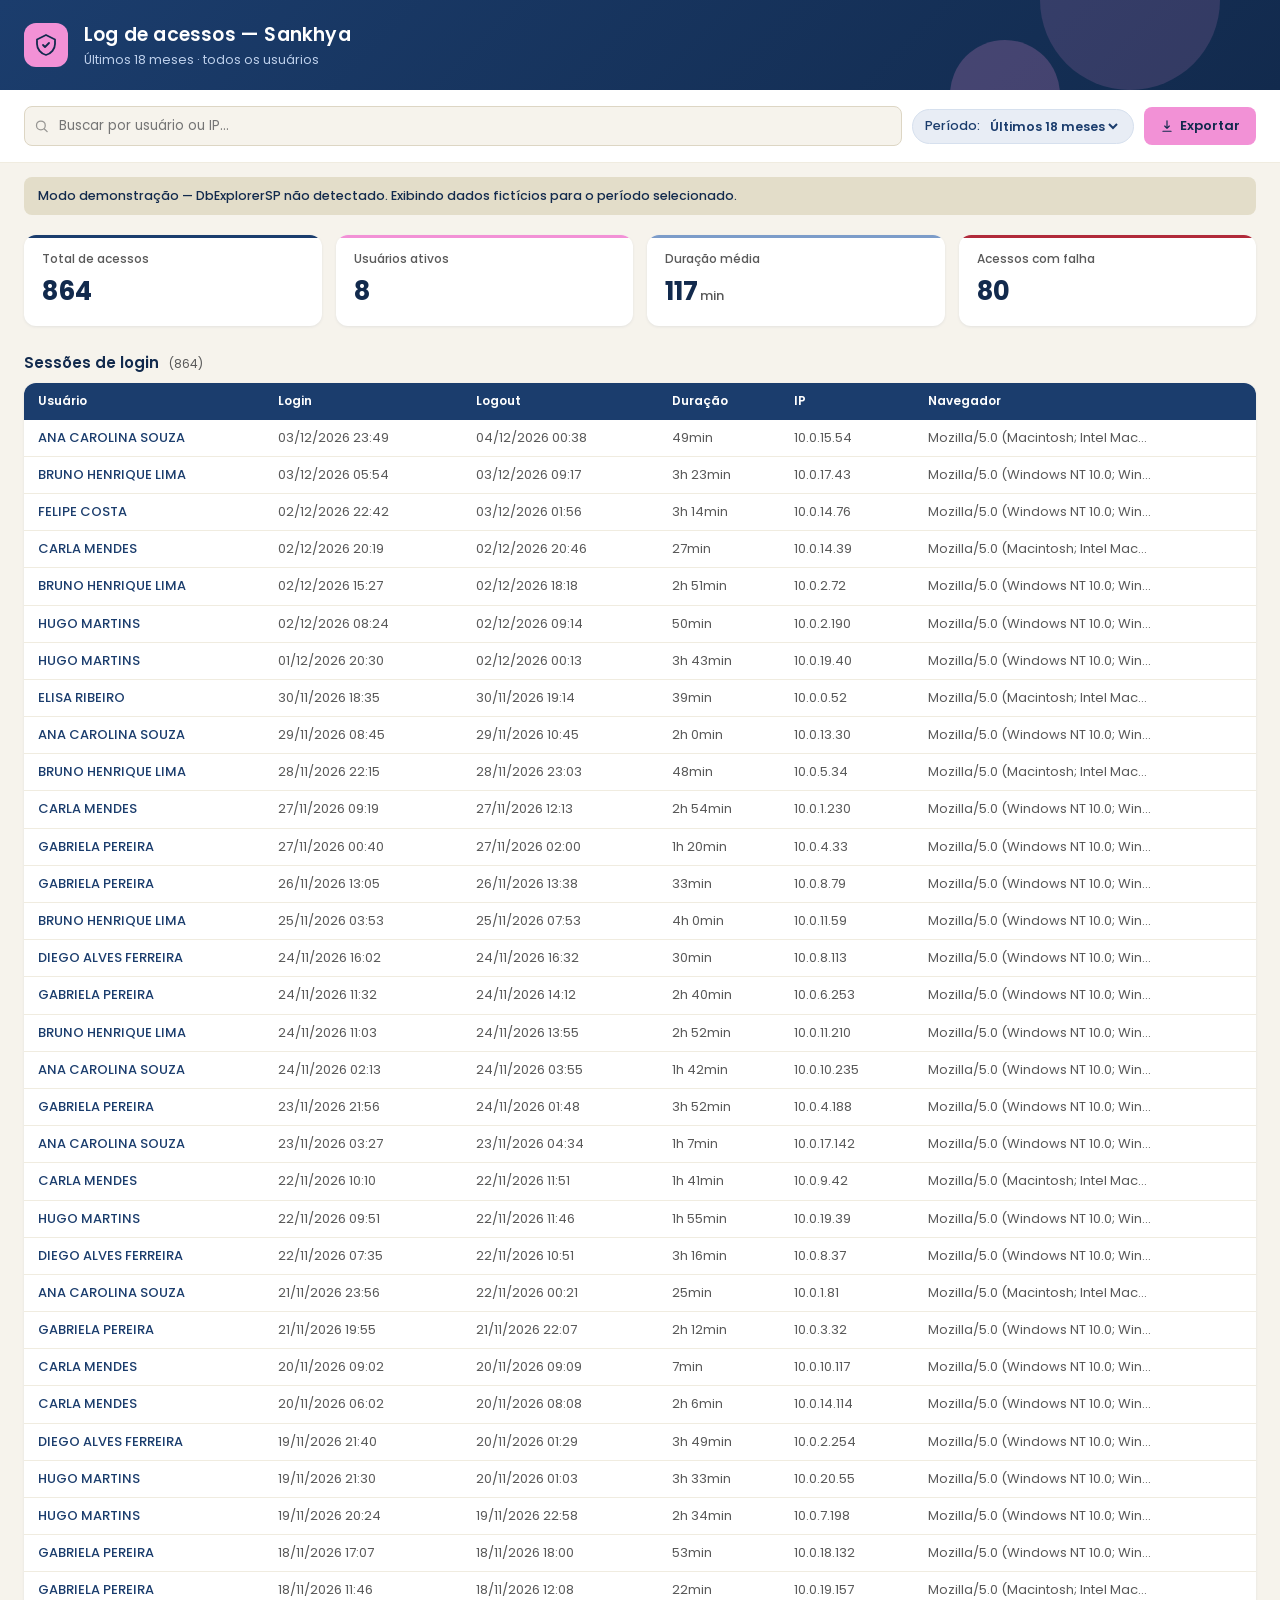
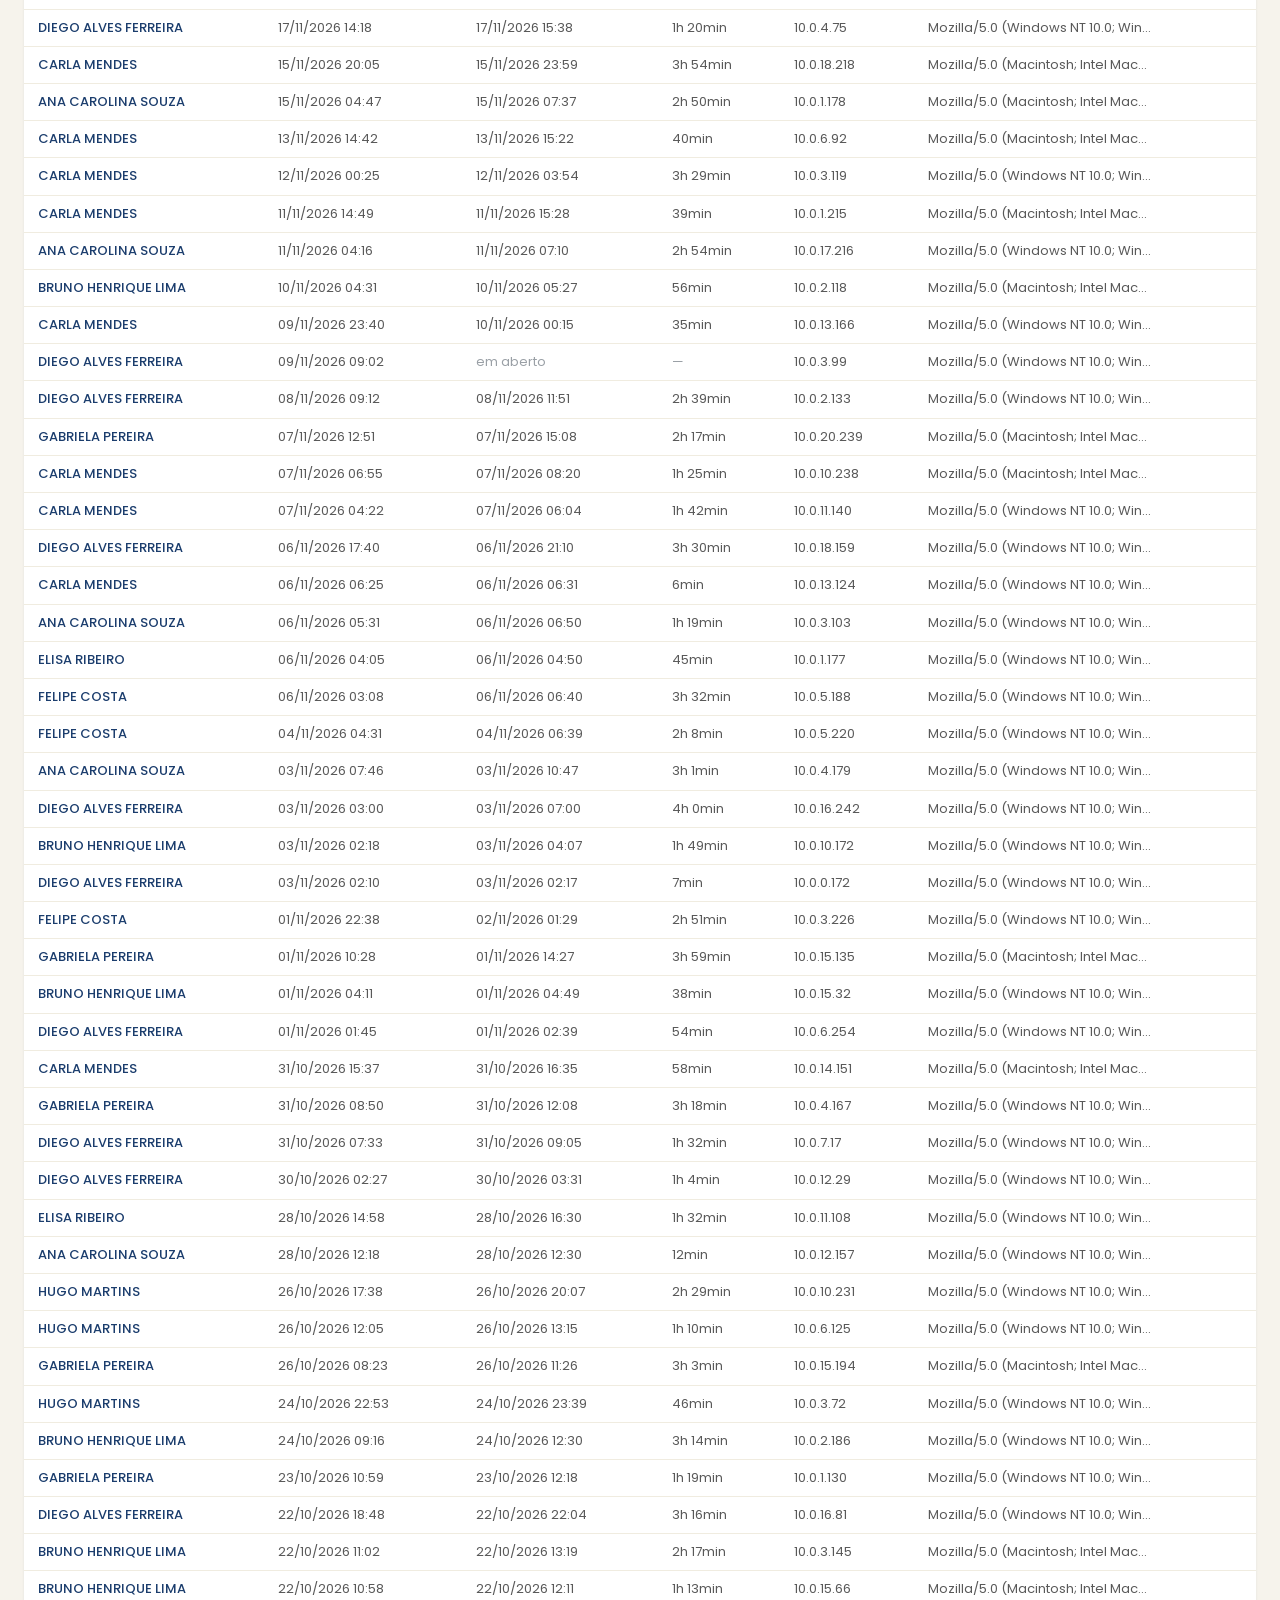
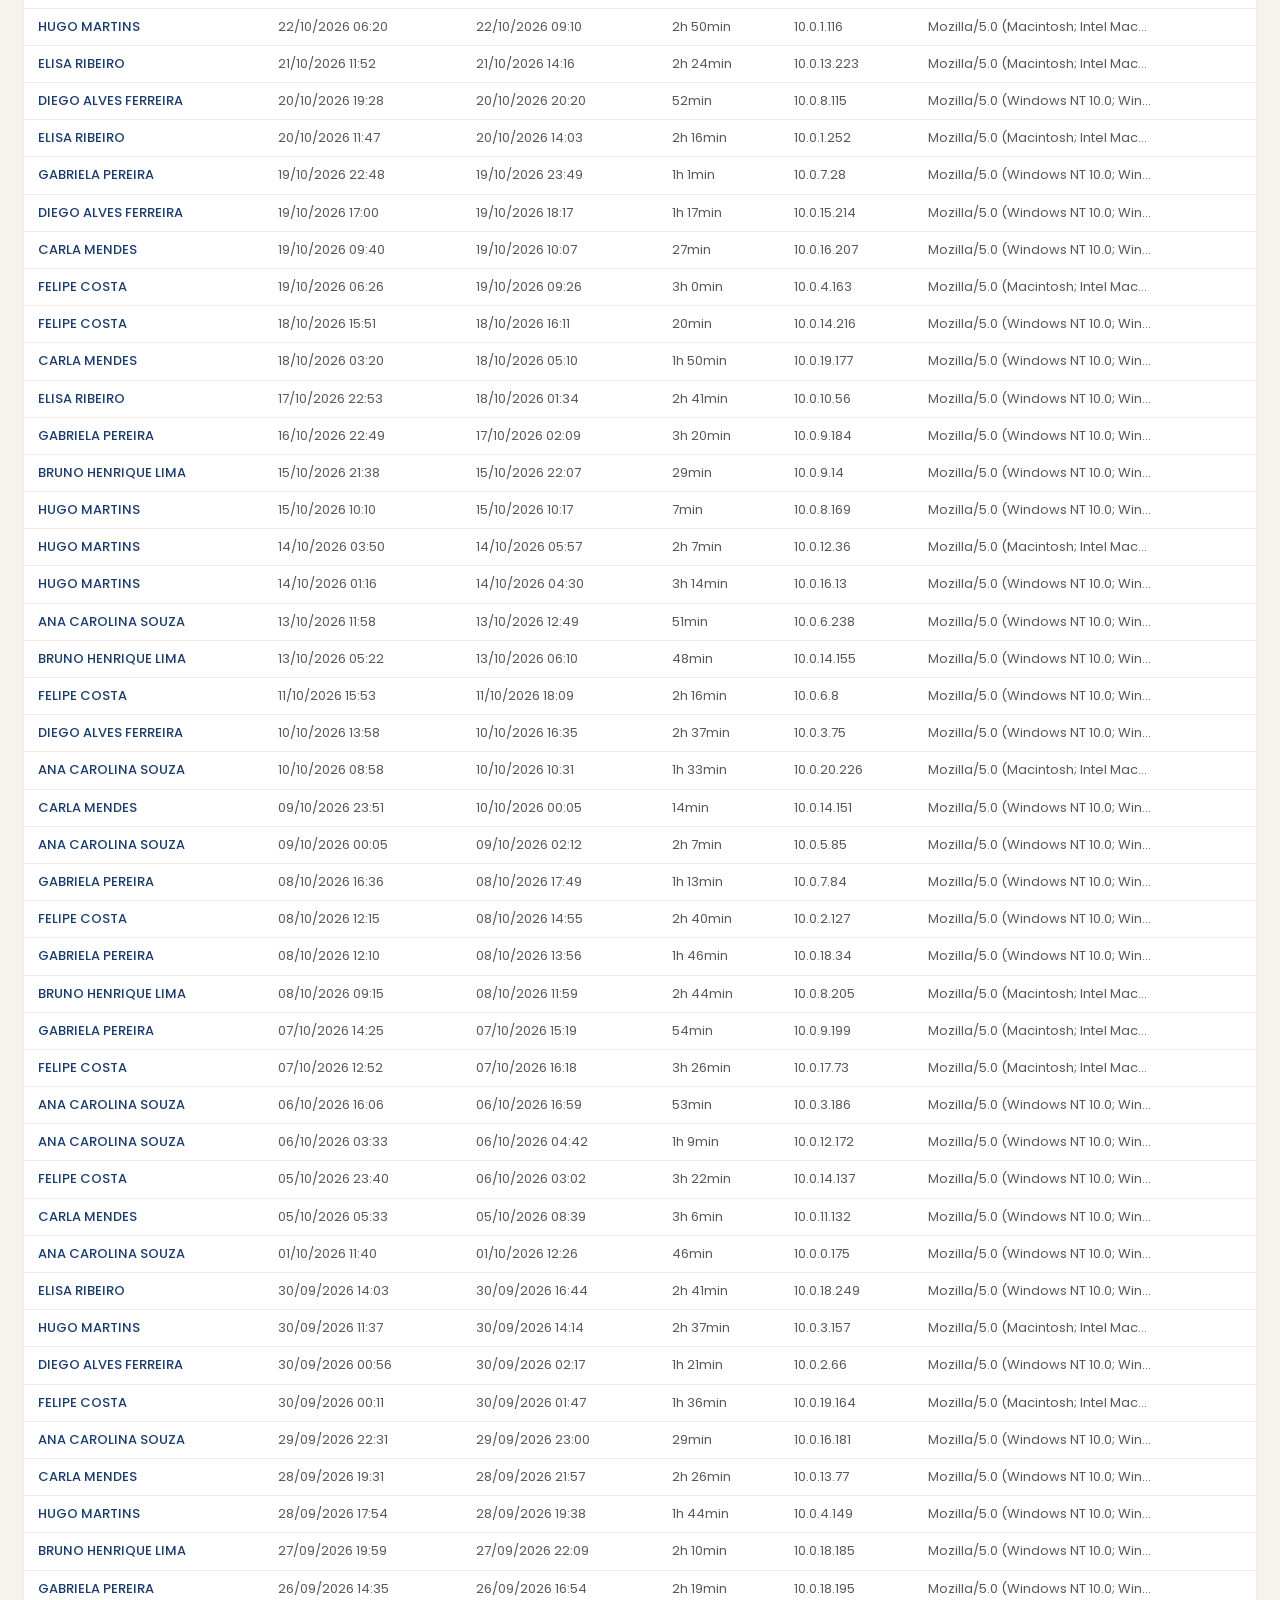
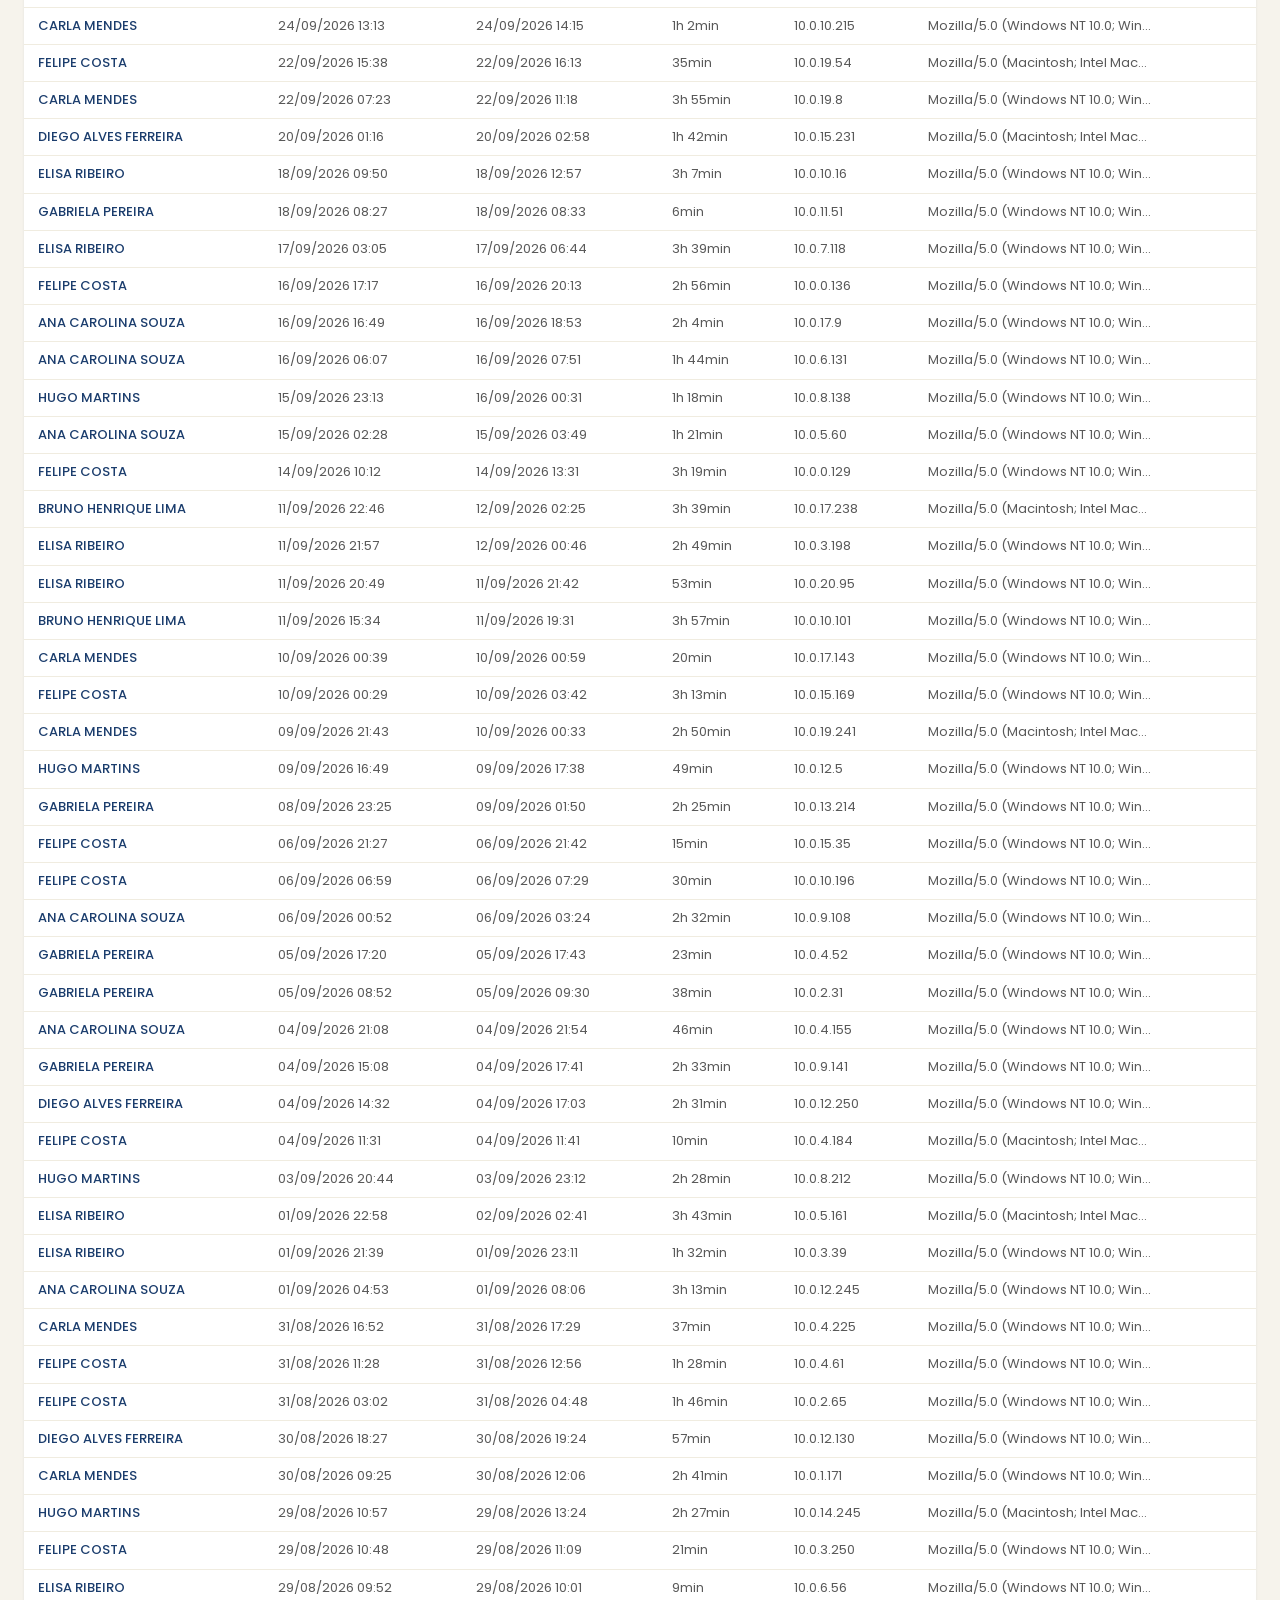
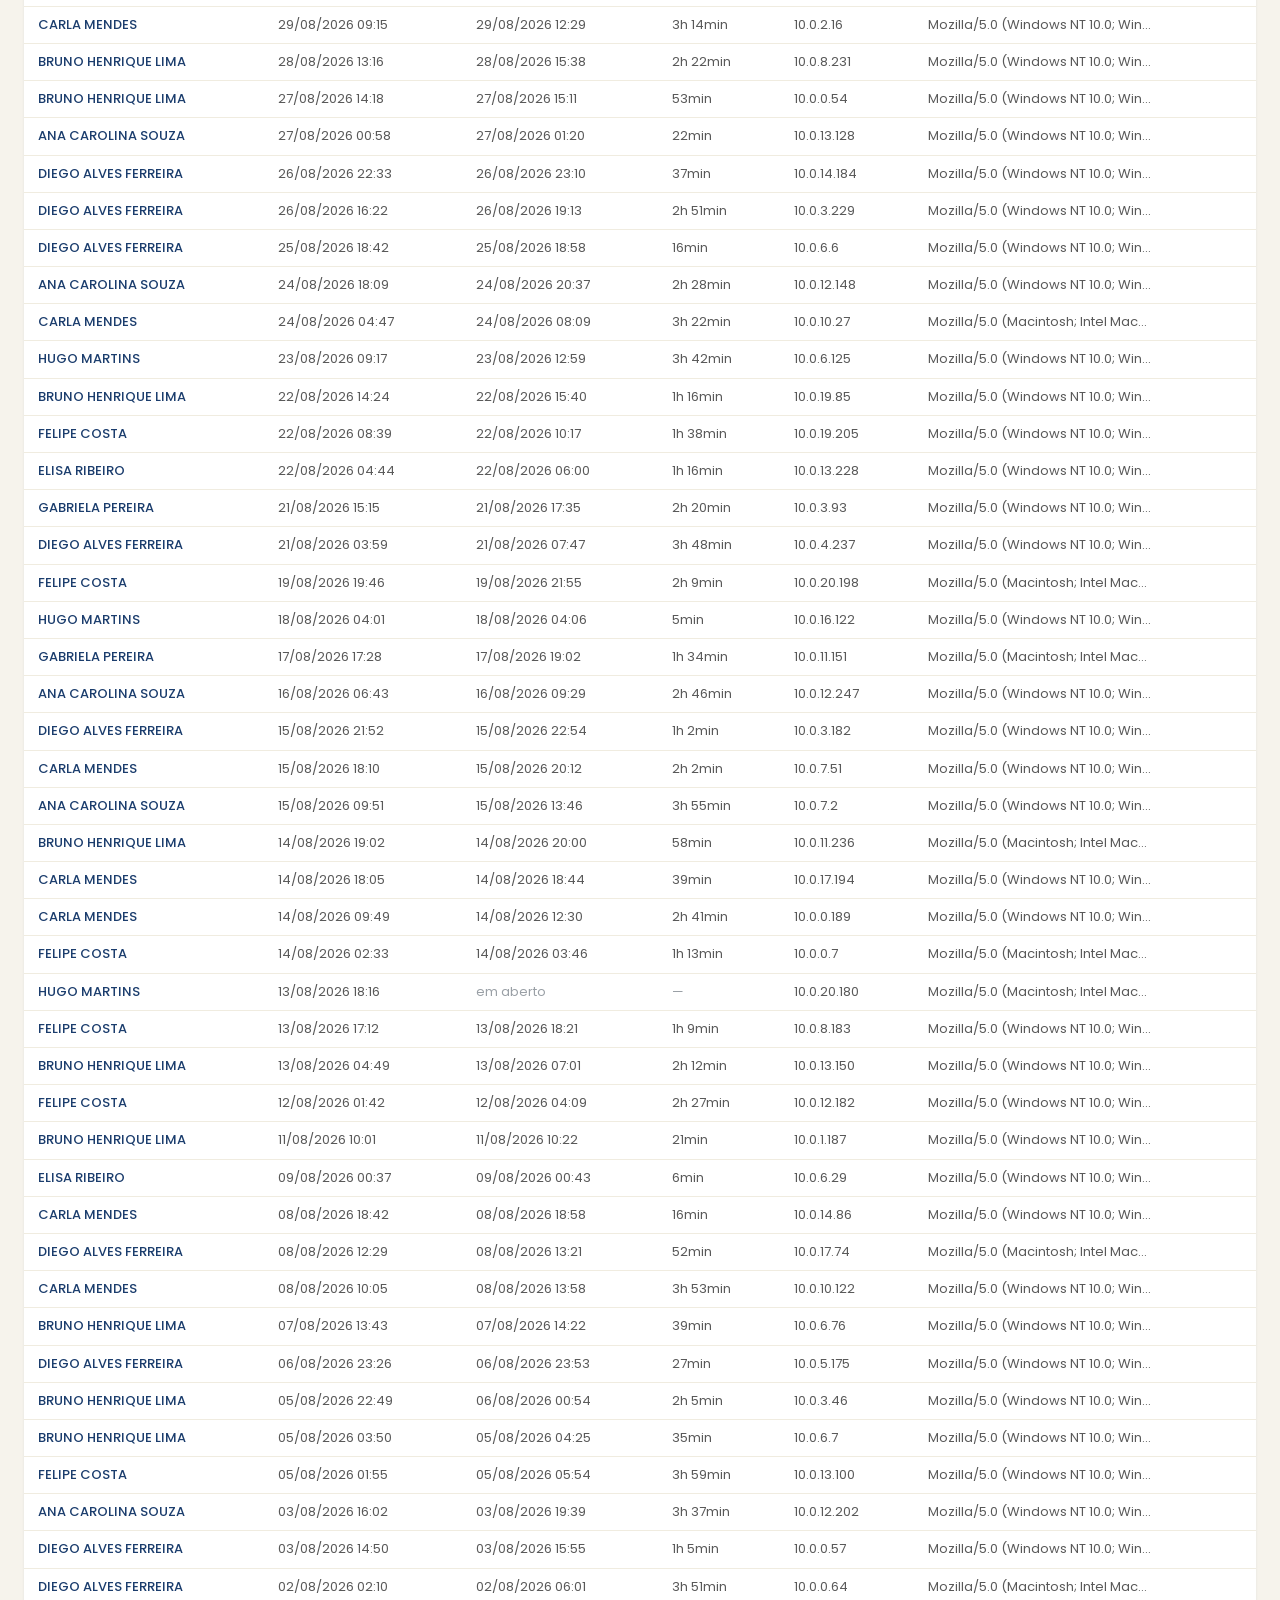
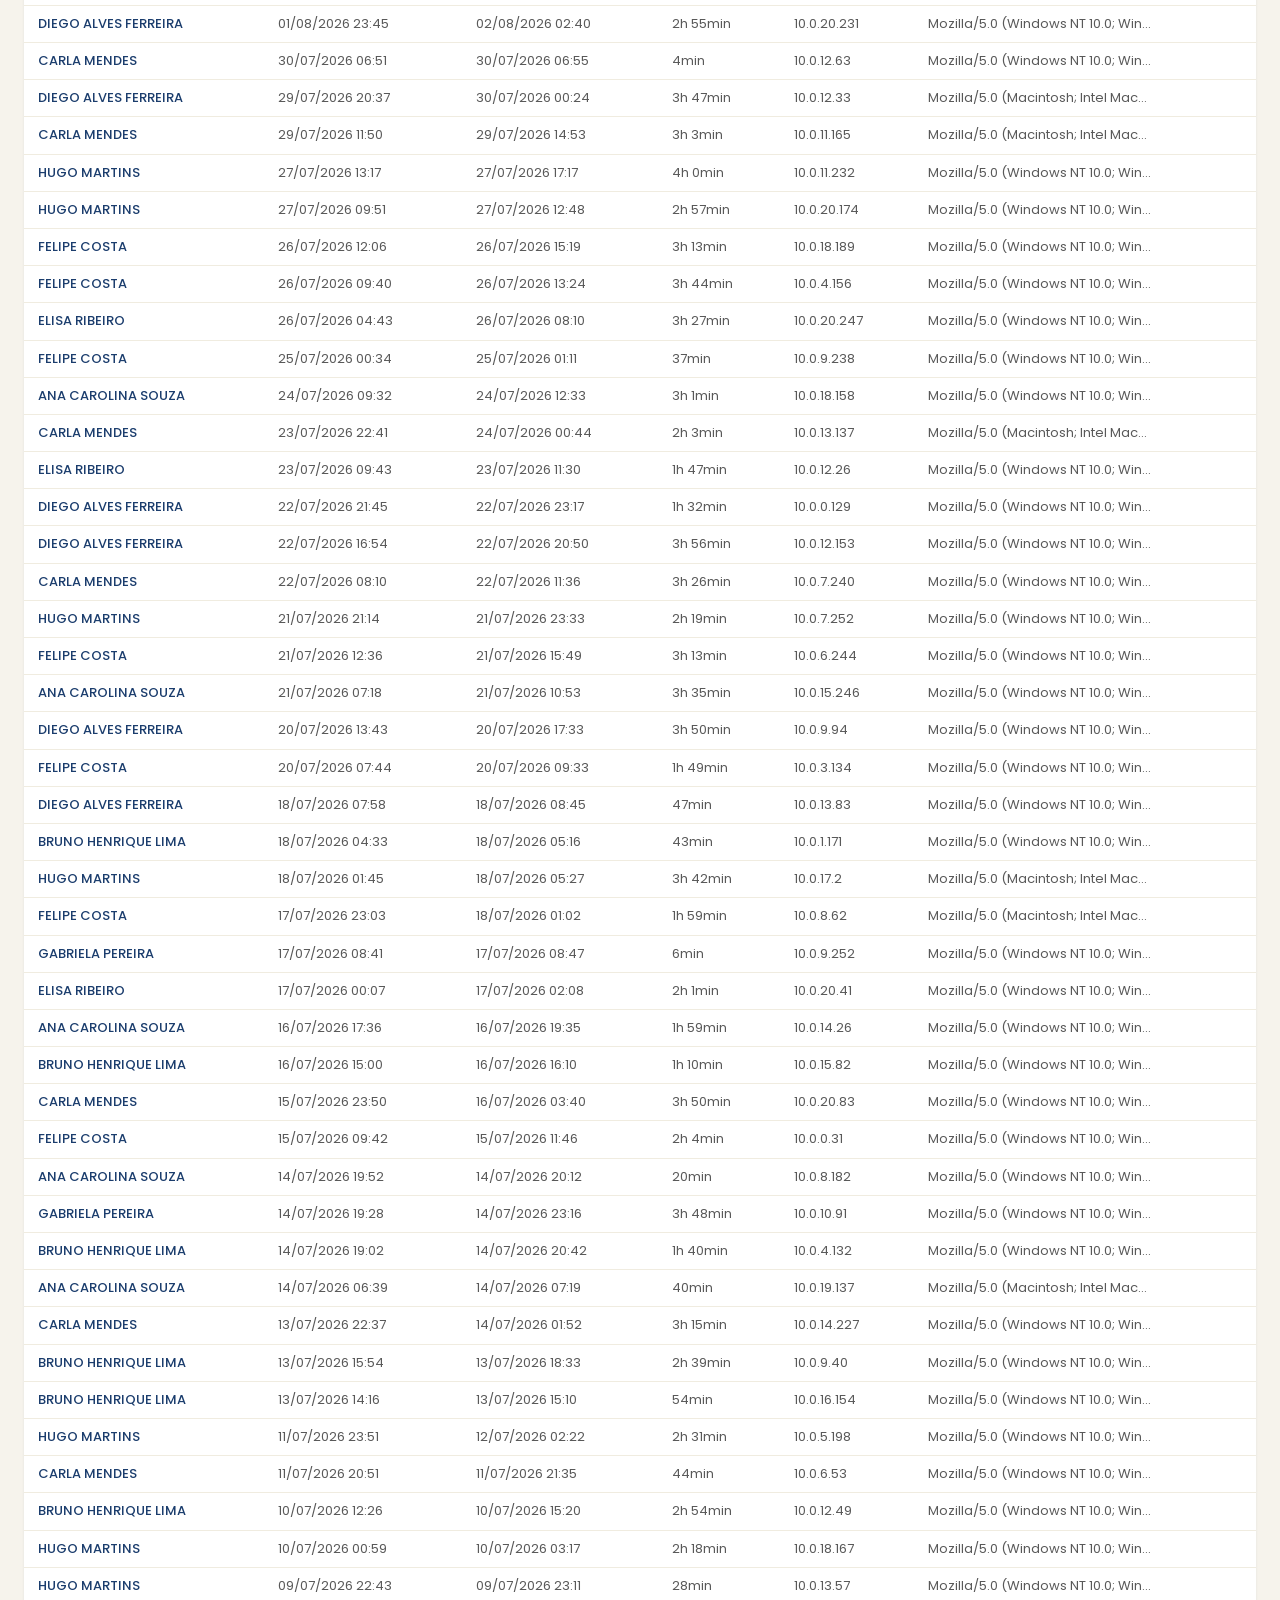
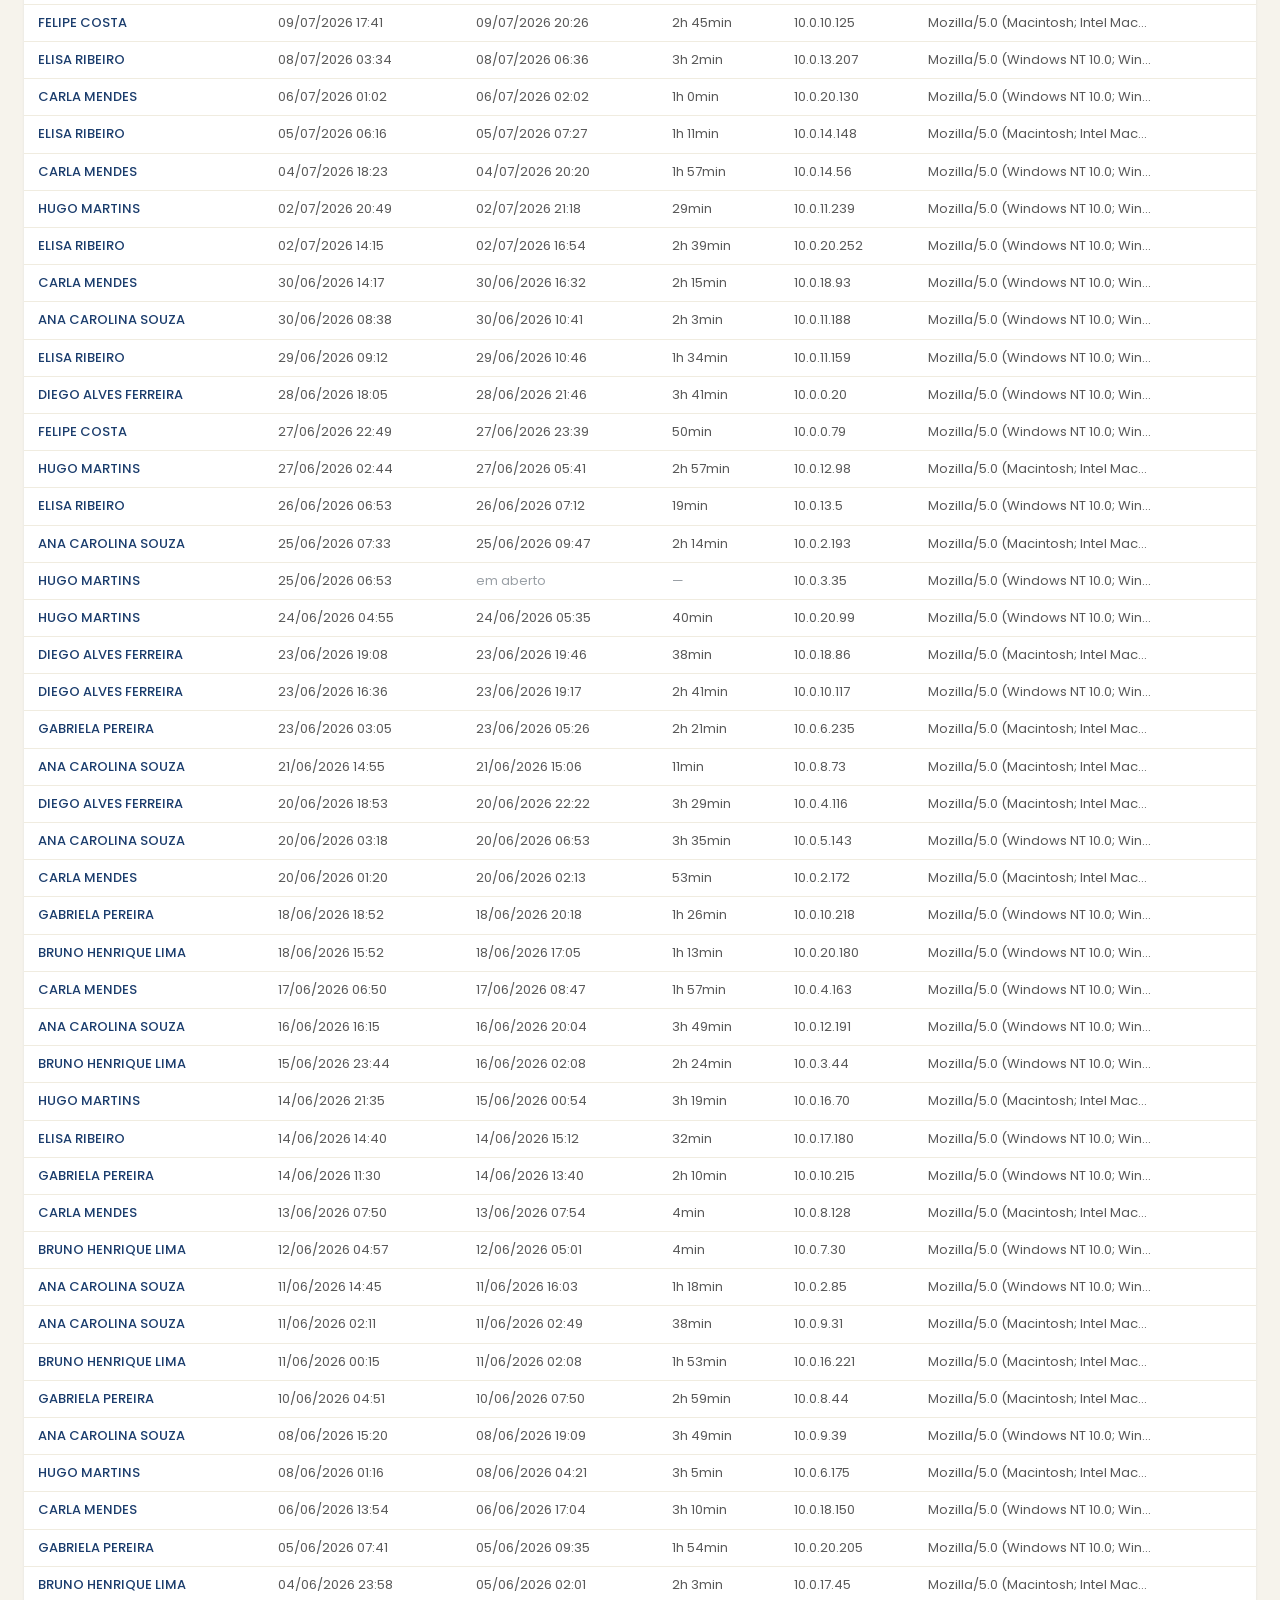
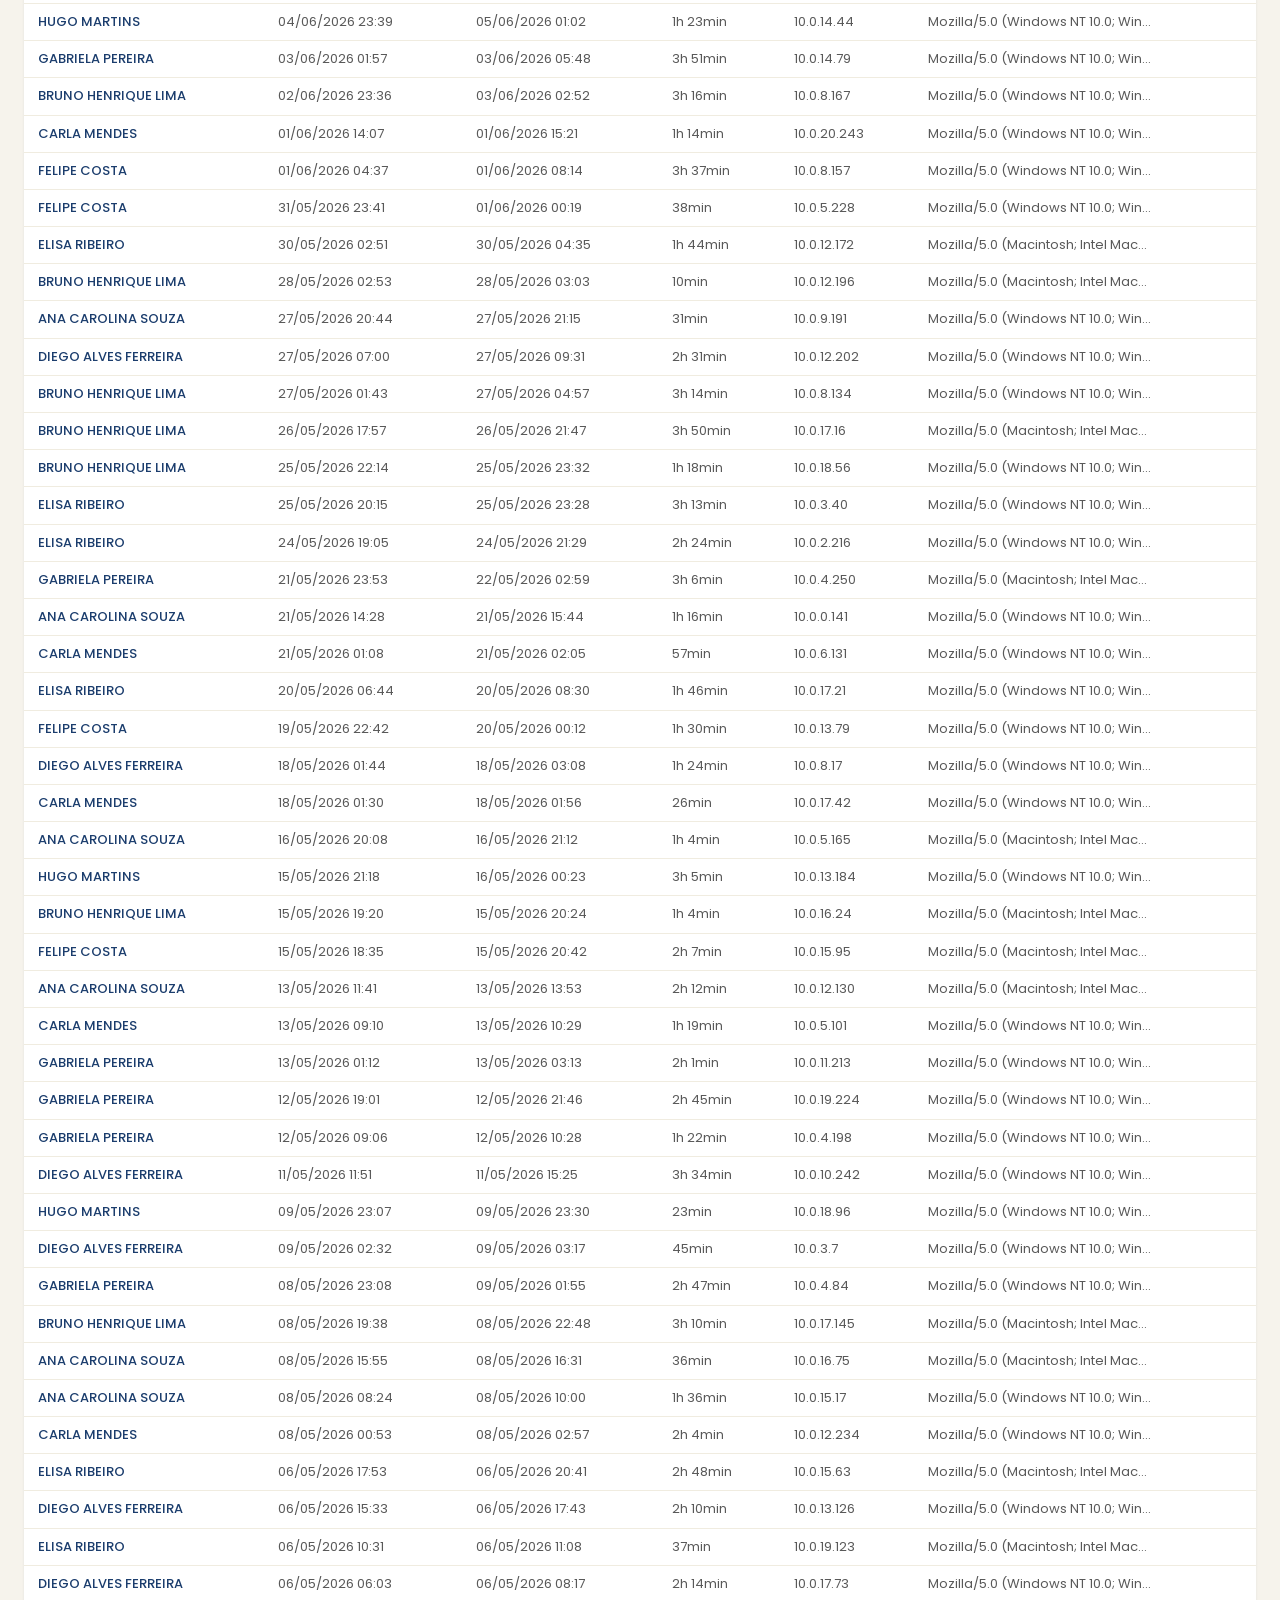
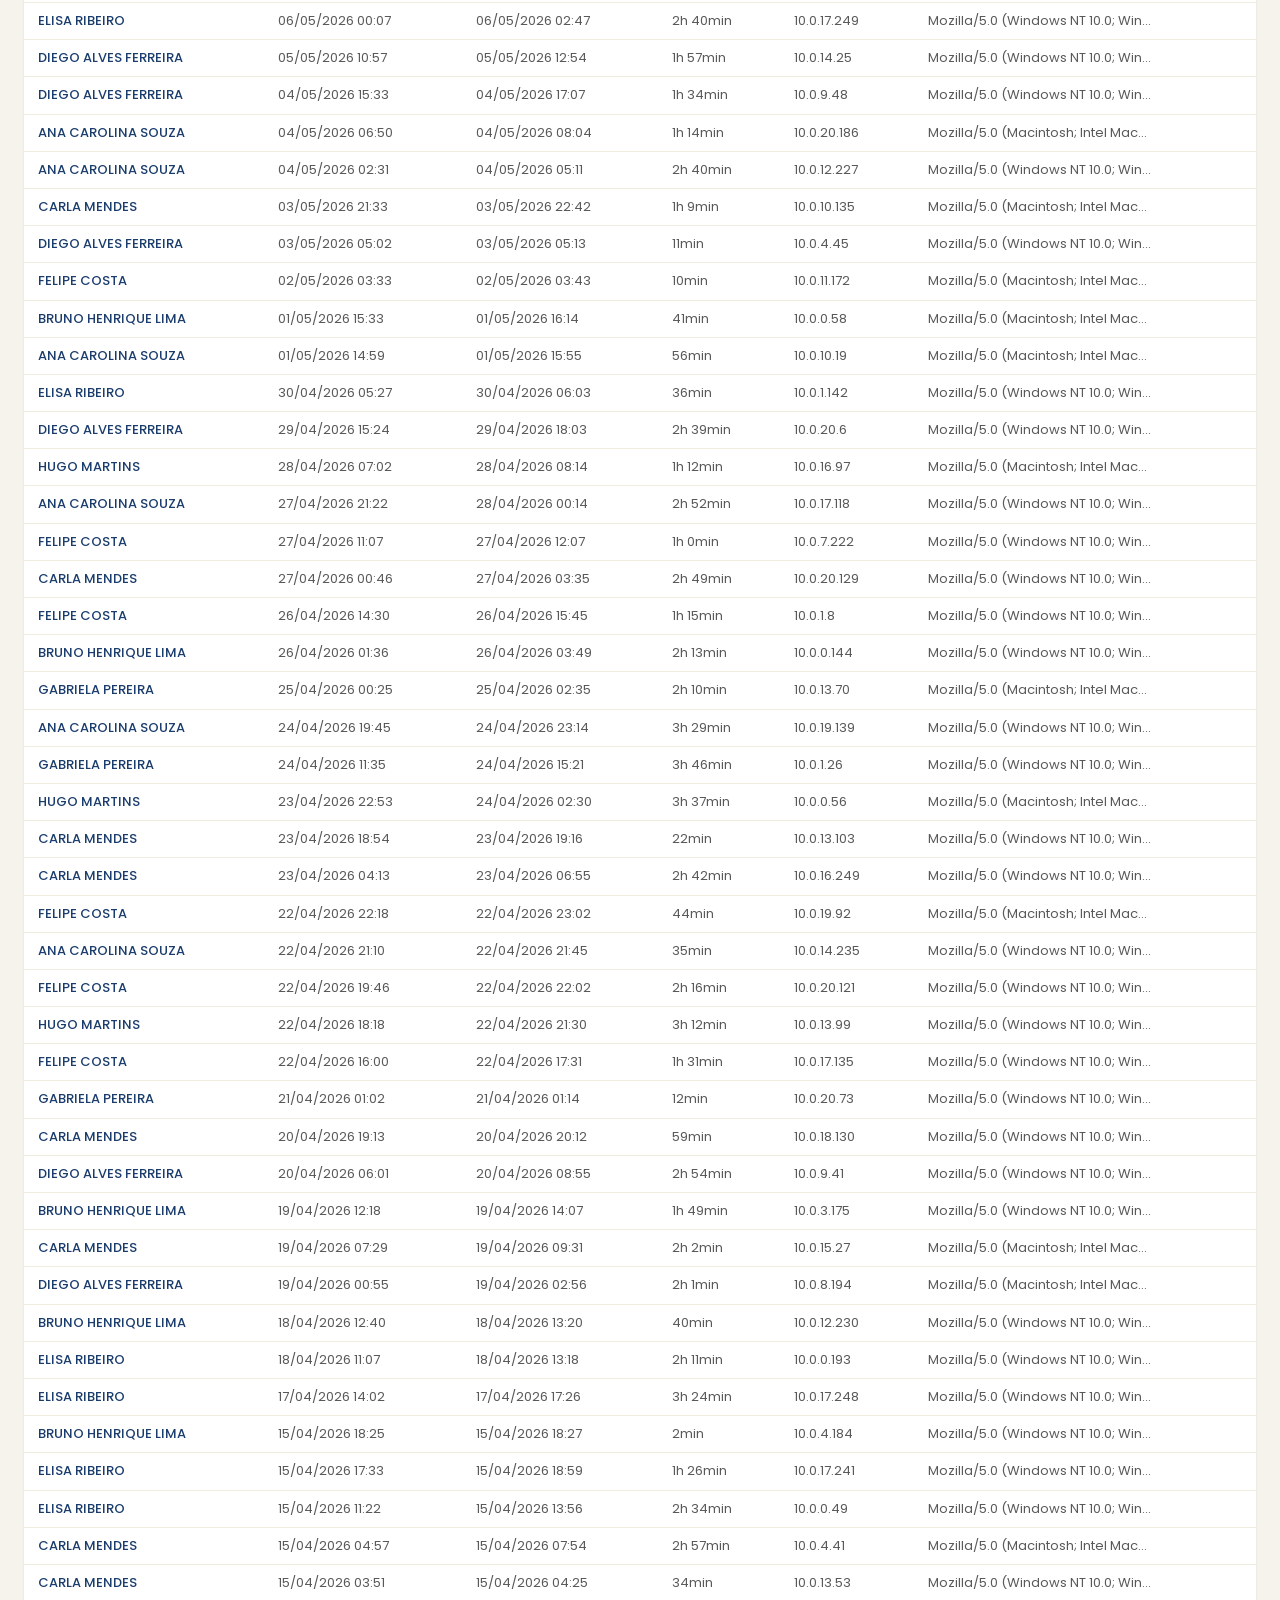
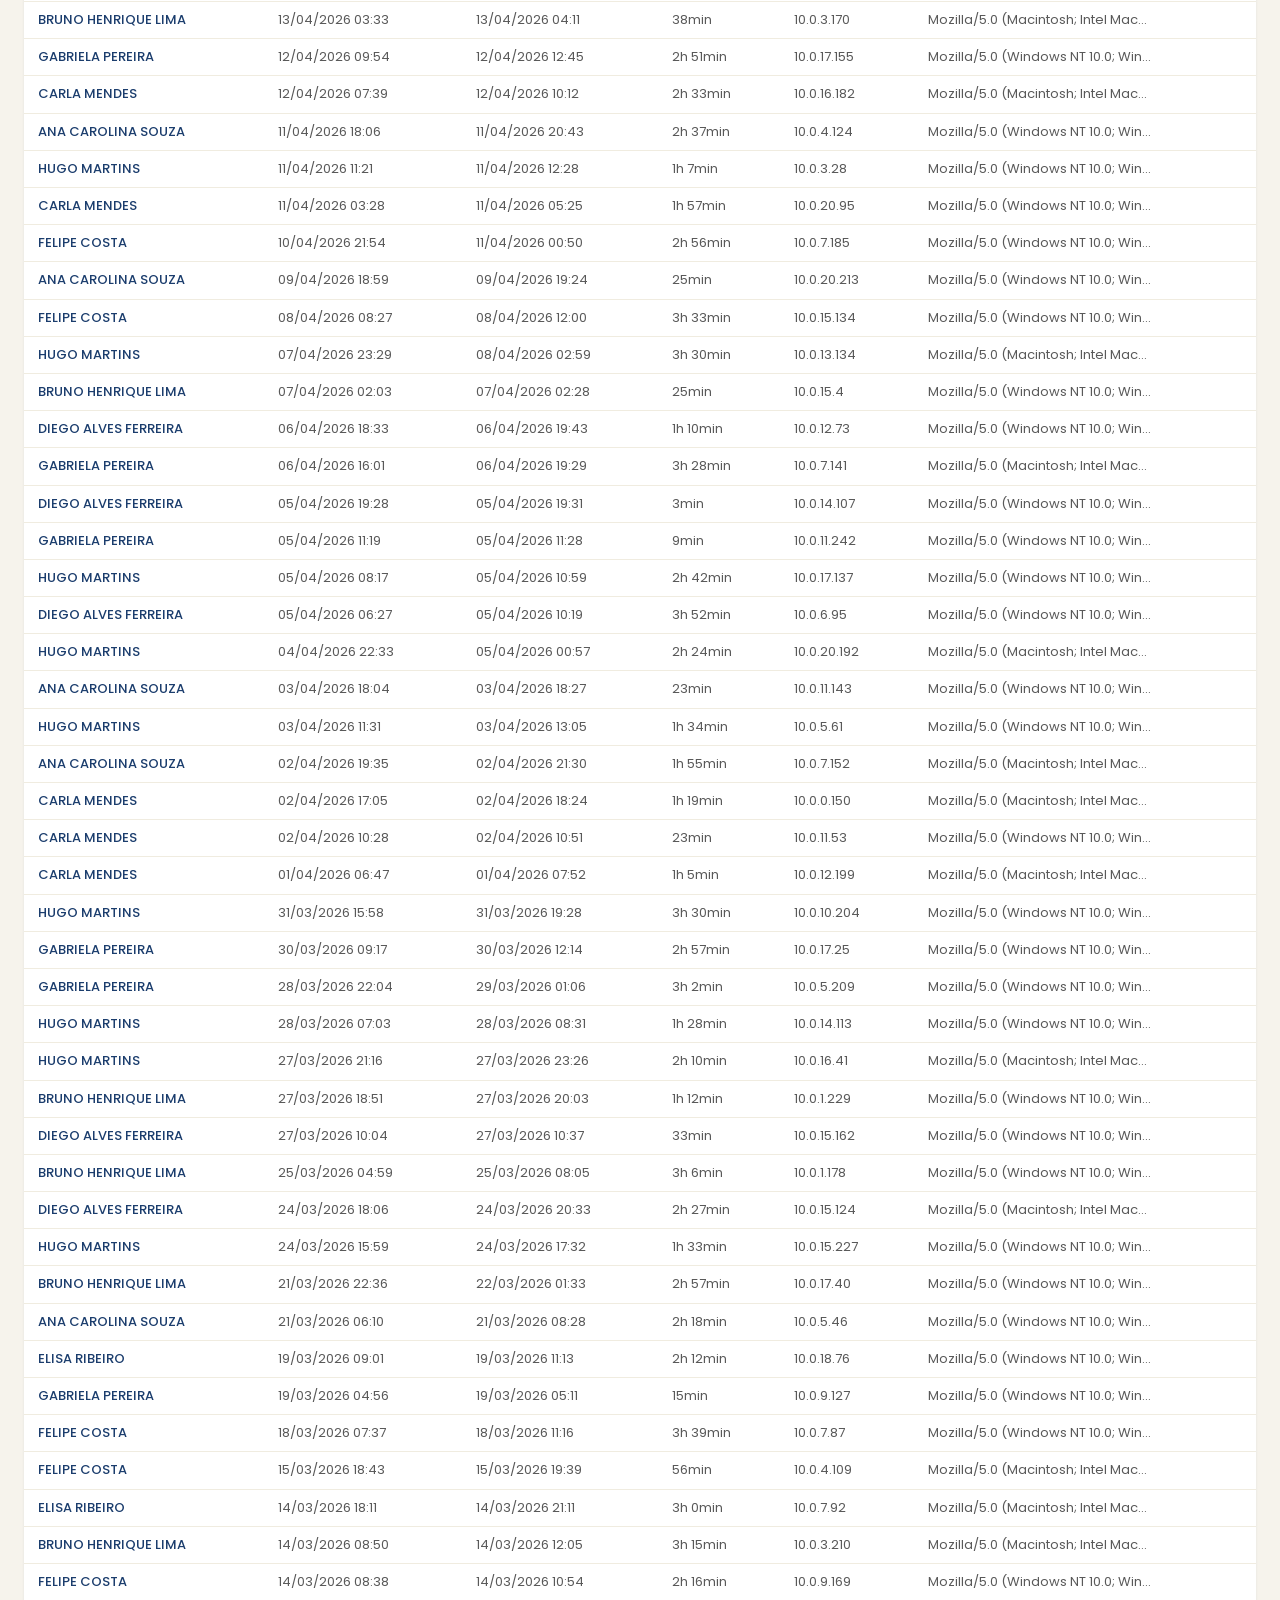
==== sankhya-log-acessos-gadget/index.html @ 1942e058 "Add Sankhya access log gadget (index.html) with Voke branding Single-file HTML5 gadget showing login" ====
<!DOCTYPE html>
<html lang="pt-BR">
<head>
<meta charset="UTF-8">
<meta name="viewport" content="width=device-width, initial-scale=1.0">
<title>Log de Acessos — Sankhya</title>
<link rel="preconnect" href="https://fonts.googleapis.com">
<link rel="preconnect" href="https://fonts.gstatic.com" crossorigin>
<link href="https://fonts.googleapis.com/css2?family=Poppins:wght@400;500;600;700&display=swap" rel="stylesheet">
<style>
  :root{
    --azul-marinho:#1B3D6D;
    --azul-marinho-escuro:#122A4D;
    --azul-tint:#E8EDF5;
    --rosa:#F291D6;
    --rosa-texto:#A03389;
    --rosa-escuro:#C452A8;
    --bege:#E3DDC9;
    --bege-claro:#F6F3EC;
    --cinza-texto:#595959;
    --sucesso-bg:#E4F4E9;
    --sucesso-texto:#1B7A45;
    --falha-bg:#FBE4E7;
    --falha-texto:#B12A3A;
    --borda:#f0ece0;
  }
  *{box-sizing:border-box;}
  html,body{margin:0;padding:0;}
  body{
    font-family:'Poppins', system-ui, Arial, sans-serif;
    background:var(--bege-claro);
    color:var(--cinza-texto);
    font-size:14px;
    line-height:1.4;
  }
  .voke-app{max-width:1280px;margin:0 auto;padding:0 0 32px;}

  /* Header */
  .voke-header{
    position:relative;
    background:linear-gradient(135deg, var(--azul-marinho) 0%, var(--azul-marinho-escuro) 100%);
    padding:22px 24px;
    overflow:hidden;
    display:flex;
    align-items:center;
    gap:16px;
  }
  .voke-header::before,
  .voke-header::after{
    content:"";
    position:absolute;
    border-radius:50%;
    background:var(--rosa);
  }
  .voke-header::before{
    width:180px;height:180px;
    top:-90px; right:60px;
    opacity:.15;
  }
  .voke-header::after{
    width:110px;height:110px;
    bottom:-60px; right:220px;
    opacity:.22;
  }
  .voke-header-icon{
    position:relative; z-index:1;
    width:44px;height:44px;
    min-width:44px;
    border-radius:12px;
    background:var(--rosa);
    display:flex;align-items:center;justify-content:center;
  }
  .voke-header-icon svg{width:24px;height:24px;}
  .voke-header-text{position:relative; z-index:1;}
  .voke-header-text h1{
    margin:0; color:#fff; font-size:19px; font-weight:600; letter-spacing:.2px;
  }
  .voke-header-text p{
    margin:2px 0 0; color:#BFD1EC; font-size:12.5px; font-weight:400;
  }

  /* Filter bar */
  .filter-bar{
    display:flex; flex-wrap:wrap; align-items:center; gap:10px;
    padding:16px 24px; background:#fff; border-bottom:1px solid var(--borda);
  }
  .search-box{
    position:relative; flex:1 1 260px; min-width:200px;
  }
  .search-box input{
    width:100%; padding:9px 12px 9px 34px; border:1px solid #ddd6c4; border-radius:8px;
    font-family:inherit; font-size:13.5px; color:var(--azul-marinho-escuro);
    background:var(--bege-claro);
    outline:none; transition:border-color .15s;
  }
  .search-box input:focus{border-color:var(--azul-marinho);}
  .search-box svg{
    position:absolute; left:10px; top:50%; transform:translateY(-50%);
    width:15px;height:15px; color:var(--cinza-texto); opacity:.6;
  }
  .period-chip{
    display:flex; align-items:center; gap:6px;
    background:var(--azul-tint); color:var(--azul-marinho);
    border:1px solid #d6e0ee; border-radius:20px; padding:7px 12px;
    font-size:12.5px; font-weight:500;
  }
  .period-chip select{
    border:none; background:transparent; color:var(--azul-marinho);
    font-family:inherit; font-weight:600; font-size:12.5px; outline:none; cursor:pointer;
  }
  .btn{
    border:none; border-radius:8px; padding:9px 16px; font-family:inherit;
    font-size:13px; font-weight:600; cursor:pointer; display:inline-flex; align-items:center; gap:6px;
    transition:filter .15s, opacity .15s;
  }
  .btn:hover{filter:brightness(0.95);}
  .btn:disabled{opacity:.5; cursor:not-allowed;}
  .btn-primary{background:var(--rosa); color:var(--azul-marinho-escuro);}
  .btn-outline{background:#fff; color:var(--azul-marinho); border:1px solid var(--azul-marinho);}
  .btn-outline:hover{background:var(--azul-tint);}
  .btn-sm{padding:6px 12px; font-size:12px;}

  /* Banner */
  .banner{
    margin:14px 24px 0; padding:10px 14px; border-radius:8px;
    font-size:12.5px; font-weight:500; display:flex; align-items:center; gap:8px;
  }
  .banner-demo{background:var(--bege); color:var(--azul-marinho-escuro);}
  .banner-error{background:var(--falha-bg); color:var(--falha-texto);}

  /* KPI cards */
  .kpi-grid{
    display:grid; grid-template-columns:repeat(4, 1fr); gap:14px;
    padding:20px 24px 4px;
  }
  @media (max-width: 900px){ .kpi-grid{grid-template-columns:repeat(2,1fr);} }
  @media (max-width: 520px){ .kpi-grid{grid-template-columns:1fr;} }
  .kpi-card{
    position:relative; background:#fff; border-radius:12px; padding:16px 18px;
    box-shadow:0 1px 3px rgba(18,42,77,.08); overflow:hidden;
  }
  .kpi-card::before{
    content:""; position:absolute; top:0; left:0; right:0; height:3px;
  }
  .kpi-card.c-total::before{background:var(--azul-marinho);}
  .kpi-card.c-users::before{background:var(--rosa);}
  .kpi-card.c-dur::before{background:#7C9CC9;}
  .kpi-card.c-fail::before{background:var(--falha-texto);}
  .kpi-label{font-size:12px; color:var(--cinza-texto); font-weight:500; margin:0 0 6px;}
  .kpi-value{font-size:26px; font-weight:700; color:var(--azul-marinho-escuro); margin:0;}
  .kpi-value .unit{font-size:13px; font-weight:500; color:var(--cinza-texto); margin-left:2px;}
  .kpi-value.skeleton{color:transparent; background:var(--borda); border-radius:6px; display:inline-block; width:70px;}

  /* Sections */
  .section{margin:22px 24px 0;}
  .section-head{
    display:flex; align-items:center; justify-content:space-between; gap:12px;
    margin-bottom:10px; flex-wrap:wrap;
  }
  .section-head h2{
    font-size:15px; color:var(--azul-marinho-escuro); margin:0; font-weight:600;
  }
  .section-head .count{
    font-size:12px; color:var(--cinza-texto); font-weight:400; margin-left:6px;
  }
  .table-wrap{
    background:#fff; border-radius:12px; overflow:hidden;
    box-shadow:0 1px 3px rgba(18,42,77,.08);
  }
  .table-scroll{overflow-x:auto;}
  table{width:100%; border-collapse:collapse; min-width:640px;}
  thead th{
    background:var(--azul-marinho); color:#fff; text-align:left;
    font-size:12px; font-weight:600; padding:10px 14px; white-space:nowrap;
  }
  tbody td{
    padding:9px 14px; border-bottom:1px solid var(--borda); font-size:13px;
    white-space:nowrap; color:var(--cinza-texto);
  }
  tbody tr:last-child td{border-bottom:none;}
  tbody tr:hover{background:var(--bege-claro);}
  .user-name{color:var(--azul-marinho); font-weight:500;}
  .muted{color:#9aa0a6;}
  .pill{
    display:inline-block; padding:3px 10px; border-radius:999px;
    font-size:11.5px; font-weight:600;
  }
  .pill-ok{background:var(--sucesso-bg); color:var(--sucesso-texto);}
  .pill-fail{background:var(--falha-bg); color:var(--falha-texto);}
  .empty-row td{text-align:center; color:#9aa0a6; padding:24px; font-size:13px;}

  .lazy-panel{
    padding:36px 20px; text-align:center;
  }
  .lazy-panel p{margin:0 0 14px; font-size:13px; color:var(--cinza-texto); max-width:480px; margin-left:auto; margin-right:auto;}
  .lazy-panel .warn{color:var(--rosa-texto); font-weight:500;}

  .footer-note{
    margin:24px 24px 0; font-size:11.5px; color:#9aa0a6; text-align:center;
  }

  @media (max-width: 640px){
    .filter-bar{padding:14px 16px;}
    .section{margin-left:16px; margin-right:16px;}
    .kpi-grid{padding-left:16px; padding-right:16px;}
    .voke-header{padding:18px 16px;}
  }
</style>
</head>
<body>
<div class="voke-app">

  <header class="voke-header">
    <div class="voke-header-icon">
      <svg viewBox="0 0 24 24" fill="none" xmlns="http://www.w3.org/2000/svg">
        <path d="M12 2L3 6.5V11c0 5 3.8 9.5 9 11 5.2-1.5 9-6 9-11V6.5L12 2z" stroke="#122A4D" stroke-width="1.8" stroke-linejoin="round"/>
        <path d="M9 12l2 2 4-4" stroke="#122A4D" stroke-width="1.8" stroke-linecap="round" stroke-linejoin="round"/>
      </svg>
    </div>
    <div class="voke-header-text">
      <h1>Log de acessos — Sankhya</h1>
      <p id="headerSubtitle">Últimos 18 meses · todos os usuários</p>
    </div>
  </header>

  <div class="filter-bar">
    <div class="search-box">
      <svg viewBox="0 0 24 24" fill="none" xmlns="http://www.w3.org/2000/svg">
        <circle cx="11" cy="11" r="7" stroke="currentColor" stroke-width="2"/>
        <path d="M21 21l-4.3-4.3" stroke="currentColor" stroke-width="2" stroke-linecap="round"/>
      </svg>
      <input type="text" id="searchInput" placeholder="Buscar por usuário ou IP...">
    </div>
    <div class="period-chip">
      <span>Período:</span>
      <select id="periodSelect">
        <option value="18">Últimos 18 meses</option>
        <option value="6">Últimos 6 meses</option>
        <option value="3">Últimos 3 meses</option>
        <option value="1">Último mês</option>
      </select>
    </div>
    <button class="btn btn-primary" id="exportSessionsBtn" title="Exportar tabela de sessões de login em CSV">
      <svg width="14" height="14" viewBox="0 0 24 24" fill="none"><path d="M12 3v13m0 0l-4-4m4 4l4-4M5 21h14" stroke="currentColor" stroke-width="2" stroke-linecap="round" stroke-linejoin="round"/></svg>
      Exportar
    </button>
  </div>

  <div id="bannerArea"></div>

  <div class="kpi-grid" id="kpiGrid">
    <div class="kpi-card c-total">
      <p class="kpi-label">Total de acessos</p>
      <p class="kpi-value skeleton" id="kpiTotal">—</p>
    </div>
    <div class="kpi-card c-users">
      <p class="kpi-label">Usuários ativos</p>
      <p class="kpi-value skeleton" id="kpiUsers">—</p>
    </div>
    <div class="kpi-card c-dur">
      <p class="kpi-label">Duração média</p>
      <p class="kpi-value skeleton" id="kpiDur">—</p>
    </div>
    <div class="kpi-card c-fail">
      <p class="kpi-label">Acessos com falha</p>
      <p class="kpi-value skeleton" id="kpiFail">—</p>
    </div>
  </div>

  <section class="section">
    <div class="section-head">
      <h2>Sessões de login <span class="count" id="sessionsCount"></span></h2>
    </div>
    <div class="table-wrap">
      <div class="table-scroll">
        <table>
          <thead>
            <tr>
              <th>Usuário</th><th>Login</th><th>Logout</th><th>Duração</th><th>IP</th><th>Navegador</th>
            </tr>
          </thead>
          <tbody id="sessionsBody">
            <tr class="empty-row"><td colspan="6">Carregando...</td></tr>
          </tbody>
        </table>
      </div>
    </div>
  </section>

  <section class="section">
    <div class="section-head">
      <h2>Eventos de acesso detalhados <span class="count" id="eventsCount"></span></h2>
      <button class="btn btn-outline btn-sm" id="exportEventsBtn" style="display:none;">
        <svg width="12" height="12" viewBox="0 0 24 24" fill="none"><path d="M12 3v13m0 0l-4-4m4 4l4-4M5 21h14" stroke="currentColor" stroke-width="2" stroke-linecap="round" stroke-linejoin="round"/></svg>
        Exportar CSV
      </button>
    </div>
    <div class="table-wrap">
      <div id="eventsLazyPanel" class="lazy-panel">
        <p>Este relatório pode conter um <span class="warn">grande volume de linhas</span> para o período selecionado. Carregue sob demanda para evitar sobrecarga.</p>
        <button class="btn btn-primary btn-sm" id="loadEventsBtn">Carregar eventos detalhados</button>
      </div>
      <div class="table-scroll" id="eventsTableScroll" style="display:none;">
        <table>
          <thead>
            <tr>
              <th>Usuário</th><th>Dh. acesso</th><th>Módulo</th><th>Programa</th><th>IP</th><th>Status</th>
            </tr>
          </thead>
          <tbody id="eventsBody"></tbody>
        </table>
      </div>
    </div>
  </section>

  <p class="footer-note">Voke · Gadget de log de acessos Sankhya · dados sujeitos à janela de 18 meses configurada</p>
</div>

<script>
(function(){
  "use strict";

  /* ======================================================================
   * 1. INTEGRAÇÃO COM O BANCO — DbExplorerSP.executeQuery (padrão gadget Sankhya)
   *    Fora do Sankhya Om (ex: teste local no navegador), cai automaticamente
   *    para os dados mock definidos mais abaixo.
   * ==================================================================== */

  var Q1_COLUMNS = ["CODUSU","NOME_USUARIO","DH_LOGIN","DH_LOGOUT","DURACAO_MIN","IP","NAVEGADOR","SESSIONID","EVENTO","SEQACESSO"];
  var Q2_COLUMNS = ["USUARIO","DHACESSO","MODULO","PROGRAMA","CODPROD","SUCESSO","IP","HOSTNAME","TERMINAL","VERSAOEXE","SID"];
  var Q3_COLUMNS = ["TOTAL_ACESSOS","USUARIOS_ATIVOS","DURACAO_MEDIA_MIN","ACESSOS_FALHA"];

  function sqlSessions(months){
    return "SELECT rlg.CODUSU, usu.NOMEUSU AS NOME_USUARIO, " +
      "rlg.LOGIN AS DH_LOGIN, rlg.LOGOUT AS DH_LOGOUT, " +
      "ROUND((rlg.LOGOUT - rlg.LOGIN) * 24 * 60, 1) AS DURACAO_MIN, " +
      "rlg.IP, rlg.AGENTE AS NAVEGADOR, rlg.SESSIONID, rlg.EVENTO, rlg.SEQACESSO " +
      "FROM TSIRLG rlg " +
      "LEFT JOIN TSIUSU usu ON usu.CODUSU = rlg.CODUSU " +
      "WHERE rlg.LOGIN >= ADD_MONTHS(SYSDATE, -" + months + ") " +
      "ORDER BY rlg.LOGIN DESC";
  }

  function sqlEvents(months){
    return "SELECT lac.USUARIO, lac.DHACESSO, lac.MODULO, lac.PROGRAMA, lac.CODPROD, " +
      "lac.SUCESSO, lac.IP, lac.HOSTNAME, lac.TERMINAL, lac.VERSAOEXE, lac.SID " +
      "FROM TSILAC lac " +
      "WHERE lac.DHACESSO >= ADD_MONTHS(SYSDATE, -" + months + ") " +
      "ORDER BY lac.DHACESSO DESC";
  }

  function sqlKpis(months){
    return "SELECT " +
      "(SELECT COUNT(*) FROM TSIRLG WHERE LOGIN >= ADD_MONTHS(SYSDATE,-" + months + ")) AS TOTAL_ACESSOS, " +
      "(SELECT COUNT(DISTINCT CODUSU) FROM TSIRLG WHERE LOGIN >= ADD_MONTHS(SYSDATE,-" + months + ")) AS USUARIOS_ATIVOS, " +
      "(SELECT ROUND(AVG((LOGOUT-LOGIN)*24*60),0) FROM TSIRLG WHERE LOGIN >= ADD_MONTHS(SYSDATE,-" + months + ") AND LOGOUT IS NOT NULL) AS DURACAO_MEDIA_MIN, " +
      "(SELECT COUNT(*) FROM TSILAC WHERE DHACESSO >= ADD_MONTHS(SYSDATE,-" + months + ") AND SUCESSO='N') AS ACESSOS_FALHA " +
      "FROM DUAL";
  }

  function isSankhyaAvailable(){
    return typeof DbExplorerSP !== "undefined" && DbExplorerSP && typeof DbExplorerSP.executeQuery === "function";
  }

  // Normaliza os formatos de retorno mais comuns do DbExplorerSP para
  // um array de objetos { COLUNA: valor }, usando a ordem do SELECT como
  // fallback quando não há metadados de coluna explícitos no retorno.
  function normalizeRows(raw, columnOrder){
    if (!raw) return [];
    if (typeof raw === "string") {
      try { raw = JSON.parse(raw); } catch(e) { return []; }
    }
    var rawRows = raw.rows || raw.rowsData || raw.data || raw;
    if (!Array.isArray(rawRows)) return [];
    if (rawRows.length === 0) return [];

    // Já vem como array de objetos
    if (!Array.isArray(rawRows[0])) {
      return rawRows;
    }

    // Array de arrays -> usa metadados de coluna se existirem, senão columnOrder
    var cols = columnOrder;
    if (raw.fields && Array.isArray(raw.fields)) {
      cols = raw.fields.map(function(f){ return (f.name || f.NOME || f).toString().toUpperCase(); });
    } else if (raw.columns && Array.isArray(raw.columns)) {
      cols = raw.columns.map(function(c){ return (c.name || c.NOME || c).toString().toUpperCase(); });
    }
    return rawRows.map(function(row){
      var obj = {};
      cols.forEach(function(colName, idx){ obj[colName] = row[idx]; });
      return obj;
    });
  }

  function runQuery(sql, columnOrder){
    return new Promise(function(resolve, reject){
      if (!isSankhyaAvailable()) {
        reject(new Error("DbExplorerSP indisponível — executando fora do Sankhya Om."));
        return;
      }
      try {
        DbExplorerSP.executeQuery(sql, function(result){
          try { resolve(normalizeRows(result, columnOrder)); }
          catch(e){ reject(e); }
        }, function(err){ reject(err); });
      } catch(e){
        reject(e);
      }
    });
  }

  /* ======================================================================
   * 2. DADOS MOCK — fallback para uso/teste fora do Sankhya Om
   * ==================================================================== */

  var MOCK_USERS = [
    {cod:1, nome:"ANA CAROLINA SOUZA", login:"ana.souza"},
    {cod:2, nome:"BRUNO HENRIQUE LIMA", login:"bruno.lima"},
    {cod:3, nome:"CARLA MENDES", login:"carla.mendes"},
    {cod:4, nome:"DIEGO ALVES FERREIRA", login:"diego.ferreira"},
    {cod:5, nome:"ELISA RIBEIRO", login:"elisa.ribeiro"},
    {cod:6, nome:"FELIPE COSTA", login:"felipe.costa"},
    {cod:7, nome:"GABRIELA PEREIRA", login:"gabriela.pereira"},
    {cod:8, nome:"HUGO MARTINS", login:"hugo.martins"}
  ];
  var MOCK_BROWSERS = [
    "Mozilla/5.0 (Windows NT 10.0; Win64; x64) Chrome/124.0",
    "Mozilla/5.0 (Windows NT 10.0; Win64; x64) Firefox/126.0",
    "Mozilla/5.0 (Macintosh; Intel Mac OS X 14_5) Safari/605.1",
    "Mozilla/5.0 (Windows NT 10.0; Win64; x64) Edg/124.0"
  ];
  var MOCK_MODULOS = ["Vendas","Financeiro","Estoque","Compras","Fiscal","RH","CRM"];
  var MOCK_PROGRAMAS = ["Pedido de Venda","Nota Fiscal","Contas a Pagar","Contas a Receber","Consulta de Estoque","Cadastro de Parceiro","Ordem de Compra","Painel Financeiro"];

  function randInt(min,max){ return Math.floor(Math.random()*(max-min+1))+min; }
  function pick(arr){ return arr[randInt(0, arr.length-1)]; }

  function buildMockSessions(months){
    var rows = [];
    var now = new Date();
    var totalDays = months * 30;
    var count = Math.max(40, Math.round(totalDays * 1.6));
    for (var i=0;i<count;i++){
      var u = pick(MOCK_USERS);
      var loginDate = new Date(now.getTime() - randInt(0, totalDays)*86400000 - randInt(0,86399)*1000);
      var isOpen = i < 3; // algumas sessões recentes em aberto
      var durMin = isOpen ? null : randInt(2, 240);
      var logoutDate = isOpen ? null : new Date(loginDate.getTime() + durMin*60000);
      rows.push({
        CODUSU: u.cod,
        NOME_USUARIO: u.nome,
        DH_LOGIN: loginDate,
        DH_LOGOUT: logoutDate,
        DURACAO_MIN: durMin,
        IP: "10.0." + randInt(0,20) + "." + randInt(2,254),
        NAVEGADOR: pick(MOCK_BROWSERS),
        SESSIONID: "SID" + randInt(100000,999999),
        EVENTO: pick(["1","2","3"]),
        SEQACESSO: i+1
      });
    }
    rows.sort(function(a,b){ return b.DH_LOGIN - a.DH_LOGIN; });
    return rows;
  }

  function buildMockEvents(months){
    var rows = [];
    var now = new Date();
    var totalDays = months * 30;
    var count = Math.max(60, Math.round(totalDays * 2.2));
    for (var i=0;i<count;i++){
      var u = pick(MOCK_USERS);
      var dh = new Date(now.getTime() - randInt(0, totalDays)*86400000 - randInt(0,86399)*1000);
      var falhou = Math.random() < 0.06;
      rows.push({
        USUARIO: u.login,
        DHACESSO: dh,
        MODULO: pick(MOCK_MODULOS),
        PROGRAMA: pick(MOCK_PROGRAMAS),
        CODPROD: randInt(1000,9999),
        SUCESSO: falhou ? "N" : "S",
        IP: "10.0." + randInt(0,20) + "." + randInt(2,254),
        HOSTNAME: "WS-" + randInt(1,80),
        TERMINAL: "TERM" + randInt(1,80),
        VERSAOEXE: "4.1." + randInt(0,40),
        SID: randInt(100,9999)
      });
    }
    rows.sort(function(a,b){ return b.DHACESSO - a.DHACESSO; });
    return rows;
  }

  function buildMockKpis(sessions, events){
    var users = {};
    sessions.forEach(function(s){ users[s.CODUSU] = true; });
    var durs = sessions.filter(function(s){ return s.DURACAO_MIN != null; }).map(function(s){ return s.DURACAO_MIN; });
    var avgDur = durs.length ? Math.round(durs.reduce(function(a,b){return a+b;},0) / durs.length) : 0;
    var falhas = events.filter(function(e){ return e.SUCESSO === "N"; }).length;
    return {
      TOTAL_ACESSOS: sessions.length,
      USUARIOS_ATIVOS: Object.keys(users).length,
      DURACAO_MEDIA_MIN: avgDur,
      ACESSOS_FALHA: falhas
    };
  }

  /* ======================================================================
   * 3. UTILITÁRIOS
   * ==================================================================== */

  function parseDate(value){
    if (value == null) return null;
    if (value instanceof Date) return isNaN(value.getTime()) ? null : value;
    if (typeof value === "number") { var d = new Date(value); return isNaN(d.getTime()) ? null : d; }
    if (typeof value === "string") {
      var s = value.trim();
      if (!s) return null;
      // dd/mm/yyyy hh:mm:ss ou dd/mm/yyyy
      var br = s.match(/^(\d{2})\/(\d{2})\/(\d{4})(?:[ T](\d{2}):(\d{2})(?::(\d{2}))?)?$/);
      if (br) {
        return new Date(+br[3], +br[2]-1, +br[1], +(br[4]||0), +(br[5]||0), +(br[6]||0));
      }
      var d2 = new Date(s);
      return isNaN(d2.getTime()) ? null : d2;
    }
    return null;
  }

  function pad2(n){ return n < 10 ? "0"+n : ""+n; }

  function fmtDateTime(value){
    var d = parseDate(value);
    if (!d) return "";
    return pad2(d.getDate())+"/"+pad2(d.getMonth()+1)+"/"+d.getFullYear()+" "+pad2(d.getHours())+":"+pad2(d.getMinutes());
  }

  function fmtDuration(min){
    if (min == null || min === "" || isNaN(min)) return "";
    min = Number(min);
    var h = Math.floor(min/60), m = Math.round(min%60);
    if (h > 0) return h+"h "+m+"min";
    return m+"min";
  }

  function escapeHtml(str){
    return String(str == null ? "" : str)
      .replace(/&/g,"&amp;").replace(/</g,"&lt;").replace(/>/g,"&gt;")
      .replace(/"/g,"&quot;").replace(/'/g,"&#39;");
  }

  // Sanitiza contra injeção de fórmula em CSV (=, +, -, @ no início da célula)
  function csvSafeCell(value){
    var s = value == null ? "" : String(value);
    if (/^[=+\-@]/.test(s)) s = "'" + s;
    s = s.replace(/"/g, '""');
    return '"' + s + '"';
  }

  function downloadCsv(filename, headers, rows){
    var lines = [headers.map(csvSafeCell).join(";")];
    rows.forEach(function(r){ lines.push(r.map(csvSafeCell).join(";")); });
    var content = "﻿" + lines.join("\r\n");
    var blob = new Blob([content], {type:"text/csv;charset=utf-8;"});
    var url = URL.createObjectURL(blob);
    var a = document.createElement("a");
    a.href = url; a.download = filename;
    document.body.appendChild(a); a.click();
    document.body.removeChild(a);
    URL.revokeObjectURL(url);
  }

  function showBanner(type, message){
    var area = document.getElementById("bannerArea");
    var div = document.createElement("div");
    div.className = "banner " + (type === "error" ? "banner-error" : "banner-demo");
    div.textContent = message;
    area.innerHTML = "";
    area.appendChild(div);
  }

  function clearBanner(){
    document.getElementById("bannerArea").innerHTML = "";
  }

  /* ======================================================================
   * 4. ESTADO E RENDERIZAÇÃO
   * ==================================================================== */

  var state = {
    months: 18,
    sessions: [],
    events: [],
    eventsLoaded: false,
    search: ""
  };

  function matchesSearch(text){
    if (!state.search) return true;
    return String(text || "").toLowerCase().indexOf(state.search) !== -1;
  }

  function renderKpis(kpis){
    document.getElementById("kpiTotal").textContent = (kpis.TOTAL_ACESSOS || 0).toLocaleString("pt-BR");
    document.getElementById("kpiTotal").classList.remove("skeleton");
    document.getElementById("kpiUsers").textContent = (kpis.USUARIOS_ATIVOS || 0).toLocaleString("pt-BR");
    document.getElementById("kpiUsers").classList.remove("skeleton");
    var dur = document.getElementById("kpiDur");
    dur.innerHTML = (kpis.DURACAO_MEDIA_MIN || 0) + '<span class="unit">min</span>';
    dur.classList.remove("skeleton");
    document.getElementById("kpiFail").textContent = (kpis.ACESSOS_FALHA || 0).toLocaleString("pt-BR");
    document.getElementById("kpiFail").classList.remove("skeleton");
  }

  function renderSessions(){
    var tbody = document.getElementById("sessionsBody");
    var filtered = state.sessions.filter(function(s){
      return matchesSearch(s.NOME_USUARIO) || matchesSearch(s.IP) || matchesSearch(s.CODUSU);
    });
    document.getElementById("sessionsCount").textContent = "(" + filtered.length + ")";
    if (!filtered.length) {
      tbody.innerHTML = '<tr class="empty-row"><td colspan="6">Nenhum registro encontrado</td></tr>';
      return;
    }
    var html = filtered.map(function(s){
      var logoutTxt = s.DH_LOGOUT ? fmtDateTime(s.DH_LOGOUT) : '<span class="muted">em aberto</span>';
      var durTxt = s.DH_LOGOUT ? fmtDuration(s.DURACAO_MIN) : '<span class="muted">—</span>';
      return "<tr>" +
        "<td class=\"user-name\">"+escapeHtml(s.NOME_USUARIO || ("Usuário "+s.CODUSU))+"</td>" +
        "<td>"+fmtDateTime(s.DH_LOGIN)+"</td>" +
        "<td>"+logoutTxt+"</td>" +
        "<td>"+durTxt+"</td>" +
        "<td>"+escapeHtml(s.IP)+"</td>" +
        "<td title=\""+escapeHtml(s.NAVEGADOR)+"\">"+escapeHtml(truncate(s.NAVEGADOR, 34))+"</td>" +
        "</tr>";
    }).join("");
    tbody.innerHTML = html;
  }

  function renderEvents(){
    var tbody = document.getElementById("eventsBody");
    var filtered = state.events.filter(function(e){
      return matchesSearch(e.USUARIO) || matchesSearch(e.IP);
    });
    document.getElementById("eventsCount").textContent = state.eventsLoaded ? "(" + filtered.length + ")" : "";
    if (!filtered.length) {
      tbody.innerHTML = '<tr class="empty-row"><td colspan="6">Nenhum registro encontrado</td></tr>';
      return;
    }
    var html = filtered.map(function(e){
      var ok = String(e.SUCESSO).toUpperCase() === "S";
      var pill = ok ? '<span class="pill pill-ok">Sucesso</span>' : '<span class="pill pill-fail">Falha</span>';
      return "<tr>" +
        "<td class=\"user-name\">"+escapeHtml(e.USUARIO)+"</td>" +
        "<td>"+fmtDateTime(e.DHACESSO)+"</td>" +
        "<td>"+escapeHtml(e.MODULO)+"</td>" +
        "<td>"+escapeHtml(e.PROGRAMA)+"</td>" +
        "<td>"+escapeHtml(e.IP)+"</td>" +
        "<td>"+pill+"</td>" +
        "</tr>";
    }).join("");
    tbody.innerHTML = html;
  }

  function truncate(str, len){
    str = String(str || "");
    return str.length > len ? str.slice(0, len-1) + "…" : str;
  }

  /* ======================================================================
   * 5. CARREGAMENTO DE DADOS
   * ==================================================================== */

  function loadSessionsAndKpis(){
    var months = state.months;
    document.getElementById("sessionsBody").innerHTML = '<tr class="empty-row"><td colspan="6">Carregando...</td></tr>';
    ["kpiTotal","kpiUsers","kpiDur","kpiFail"].forEach(function(id){
      var el = document.getElementById(id);
      el.textContent = "—"; el.classList.add("skeleton");
    });

    var sessionsPromise = isSankhyaAvailable()
      ? runQuery(sqlSessions(months), Q1_COLUMNS)
      : Promise.reject(new Error("standalone"));

    var kpisPromise = isSankhyaAvailable()
      ? runQuery(sqlKpis(months), Q3_COLUMNS)
      : Promise.reject(new Error("standalone"));

    Promise.all([sessionsPromise, kpisPromise]).then(function(results){
      clearBanner();
      state.sessions = results[0];
      renderSessions();
      renderKpis(results[1][0] || {});
    }).catch(function(){
      // Fallback mock — cobre tanto ambiente standalone quanto falha real de integração
      showBanner("demo", "Modo demonstração — DbExplorerSP não detectado. Exibindo dados fictícios para o período selecionado.");
      var mockSessions = buildMockSessions(months);
      var mockEventsForKpi = state.eventsLoaded ? state.events : buildMockEvents(months);
      state.sessions = mockSessions;
      renderSessions();
      renderKpis(buildMockKpis(mockSessions, mockEventsForKpi));
    });
  }

  function loadEvents(){
    var months = state.months;
    var btn = document.getElementById("loadEventsBtn");
    btn.disabled = true;
    btn.textContent = "Carregando...";

    var promise = isSankhyaAvailable()
      ? runQuery(sqlEvents(months), Q2_COLUMNS)
      : Promise.reject(new Error("standalone"));

    promise.then(function(rows){
      state.events = rows;
      state.eventsLoaded = true;
      finishEventsLoad();
    }).catch(function(){
      state.events = buildMockEvents(months);
      state.eventsLoaded = true;
      finishEventsLoad();
    });
  }

  function finishEventsLoad(){
    document.getElementById("eventsLazyPanel").style.display = "none";
    document.getElementById("eventsTableScroll").style.display = "block";
    document.getElementById("exportEventsBtn").style.display = "inline-flex";
    renderEvents();
  }

  /* ======================================================================
   * 6. EVENTOS DE UI
   * ==================================================================== */

  document.getElementById("periodSelect").addEventListener("change", function(e){
    state.months = parseInt(e.target.value, 10);
    var labels = {"18":"Últimos 18 meses","6":"Últimos 6 meses","3":"Últimos 3 meses","1":"Último mês"};
    document.getElementById("headerSubtitle").textContent = labels[e.target.value] + " · todos os usuários";
    state.eventsLoaded = false;
    state.events = [];
    document.getElementById("eventsTableScroll").style.display = "none";
    document.getElementById("exportEventsBtn").style.display = "none";
    document.getElementById("eventsLazyPanel").style.display = "block";
    document.getElementById("loadEventsBtn").disabled = false;
    document.getElementById("loadEventsBtn").textContent = "Carregar eventos detalhados";
    document.getElementById("eventsCount").textContent = "";
    loadSessionsAndKpis();
  });

  document.getElementById("searchInput").addEventListener("input", function(e){
    state.search = e.target.value.trim().toLowerCase();
    renderSessions();
    if (state.eventsLoaded) renderEvents();
  });

  document.getElementById("loadEventsBtn").addEventListener("click", loadEvents);

  document.getElementById("exportSessionsBtn").addEventListener("click", function(){
    var filtered = state.sessions.filter(function(s){
      return matchesSearch(s.NOME_USUARIO) || matchesSearch(s.IP) || matchesSearch(s.CODUSU);
    });
    var headers = ["Usuario","Login","Logout","Duracao(min)","IP","Navegador"];
    var rows = filtered.map(function(s){
      return [
        s.NOME_USUARIO || "",
        fmtDateTime(s.DH_LOGIN),
        s.DH_LOGOUT ? fmtDateTime(s.DH_LOGOUT) : "em aberto",
        s.DH_LOGOUT ? (s.DURACAO_MIN != null ? s.DURACAO_MIN : "") : "",
        s.IP || "",
        s.NAVEGADOR || ""
      ];
    });
    downloadCsv("sessoes_login.csv", headers, rows);
  });

  document.getElementById("exportEventsBtn").addEventListener("click", function(){
    var filtered = state.events.filter(function(e){
      return matchesSearch(e.USUARIO) || matchesSearch(e.IP);
    });
    var headers = ["Usuario","DhAcesso","Modulo","Programa","IP","Status"];
    var rows = filtered.map(function(e){
      return [
        e.USUARIO || "",
        fmtDateTime(e.DHACESSO),
        e.MODULO || "",
        e.PROGRAMA || "",
        e.IP || "",
        String(e.SUCESSO).toUpperCase() === "S" ? "Sucesso" : "Falha"
      ];
    });
    downloadCsv("eventos_acesso_detalhados.csv", headers, rows);
  });

  /* ======================================================================
   * 7. INICIALIZAÇÃO
   * ==================================================================== */

  loadSessionsAndKpis();

})();
</script>
</body>
</html>
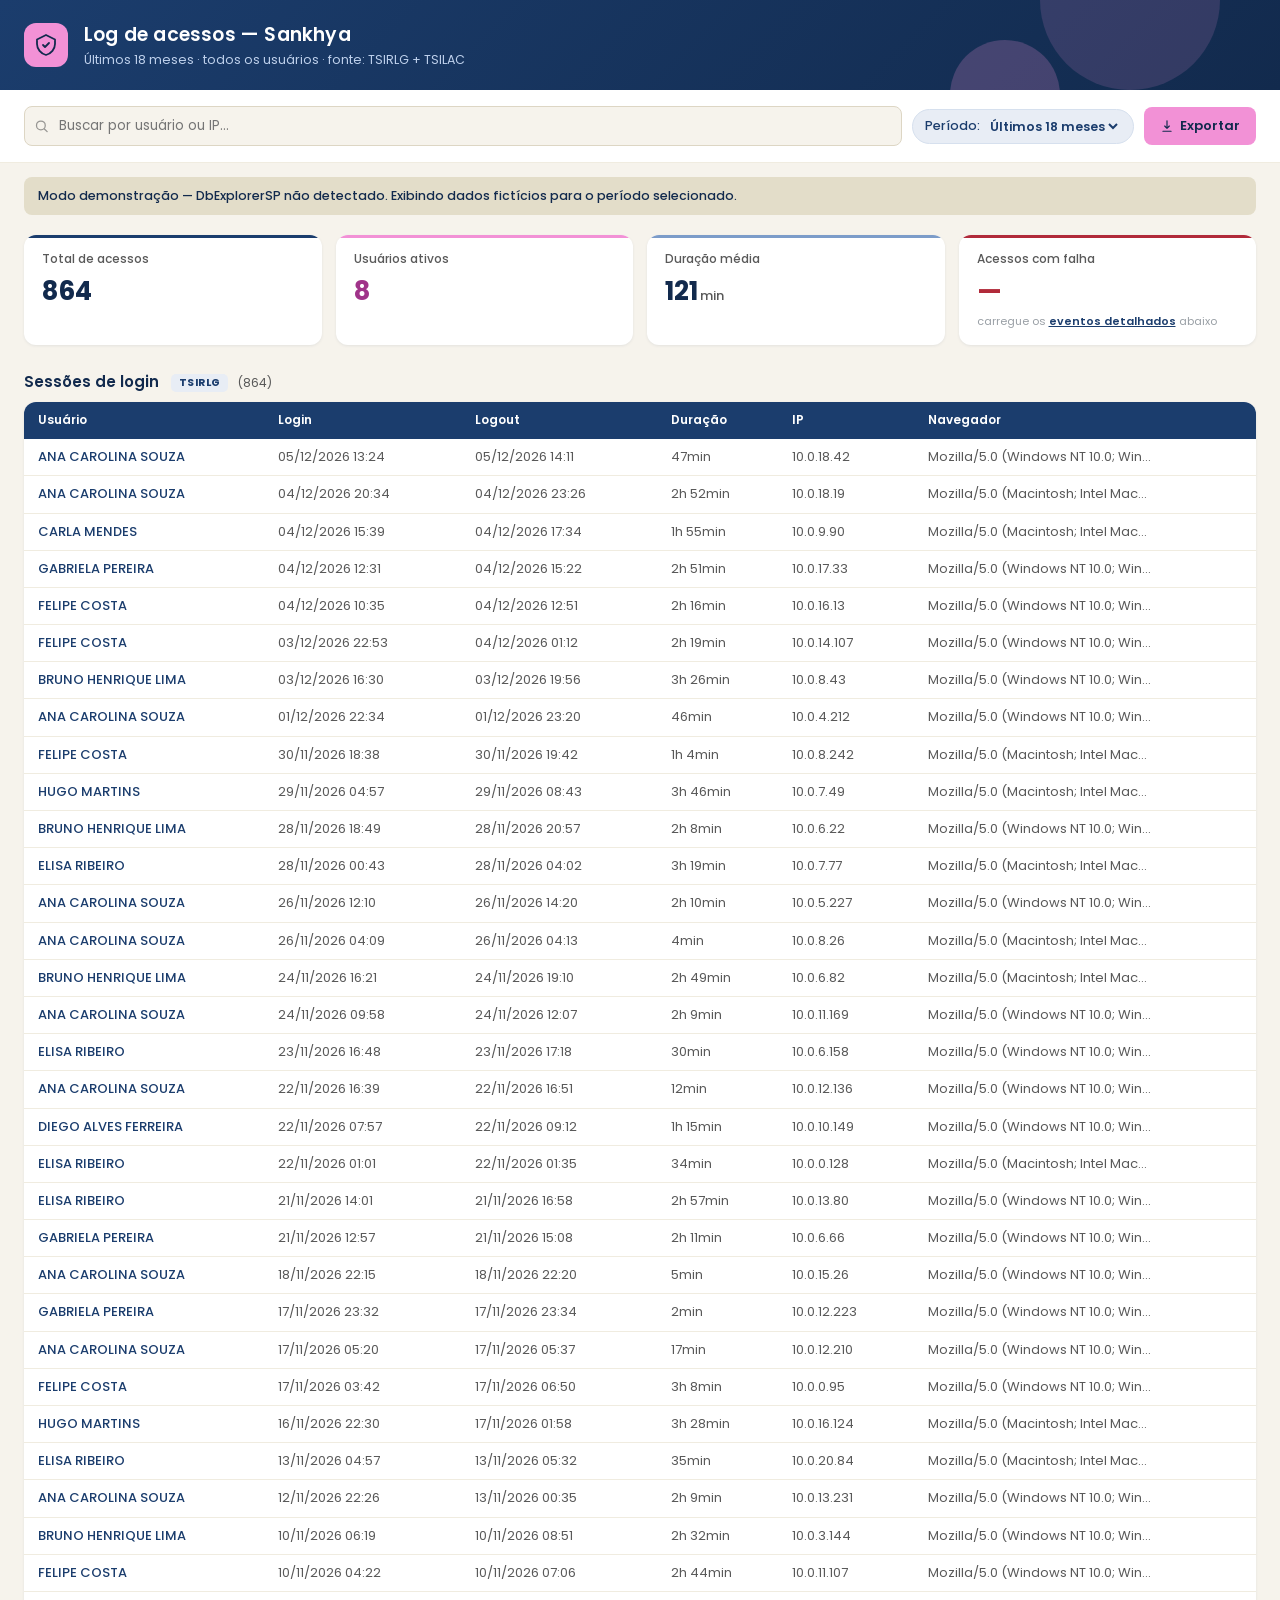
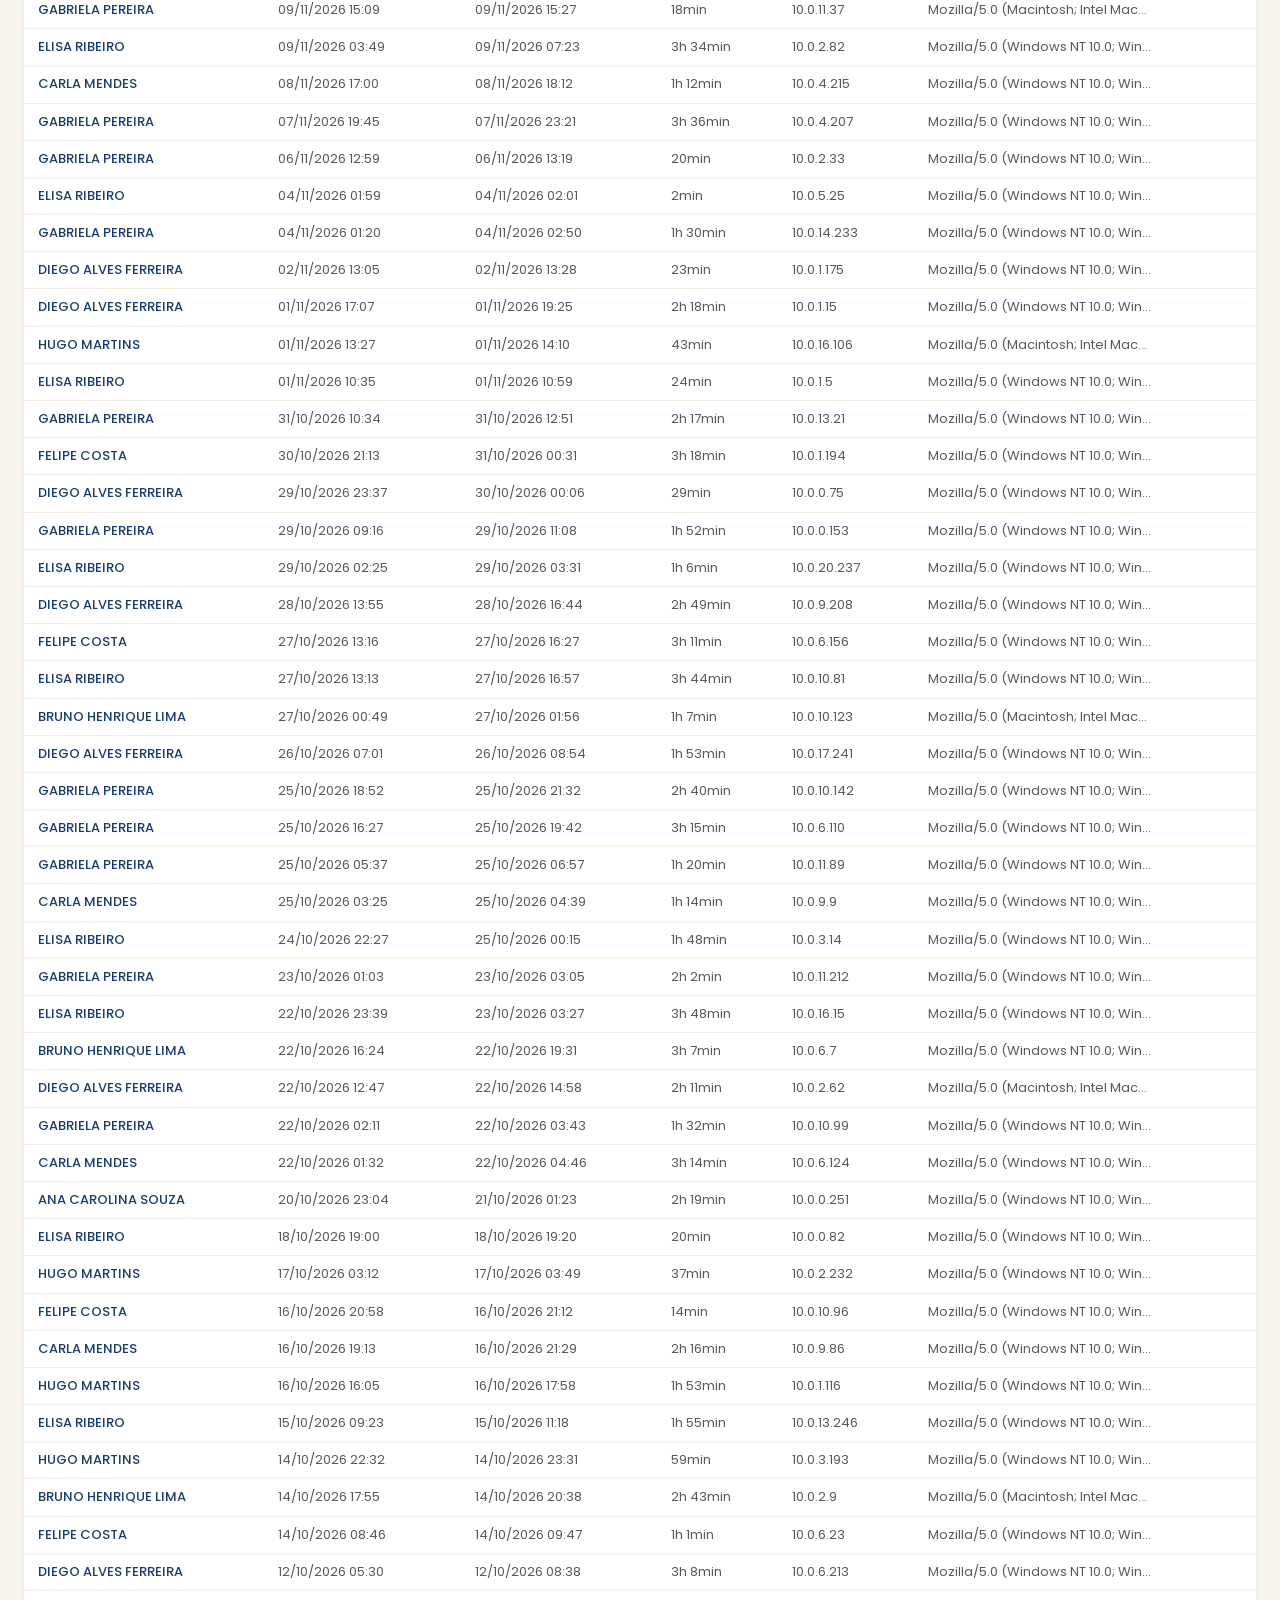
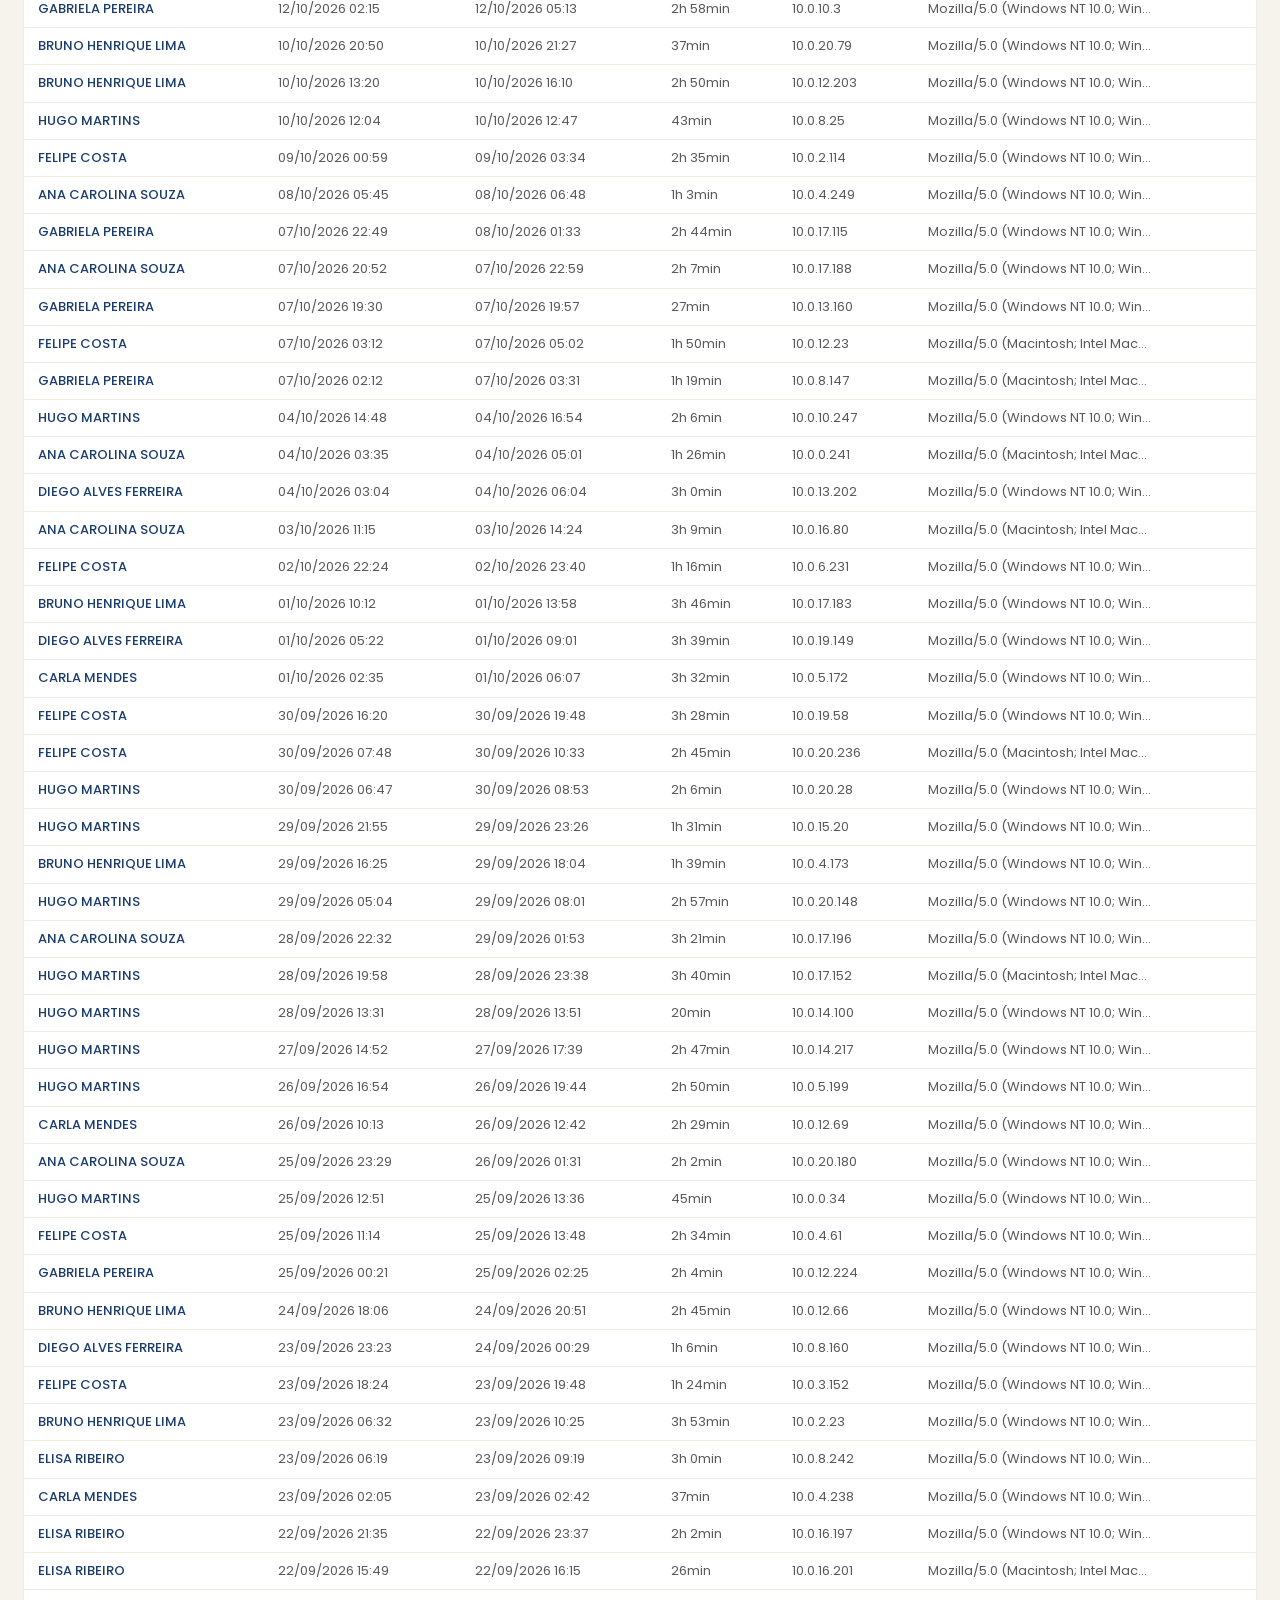
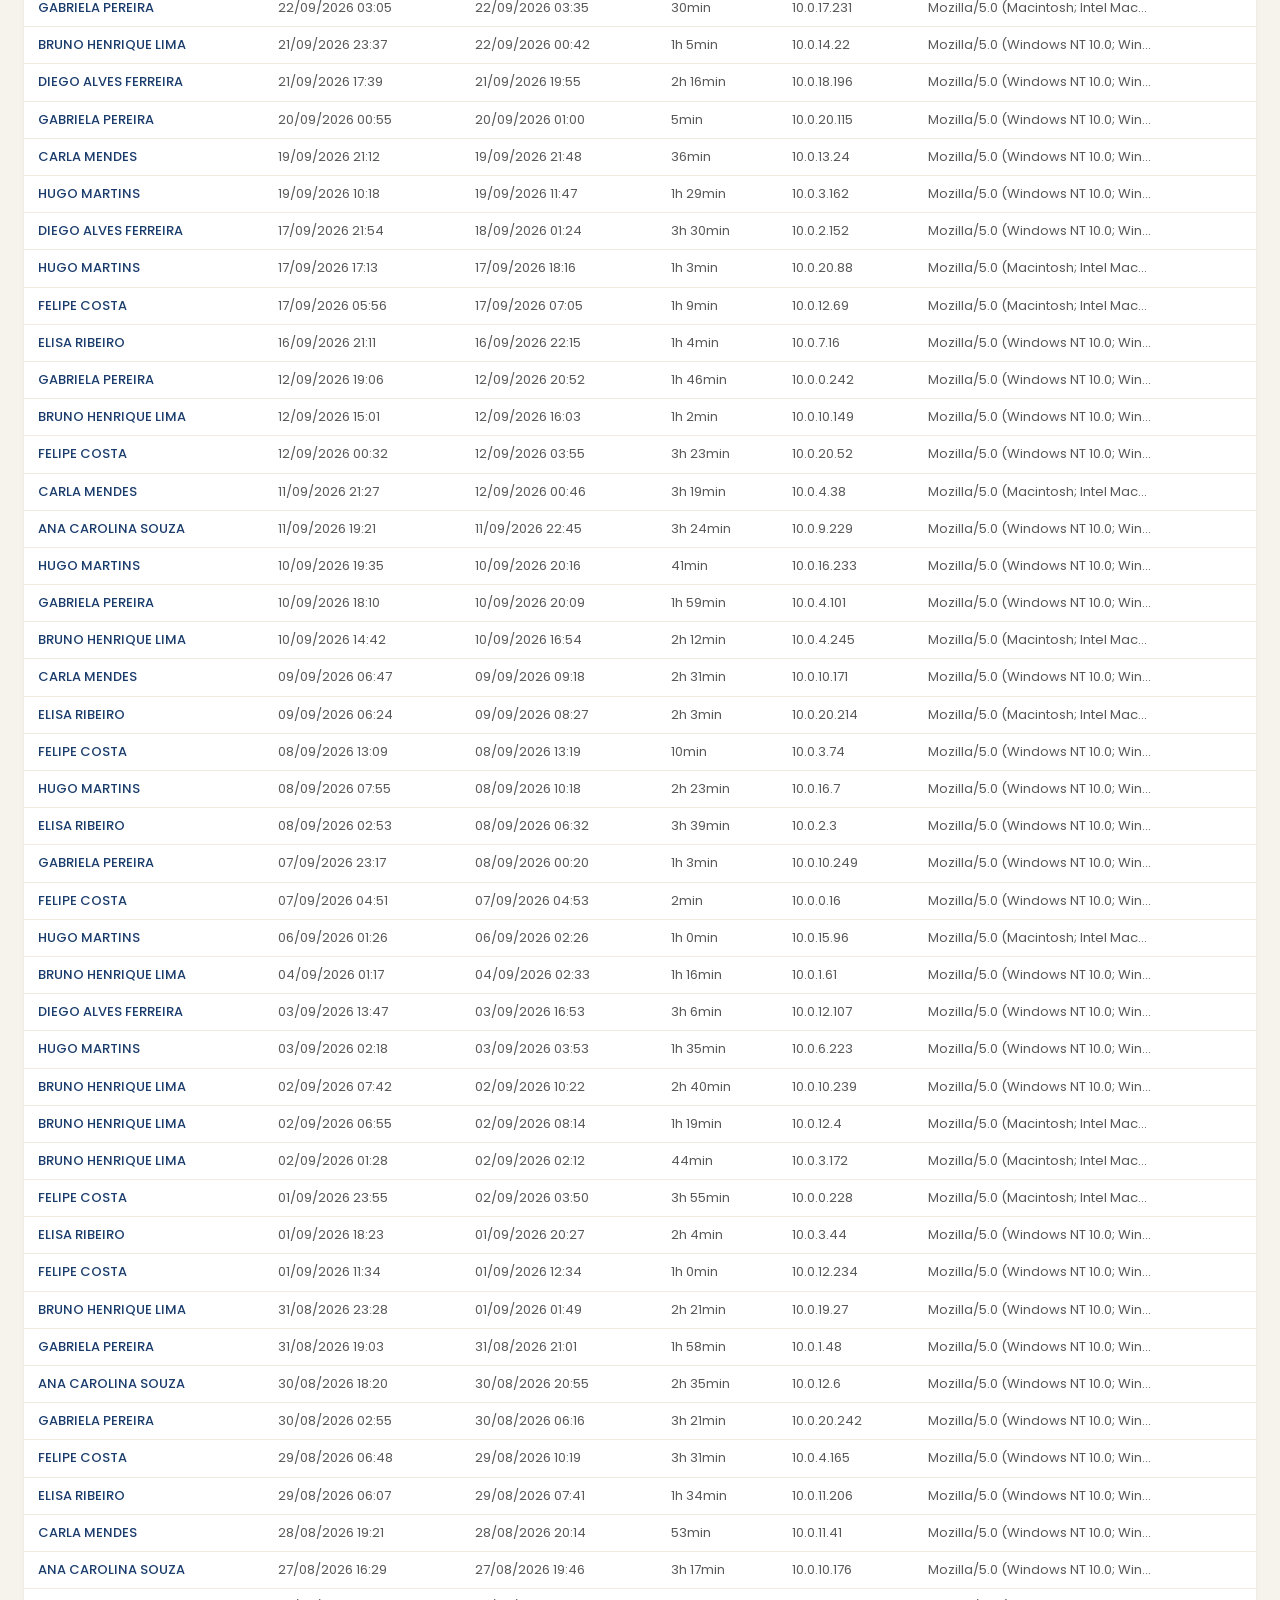
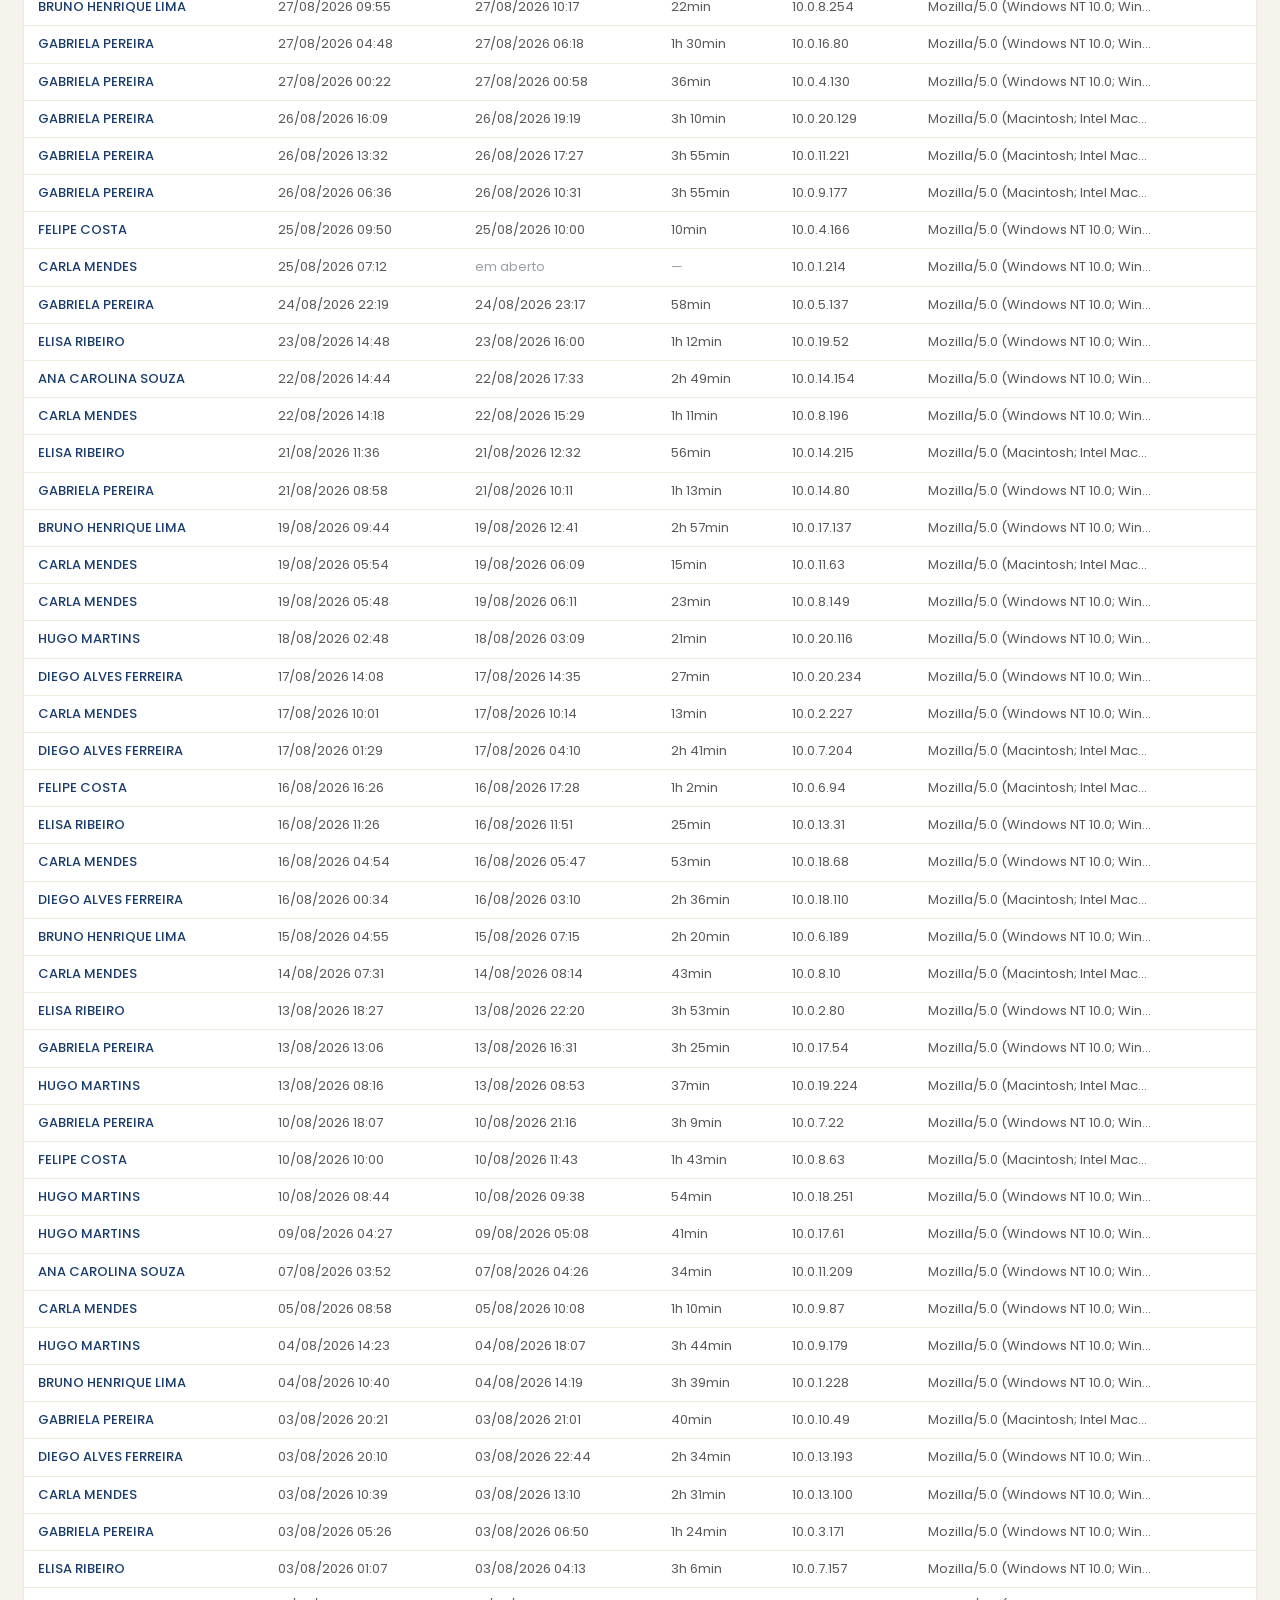
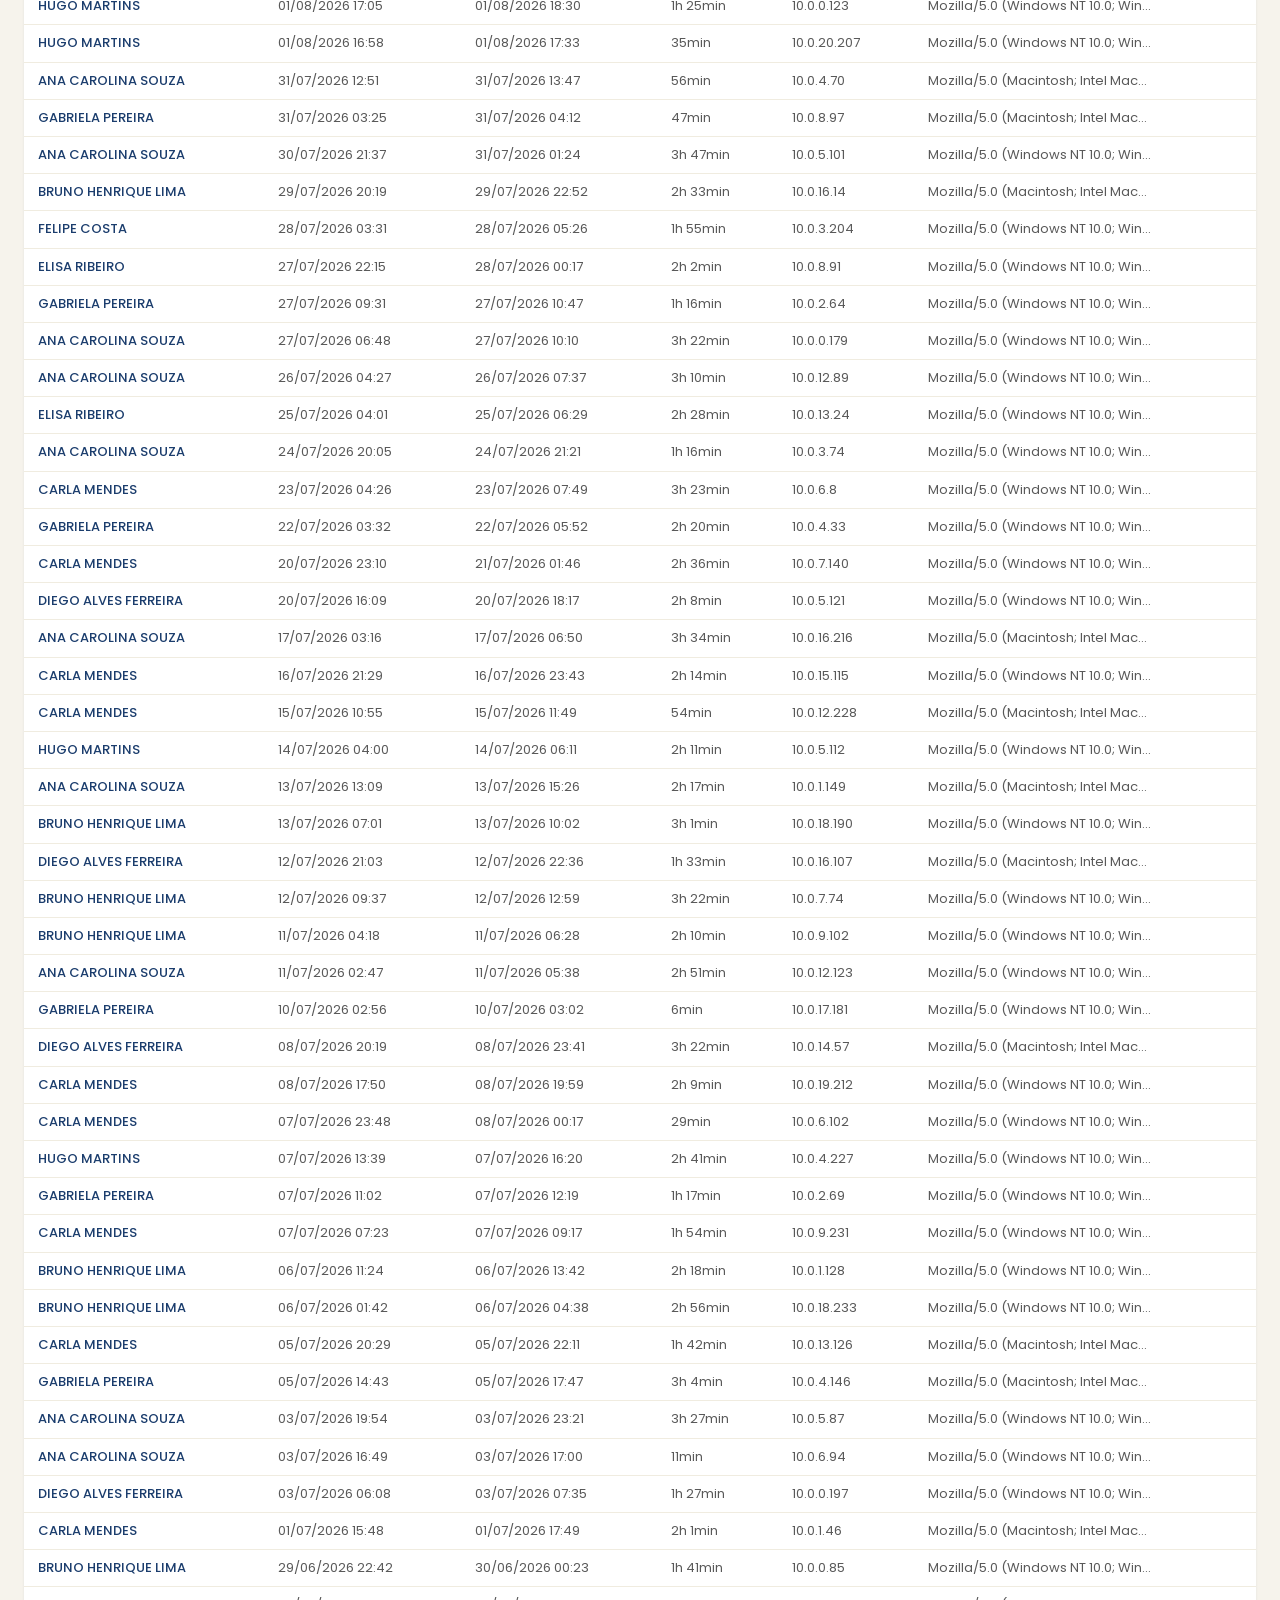
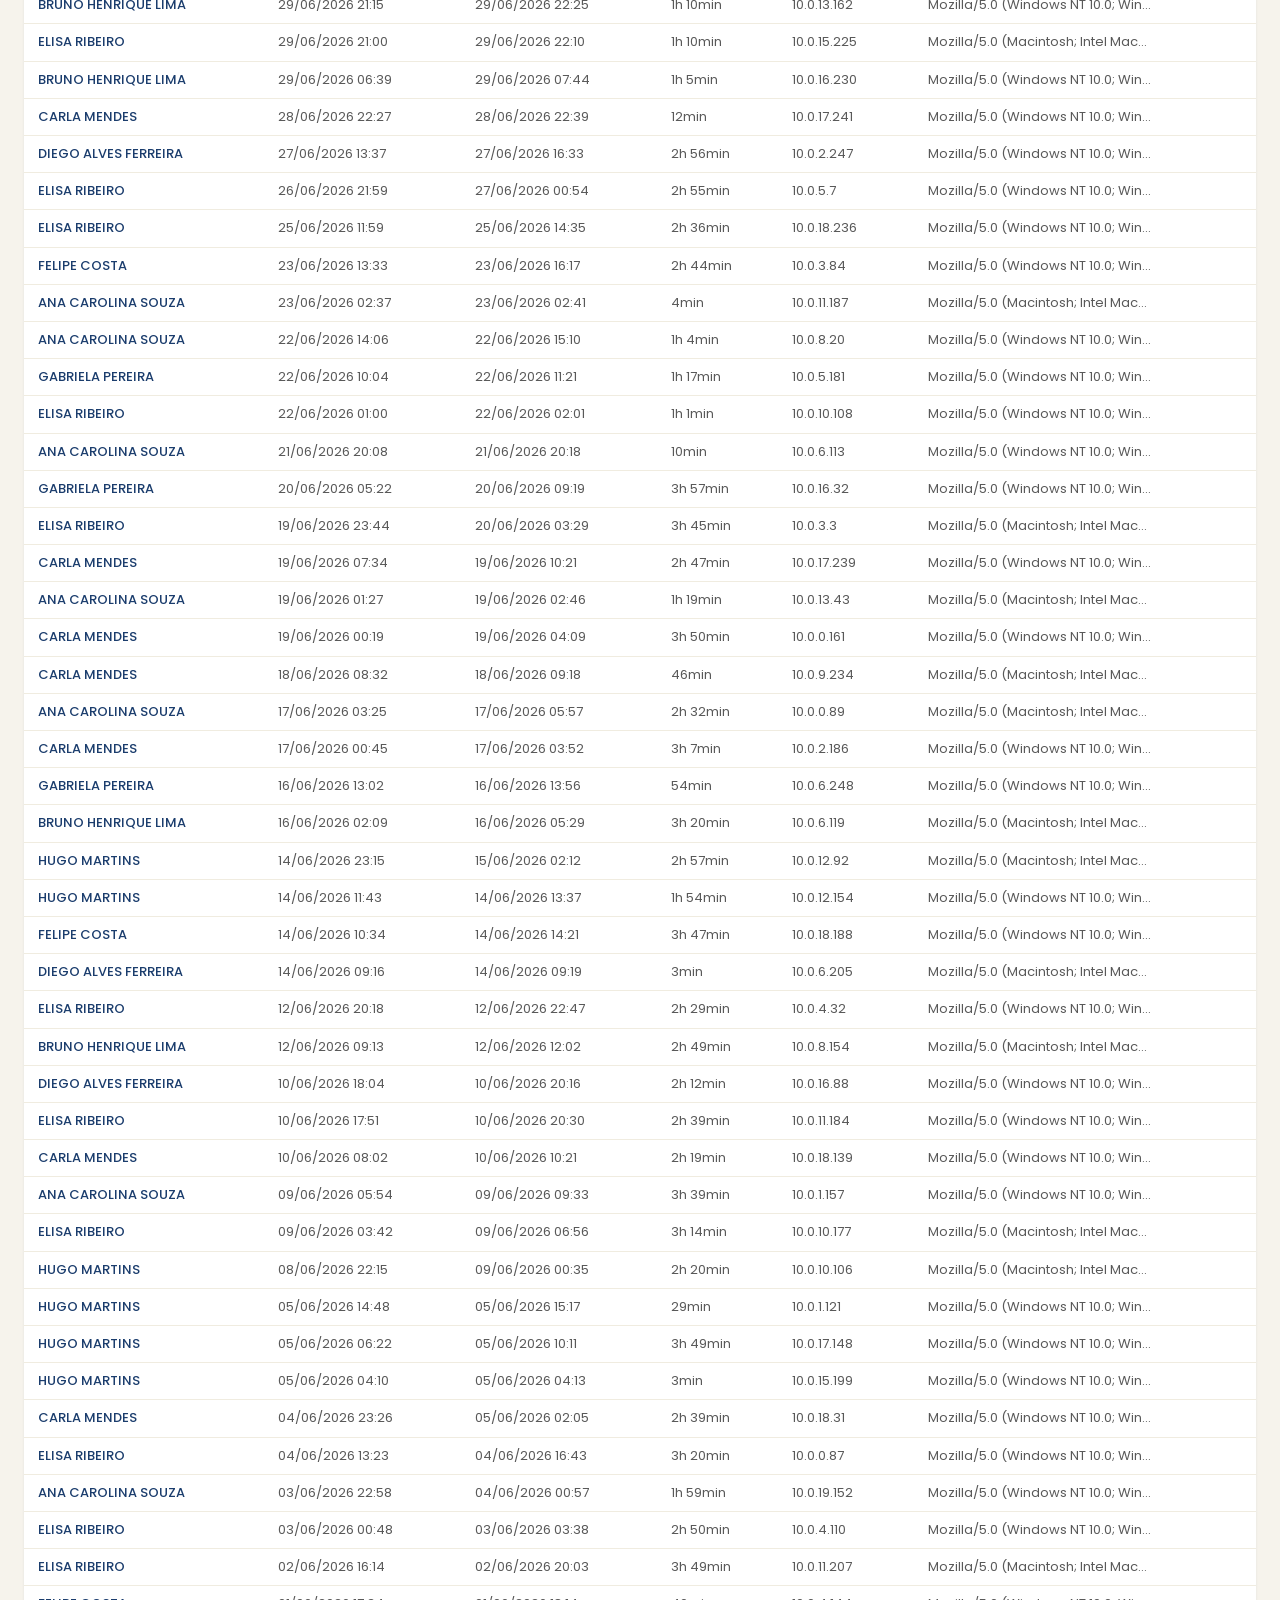
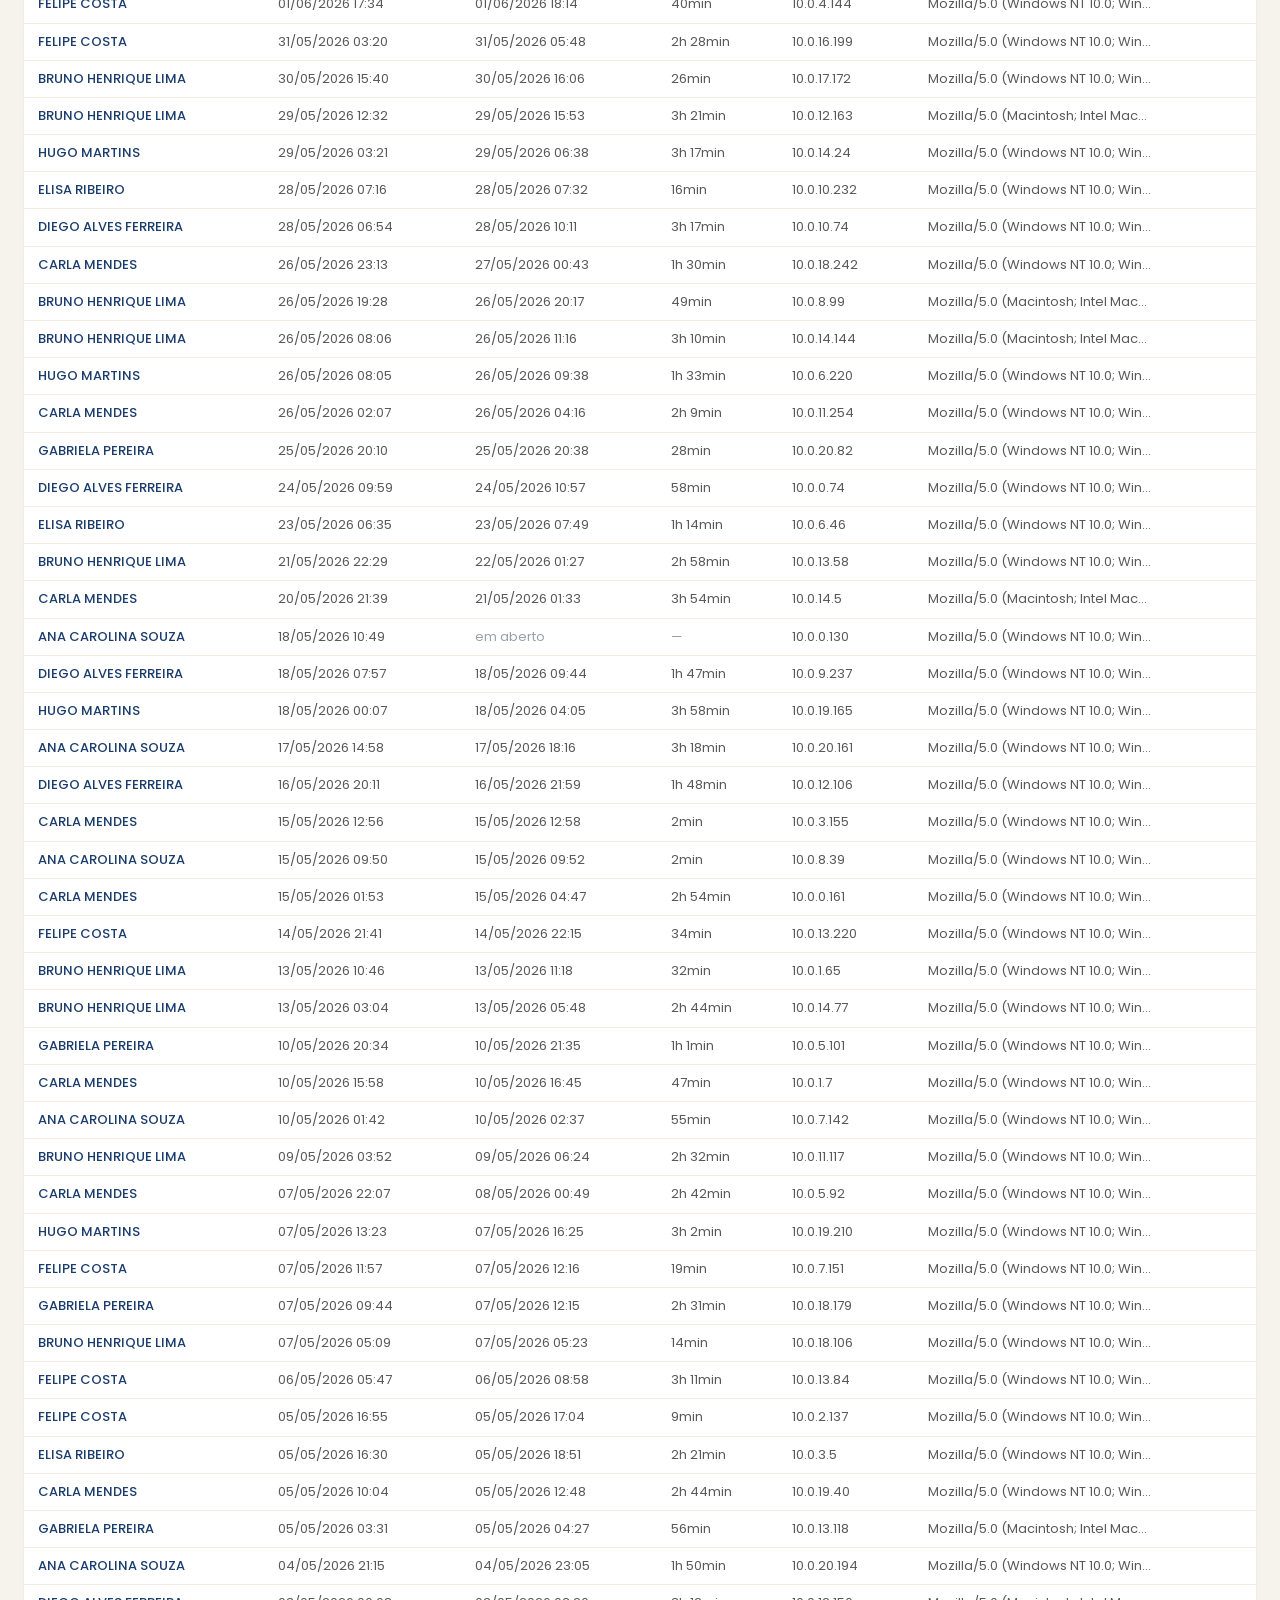
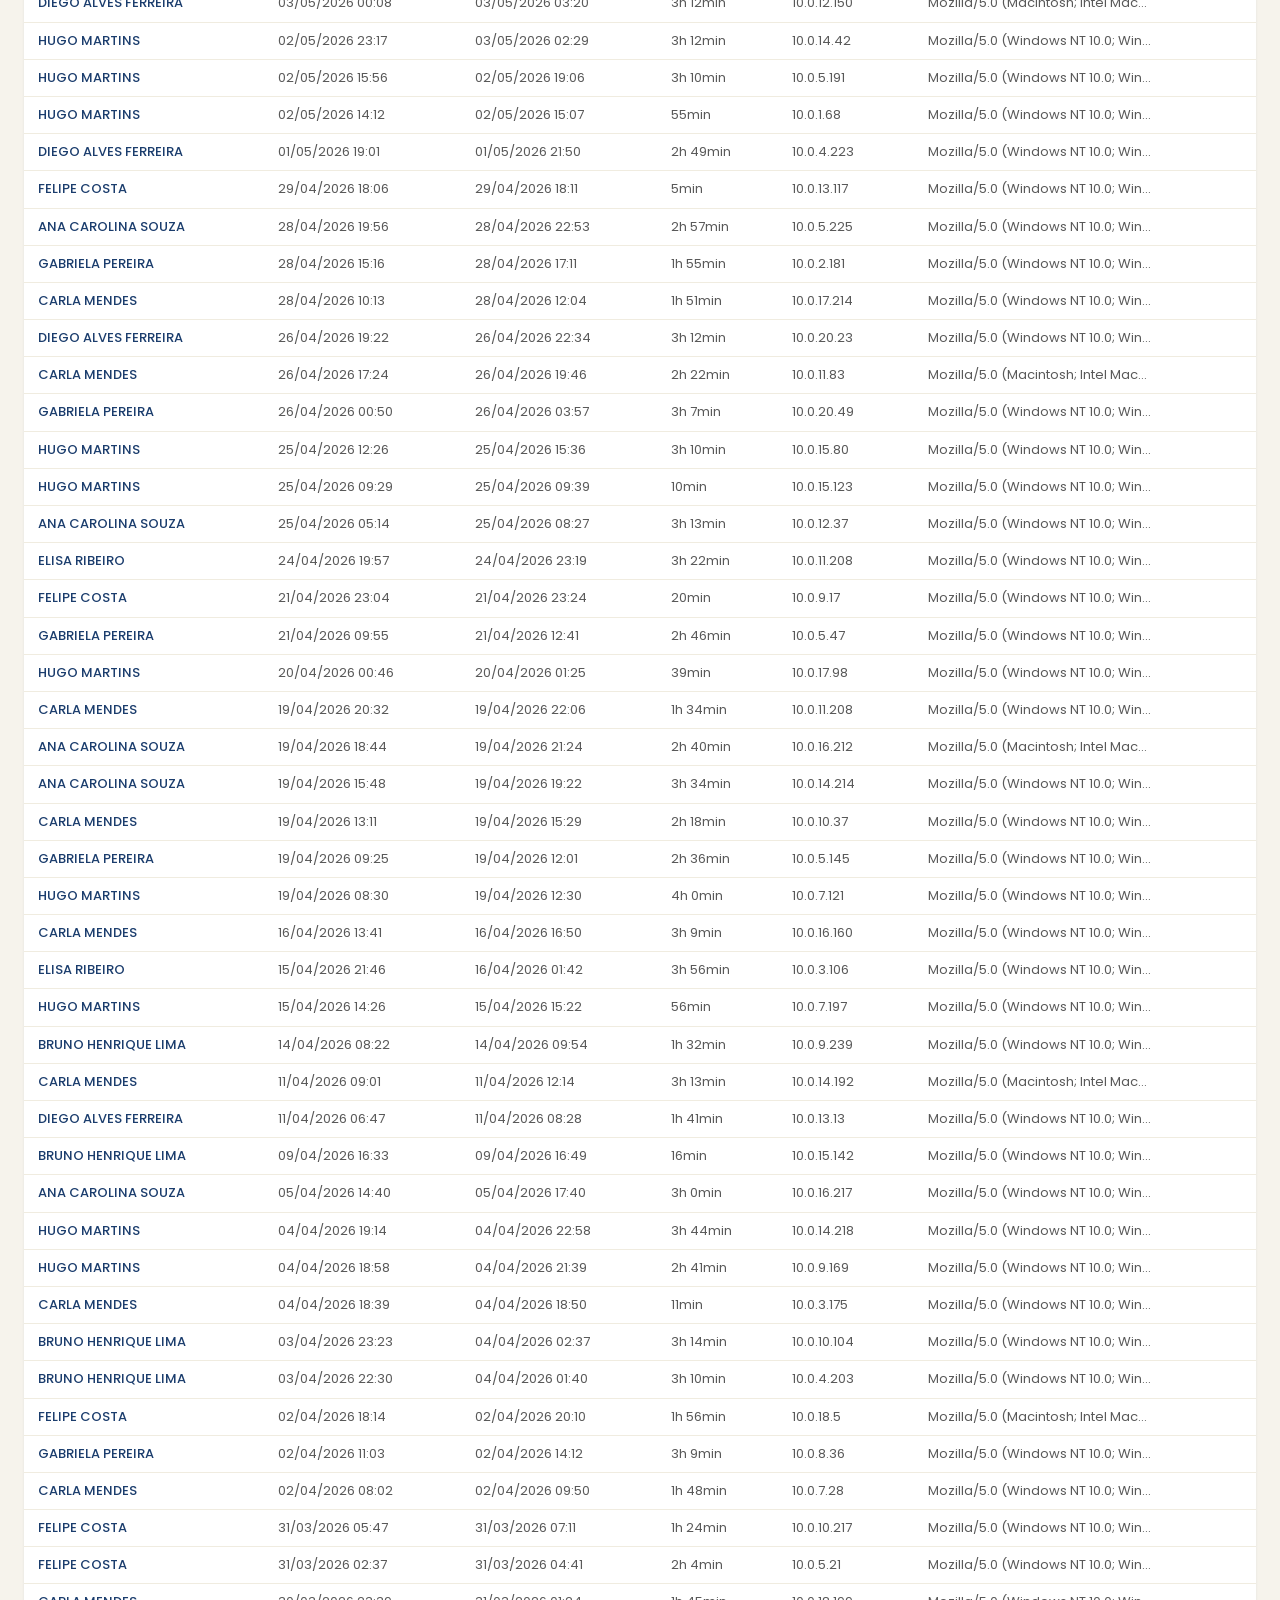
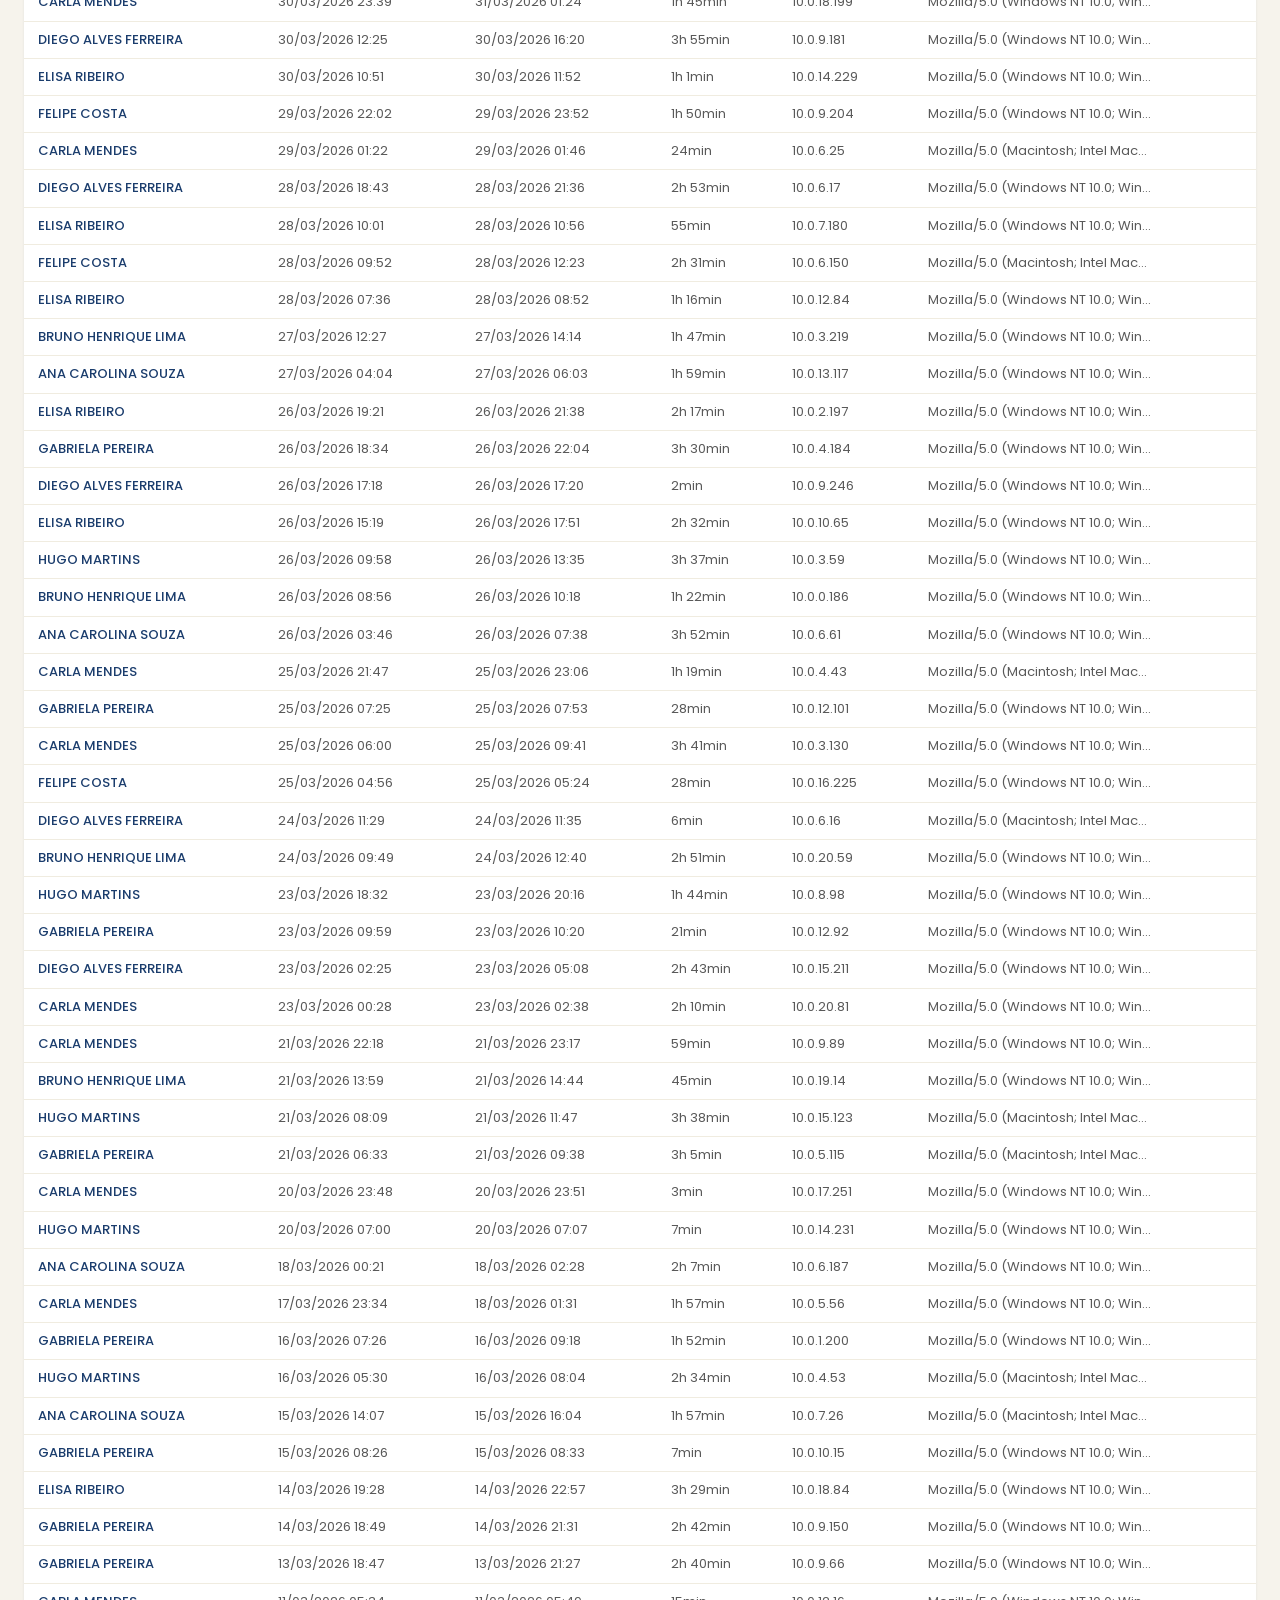
==== commit 482c6714: "Split gadget queries into 3 independent SELECTs (sessions, events, aggregated) Replaces the single K" ====
--- a/sankhya-log-acessos-gadget/index.html
+++ b/sankhya-log-acessos-gadget/index.html
@@ -150,6 +150,10 @@
   .kpi-value{font-size:26px; font-weight:700; color:var(--azul-marinho-escuro); margin:0;}
   .kpi-value .unit{font-size:13px; font-weight:500; color:var(--cinza-texto); margin-left:2px;}
   .kpi-value.skeleton{color:transparent; background:var(--borda); border-radius:6px; display:inline-block; width:70px;}
+  .kpi-card.c-users .kpi-value{color:var(--rosa-texto);}
+  .kpi-card.c-fail .kpi-value{color:var(--falha-texto);}
+  .kpi-hint{margin:4px 0 0; font-size:11px; color:#9aa0a6; font-weight:400;}
+  .kpi-hint a, .kpi-hint .link{color:var(--azul-marinho); font-weight:600; cursor:pointer; text-decoration:underline;}
 
   /* Sections */
   .section{margin:22px 24px 0;}
@@ -199,6 +203,12 @@
     margin:24px 24px 0; font-size:11.5px; color:#9aa0a6; text-align:center;
   }
 
+  .source-badge{
+    display:inline-block; margin-left:8px; padding:2px 8px; border-radius:5px;
+    background:var(--azul-tint); color:var(--azul-marinho); font-size:10.5px;
+    font-weight:700; letter-spacing:.4px; vertical-align:middle;
+  }
+
   @media (max-width: 640px){
     .filter-bar{padding:14px 16px;}
     .section{margin-left:16px; margin-right:16px;}
@@ -219,7 +229,7 @@
     </div>
     <div class="voke-header-text">
       <h1>Log de acessos — Sankhya</h1>
-      <p id="headerSubtitle">Últimos 18 meses · todos os usuários</p>
+      <p id="headerSubtitle">Últimos 18 meses · todos os usuários · fonte: TSIRLG + TSILAC</p>
     </div>
   </header>
 
@@ -264,12 +274,13 @@
     <div class="kpi-card c-fail">
       <p class="kpi-label">Acessos com falha</p>
       <p class="kpi-value skeleton" id="kpiFail">—</p>
+      <p class="kpi-hint" id="kpiFailHint">carregue os <span class="link" id="kpiFailLink">eventos detalhados</span> abaixo</p>
     </div>
   </div>
 
   <section class="section">
     <div class="section-head">
-      <h2>Sessões de login <span class="count" id="sessionsCount"></span></h2>
+      <h2>Sessões de login <span class="source-badge">TSIRLG</span> <span class="count" id="sessionsCount"></span></h2>
     </div>
     <div class="table-wrap">
       <div class="table-scroll">
@@ -289,7 +300,7 @@
 
   <section class="section">
     <div class="section-head">
-      <h2>Eventos de acesso detalhados <span class="count" id="eventsCount"></span></h2>
+      <h2>Eventos de acesso detalhados <span class="source-badge">TSILAC</span> <span class="count" id="eventsCount"></span></h2>
       <button class="btn btn-outline btn-sm" id="exportEventsBtn" style="display:none;">
         <svg width="12" height="12" viewBox="0 0 24 24" fill="none"><path d="M12 3v13m0 0l-4-4m4 4l4-4M5 21h14" stroke="currentColor" stroke-width="2" stroke-linecap="round" stroke-linejoin="round"/></svg>
         Exportar CSV
@@ -313,7 +324,7 @@
     </div>
   </section>
 
-  <p class="footer-note">Voke · Gadget de log de acessos Sankhya · dados sujeitos à janela de 18 meses configurada</p>
+  <p class="footer-note">Voke · Gadget de log de acessos Sankhya · os dados de demonstração são fictícios — em produção, as consultas são substituídas por <code>DbExplorerSP.executeQuery</code></p>
 </div>
 
 <script>
@@ -326,10 +337,19 @@
    *    para os dados mock definidos mais abaixo.
    * ==================================================================== */
 
+  // As 3 consultas rodam como SELECTs independentes (nada de subqueries
+  // aninhadas numa única chamada) — cada uma alimenta uma parte distinta
+  // da tela e pode ser chamada/testada isoladamente no Sankhya:
+  //   Query A  -> sqlSessions()  -> TSIRLG  -> tabela "Sessões de login"
+  //   Query B  -> sqlEvents()    -> TSILAC  -> tabela "Eventos de acesso detalhados" (sob demanda)
+  //   Bônus    -> sqlBonus()     -> TSIRLG  -> resumo agregado por usuário/mês, usado nos 3 KPIs "leves"
+  //               (Total de acessos, Usuários ativos, Duração média) sem precisar de subquery/COUNT(*) repetido
+
   var Q1_COLUMNS = ["CODUSU","NOME_USUARIO","DH_LOGIN","DH_LOGOUT","DURACAO_MIN","IP","NAVEGADOR","SESSIONID","EVENTO","SEQACESSO"];
-  var Q2_COLUMNS = ["USUARIO","DHACESSO","MODULO","PROGRAMA","CODPROD","SUCESSO","IP","HOSTNAME","TERMINAL","VERSAOEXE","SID"];
-  var Q3_COLUMNS = ["TOTAL_ACESSOS","USUARIOS_ATIVOS","DURACAO_MEDIA_MIN","ACESSOS_FALHA"];
-
+  var Q2_COLUMNS = ["USUARIO","NOME_USUARIO","DHACESSO","MODULO","PROGRAMA","CODPROD","SUCESSO","IP","HOSTNAME","TERMINAL","VERSAOEXE","SID"];
+  var BONUS_COLUMNS = ["NOME_USUARIO","MES","QTD_ACESSOS","DURACAO_MEDIA_MIN"];
+
+  // Query A — Sessões de login (recomendada, todos os usuários)
   function sqlSessions(months){
     return "SELECT rlg.CODUSU, usu.NOMEUSU AS NOME_USUARIO, " +
       "rlg.LOGIN AS DH_LOGIN, rlg.LOGOUT AS DH_LOGOUT, " +
@@ -339,23 +359,36 @@
       "LEFT JOIN TSIUSU usu ON usu.CODUSU = rlg.CODUSU " +
       "WHERE rlg.LOGIN >= ADD_MONTHS(SYSDATE, -" + months + ") " +
       "ORDER BY rlg.LOGIN DESC";
-  }
-
+    // Obs.: LOGOUT pode vir nulo (sessão que não encerrou direito) -> DURACAO_MIN
+    // fica nula, tratado na tela como "em aberto". EVENTO tem domínio ainda não
+    // mapeado; vai no SELECT só para inspeção, não é usado para filtrar.
+  }
+
+  // Query B — Eventos de acesso detalhados por tela/programa
   function sqlEvents(months){
-    return "SELECT lac.USUARIO, lac.DHACESSO, lac.MODULO, lac.PROGRAMA, lac.CODPROD, " +
+    return "SELECT lac.USUARIO, usu.NOMEUSU AS NOME_USUARIO, lac.DHACESSO, lac.MODULO, lac.PROGRAMA, lac.CODPROD, " +
       "lac.SUCESSO, lac.IP, lac.HOSTNAME, lac.TERMINAL, lac.VERSAOEXE, lac.SID " +
       "FROM TSILAC lac " +
+      "LEFT JOIN TSIUSU usu ON usu.NOMEUSU = lac.USUARIO " +
       "WHERE lac.DHACESSO >= ADD_MONTHS(SYSDATE, -" + months + ") " +
       "ORDER BY lac.DHACESSO DESC";
-  }
-
-  function sqlKpis(months){
-    return "SELECT " +
-      "(SELECT COUNT(*) FROM TSIRLG WHERE LOGIN >= ADD_MONTHS(SYSDATE,-" + months + ")) AS TOTAL_ACESSOS, " +
-      "(SELECT COUNT(DISTINCT CODUSU) FROM TSIRLG WHERE LOGIN >= ADD_MONTHS(SYSDATE,-" + months + ")) AS USUARIOS_ATIVOS, " +
-      "(SELECT ROUND(AVG((LOGOUT-LOGIN)*24*60),0) FROM TSIRLG WHERE LOGIN >= ADD_MONTHS(SYSDATE,-" + months + ") AND LOGOUT IS NOT NULL) AS DURACAO_MEDIA_MIN, " +
-      "(SELECT COUNT(*) FROM TSILAC WHERE DHACESSO >= ADD_MONTHS(SYSDATE,-" + months + ") AND SUCESSO='N') AS ACESSOS_FALHA " +
-      "FROM DUAL";
+    // Obs.: SUCESSO 'S' = sucesso / 'N' = falha — confirmar o domínio real no
+    // ambiente antes de confiar no badge. O join com TSIUSU assume que
+    // TSILAC.USUARIO (texto) casa com TSIUSU.NOMEUSU — validar no seu banco;
+    // se não bater, a tela cai para exibir o próprio USUARIO (login).
+  }
+
+  // Bônus — Resumo agregado (acessos por usuário/mês), mais leve que somar
+  // linha a linha: alimenta os KPIs de Total de acessos, Usuários ativos e
+  // Duração média sem varrer TSIRLG mais de uma vez por SELECT.
+  function sqlBonus(months){
+    return "SELECT usu.NOMEUSU AS NOME_USUARIO, TO_CHAR(rlg.LOGIN, 'YYYY-MM') AS MES, " +
+      "COUNT(*) AS QTD_ACESSOS, ROUND(AVG((rlg.LOGOUT - rlg.LOGIN) * 24 * 60), 1) AS DURACAO_MEDIA_MIN " +
+      "FROM TSIRLG rlg " +
+      "LEFT JOIN TSIUSU usu ON usu.CODUSU = rlg.CODUSU " +
+      "WHERE rlg.LOGIN >= ADD_MONTHS(SYSDATE, -" + months + ") " +
+      "GROUP BY usu.NOMEUSU, TO_CHAR(rlg.LOGIN, 'YYYY-MM') " +
+      "ORDER BY MES DESC, QTD_ACESSOS DESC";
   }
 
   function isSankhyaAvailable(){
@@ -475,6 +508,7 @@
       var falhou = Math.random() < 0.06;
       rows.push({
         USUARIO: u.login,
+        NOME_USUARIO: u.nome,
         DHACESSO: dh,
         MODULO: pick(MOCK_MODULOS),
         PROGRAMA: pick(MOCK_PROGRAMAS),
@@ -491,18 +525,31 @@
     return rows;
   }
 
-  function buildMockKpis(sessions, events){
-    var users = {};
-    sessions.forEach(function(s){ users[s.CODUSU] = true; });
-    var durs = sessions.filter(function(s){ return s.DURACAO_MIN != null; }).map(function(s){ return s.DURACAO_MIN; });
-    var avgDur = durs.length ? Math.round(durs.reduce(function(a,b){return a+b;},0) / durs.length) : 0;
-    var falhas = events.filter(function(e){ return e.SUCESSO === "N"; }).length;
-    return {
-      TOTAL_ACESSOS: sessions.length,
-      USUARIOS_ATIVOS: Object.keys(users).length,
-      DURACAO_MEDIA_MIN: avgDur,
-      ACESSOS_FALHA: falhas
-    };
+  // Simula o retorno da query "Bônus" agregando as sessões mock por
+  // usuário/mês, do mesmo jeito que o GROUP BY faria no banco real.
+  function buildMockBonus(sessions){
+    var groups = {};
+    sessions.forEach(function(s){
+      var d = s.DH_LOGIN;
+      var mes = d.getFullYear() + "-" + pad2(d.getMonth()+1);
+      var nome = s.NOME_USUARIO || ("Usuário " + s.CODUSU);
+      var key = nome + "|" + mes;
+      if (!groups[key]) groups[key] = { NOME_USUARIO: nome, MES: mes, count:0, durSum:0, durCount:0 };
+      groups[key].count++;
+      if (s.DH_LOGOUT && s.DURACAO_MIN != null) {
+        groups[key].durSum += s.DURACAO_MIN;
+        groups[key].durCount++;
+      }
+    });
+    return Object.keys(groups).map(function(k){
+      var g = groups[k];
+      return {
+        NOME_USUARIO: g.NOME_USUARIO,
+        MES: g.MES,
+        QTD_ACESSOS: g.count,
+        DURACAO_MEDIA_MIN: g.durCount ? Math.round((g.durSum / g.durCount) * 10) / 10 : null
+      };
+    });
   }
 
   /* ======================================================================
@@ -570,6 +617,27 @@
     URL.revokeObjectURL(url);
   }
 
+  // Deriva Total de acessos / Usuários ativos / Duração média a partir das
+  // linhas agregadas da query Bônus (uma linha por usuário/mês).
+  function computeKpisFromBonus(rows){
+    var totalAcessos = 0, weightedDurSum = 0, weightedDurCount = 0;
+    var users = {};
+    rows.forEach(function(r){
+      var qtd = Number(r.QTD_ACESSOS) || 0;
+      totalAcessos += qtd;
+      if (r.NOME_USUARIO) users[r.NOME_USUARIO] = true;
+      if (r.DURACAO_MEDIA_MIN != null && r.DURACAO_MEDIA_MIN !== "") {
+        weightedDurSum += Number(r.DURACAO_MEDIA_MIN) * qtd;
+        weightedDurCount += qtd;
+      }
+    });
+    return {
+      TOTAL_ACESSOS: totalAcessos,
+      USUARIOS_ATIVOS: Object.keys(users).length,
+      DURACAO_MEDIA_MIN: weightedDurCount ? Math.round(weightedDurSum / weightedDurCount) : 0
+    };
+  }
+
   function showBanner(type, message){
     var area = document.getElementById("bannerArea");
     var div = document.createElement("div");
@@ -600,7 +668,8 @@
     return String(text || "").toLowerCase().indexOf(state.search) !== -1;
   }
 
-  function renderKpis(kpis){
+  // KPIs alimentados pela query Bônus (Total de acessos, Usuários ativos, Duração média)
+  function renderKpisBase(kpis){
     document.getElementById("kpiTotal").textContent = (kpis.TOTAL_ACESSOS || 0).toLocaleString("pt-BR");
     document.getElementById("kpiTotal").classList.remove("skeleton");
     document.getElementById("kpiUsers").textContent = (kpis.USUARIOS_ATIVOS || 0).toLocaleString("pt-BR");
@@ -608,8 +677,24 @@
     var dur = document.getElementById("kpiDur");
     dur.innerHTML = (kpis.DURACAO_MEDIA_MIN || 0) + '<span class="unit">min</span>';
     dur.classList.remove("skeleton");
-    document.getElementById("kpiFail").textContent = (kpis.ACESSOS_FALHA || 0).toLocaleString("pt-BR");
-    document.getElementById("kpiFail").classList.remove("skeleton");
+  }
+
+  // KPI "Acessos com falha" depende da query B (TSILAC), carregada sob demanda.
+  // Enquanto não carregada, mostra uma dica em vez de travar a tela numa
+  // consulta pesada logo na abertura do gadget.
+  function refreshFailKpi(){
+    var val = document.getElementById("kpiFail");
+    var hint = document.getElementById("kpiFailHint");
+    if (state.eventsLoaded) {
+      var falhas = state.events.filter(function(e){ return String(e.SUCESSO).toUpperCase() === "N"; }).length;
+      val.textContent = falhas.toLocaleString("pt-BR");
+      val.classList.remove("skeleton");
+      hint.style.display = "none";
+    } else {
+      val.textContent = "—";
+      val.classList.remove("skeleton");
+      hint.style.display = "block";
+    }
   }
 
   function renderSessions(){
@@ -640,7 +725,7 @@
   function renderEvents(){
     var tbody = document.getElementById("eventsBody");
     var filtered = state.events.filter(function(e){
-      return matchesSearch(e.USUARIO) || matchesSearch(e.IP);
+      return matchesSearch(e.USUARIO) || matchesSearch(e.NOME_USUARIO) || matchesSearch(e.IP);
     });
     document.getElementById("eventsCount").textContent = state.eventsLoaded ? "(" + filtered.length + ")" : "";
     if (!filtered.length) {
@@ -651,7 +736,7 @@
       var ok = String(e.SUCESSO).toUpperCase() === "S";
       var pill = ok ? '<span class="pill pill-ok">Sucesso</span>' : '<span class="pill pill-fail">Falha</span>';
       return "<tr>" +
-        "<td class=\"user-name\">"+escapeHtml(e.USUARIO)+"</td>" +
+        "<td class=\"user-name\">"+escapeHtml(e.NOME_USUARIO || e.USUARIO)+"</td>" +
         "<td>"+fmtDateTime(e.DHACESSO)+"</td>" +
         "<td>"+escapeHtml(e.MODULO)+"</td>" +
         "<td>"+escapeHtml(e.PROGRAMA)+"</td>" +
@@ -674,32 +759,35 @@
   function loadSessionsAndKpis(){
     var months = state.months;
     document.getElementById("sessionsBody").innerHTML = '<tr class="empty-row"><td colspan="6">Carregando...</td></tr>';
-    ["kpiTotal","kpiUsers","kpiDur","kpiFail"].forEach(function(id){
+    ["kpiTotal","kpiUsers","kpiDur"].forEach(function(id){
       var el = document.getElementById(id);
       el.textContent = "—"; el.classList.add("skeleton");
     });
 
+    // Query A (sessões) e Bônus (resumo agregado) rodam em paralelo, cada
+    // uma como um SELECT independente — nenhuma depende do resultado da outra.
     var sessionsPromise = isSankhyaAvailable()
       ? runQuery(sqlSessions(months), Q1_COLUMNS)
       : Promise.reject(new Error("standalone"));
 
-    var kpisPromise = isSankhyaAvailable()
-      ? runQuery(sqlKpis(months), Q3_COLUMNS)
+    var bonusPromise = isSankhyaAvailable()
+      ? runQuery(sqlBonus(months), BONUS_COLUMNS)
       : Promise.reject(new Error("standalone"));
 
-    Promise.all([sessionsPromise, kpisPromise]).then(function(results){
+    Promise.all([sessionsPromise, bonusPromise]).then(function(results){
       clearBanner();
       state.sessions = results[0];
       renderSessions();
-      renderKpis(results[1][0] || {});
+      renderKpisBase(computeKpisFromBonus(results[1]));
+      refreshFailKpi();
     }).catch(function(){
       // Fallback mock — cobre tanto ambiente standalone quanto falha real de integração
       showBanner("demo", "Modo demonstração — DbExplorerSP não detectado. Exibindo dados fictícios para o período selecionado.");
       var mockSessions = buildMockSessions(months);
-      var mockEventsForKpi = state.eventsLoaded ? state.events : buildMockEvents(months);
       state.sessions = mockSessions;
       renderSessions();
-      renderKpis(buildMockKpis(mockSessions, mockEventsForKpi));
+      renderKpisBase(computeKpisFromBonus(buildMockBonus(mockSessions)));
+      refreshFailKpi();
     });
   }
 
@@ -729,6 +817,7 @@
     document.getElementById("eventsTableScroll").style.display = "block";
     document.getElementById("exportEventsBtn").style.display = "inline-flex";
     renderEvents();
+    refreshFailKpi();
   }
 
   /* ======================================================================
@@ -747,6 +836,7 @@
     document.getElementById("loadEventsBtn").disabled = false;
     document.getElementById("loadEventsBtn").textContent = "Carregar eventos detalhados";
     document.getElementById("eventsCount").textContent = "";
+    refreshFailKpi();
     loadSessionsAndKpis();
   });
 
@@ -757,6 +847,7 @@
   });
 
   document.getElementById("loadEventsBtn").addEventListener("click", loadEvents);
+  document.getElementById("kpiFailLink").addEventListener("click", loadEvents);
 
   document.getElementById("exportSessionsBtn").addEventListener("click", function(){
     var filtered = state.sessions.filter(function(s){
@@ -778,12 +869,12 @@
 
   document.getElementById("exportEventsBtn").addEventListener("click", function(){
     var filtered = state.events.filter(function(e){
-      return matchesSearch(e.USUARIO) || matchesSearch(e.IP);
+      return matchesSearch(e.USUARIO) || matchesSearch(e.NOME_USUARIO) || matchesSearch(e.IP);
     });
     var headers = ["Usuario","DhAcesso","Modulo","Programa","IP","Status"];
     var rows = filtered.map(function(e){
       return [
-        e.USUARIO || "",
+        e.NOME_USUARIO || e.USUARIO || "",
         fmtDateTime(e.DHACESSO),
         e.MODULO || "",
         e.PROGRAMA || "",
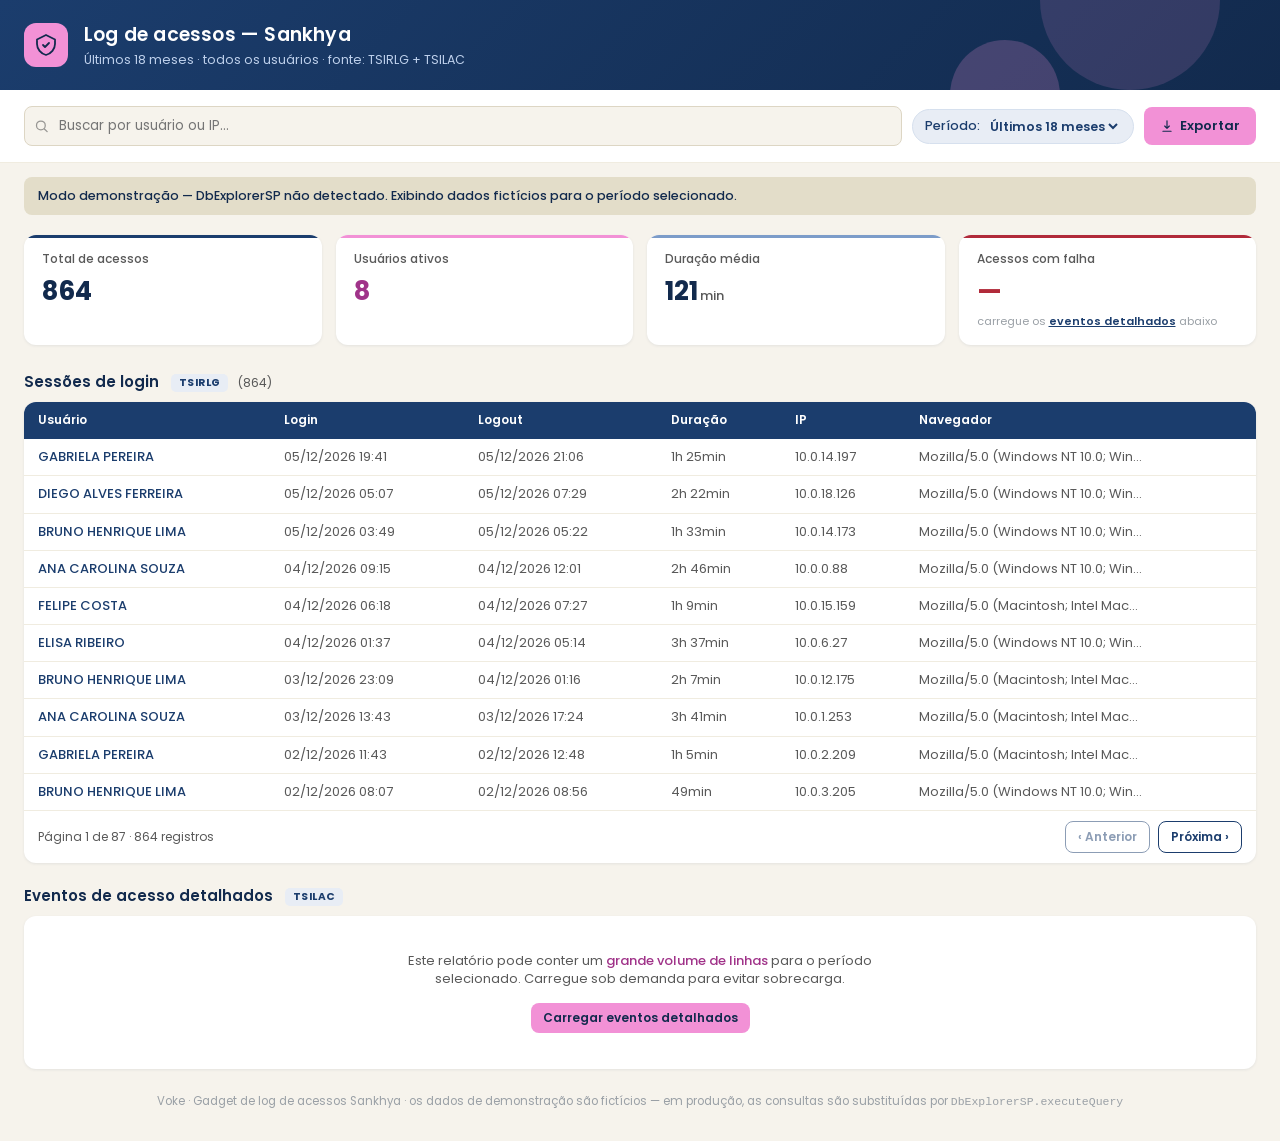
==== commit cf66532b: "Add pagination (10 rows/page) to sessions and events tables Both tables now paginate independently w" ====
--- a/sankhya-log-acessos-gadget/index.html
+++ b/sankhya-log-acessos-gadget/index.html
@@ -193,6 +193,13 @@
   .pill-fail{background:var(--falha-bg); color:var(--falha-texto);}
   .empty-row td{text-align:center; color:#9aa0a6; padding:24px; font-size:13px;}
 
+  .pagination{
+    display:flex; align-items:center; justify-content:space-between; gap:10px;
+    padding:10px 14px; border-top:1px solid var(--borda); flex-wrap:wrap;
+  }
+  .pagination-info{font-size:12px; color:var(--cinza-texto);}
+  .pagination-controls{display:flex; align-items:center; gap:8px;}
+
   .lazy-panel{
     padding:36px 20px; text-align:center;
   }
@@ -294,6 +301,13 @@
             <tr class="empty-row"><td colspan="6">Carregando...</td></tr>
           </tbody>
         </table>
+      </div>
+      <div class="pagination" id="sessionsPagination" style="display:none;">
+        <span class="pagination-info" id="sessionsPageInfo"></span>
+        <div class="pagination-controls">
+          <button class="btn btn-outline btn-sm" id="sessionsPrevBtn">‹ Anterior</button>
+          <button class="btn btn-outline btn-sm" id="sessionsNextBtn">Próxima ›</button>
+        </div>
       </div>
     </div>
   </section>
@@ -320,6 +334,13 @@
           </thead>
           <tbody id="eventsBody"></tbody>
         </table>
+      </div>
+      <div class="pagination" id="eventsPagination" style="display:none;">
+        <span class="pagination-info" id="eventsPageInfo"></span>
+        <div class="pagination-controls">
+          <button class="btn btn-outline btn-sm" id="eventsPrevBtn">‹ Anterior</button>
+          <button class="btn btn-outline btn-sm" id="eventsNextBtn">Próxima ›</button>
+        </div>
       </div>
     </div>
   </section>
@@ -655,17 +676,47 @@
    * 4. ESTADO E RENDERIZAÇÃO
    * ==================================================================== */
 
+  var PAGE_SIZE = 10;
+
   var state = {
     months: 18,
     sessions: [],
     events: [],
     eventsLoaded: false,
-    search: ""
+    search: "",
+    sessionsPage: 1,
+    eventsPage: 1
   };
 
   function matchesSearch(text){
     if (!state.search) return true;
     return String(text || "").toLowerCase().indexOf(state.search) !== -1;
+  }
+
+  // Aplica paginação (10 por página) sobre um array já filtrado e atualiza
+  // os controles Anterior/Próxima da seção correspondente.
+  function paginate(filtered, page, prefix){
+    var totalPages = Math.max(1, Math.ceil(filtered.length / PAGE_SIZE));
+    if (page > totalPages) page = totalPages;
+    if (page < 1) page = 1;
+    var start = (page - 1) * PAGE_SIZE;
+    var pageRows = filtered.slice(start, start + PAGE_SIZE);
+
+    var pagEl = document.getElementById(prefix + "Pagination");
+    var infoEl = document.getElementById(prefix + "PageInfo");
+    var prevBtn = document.getElementById(prefix + "PrevBtn");
+    var nextBtn = document.getElementById(prefix + "NextBtn");
+
+    if (!filtered.length) {
+      pagEl.style.display = "none";
+    } else {
+      pagEl.style.display = "flex";
+      infoEl.textContent = "Página " + page + " de " + totalPages + " · " + filtered.length + " registro" + (filtered.length === 1 ? "" : "s");
+      prevBtn.disabled = page <= 1;
+      nextBtn.disabled = page >= totalPages;
+    }
+
+    return { page: page, pageRows: pageRows };
   }
 
   // KPIs alimentados pela query Bônus (Total de acessos, Usuários ativos, Duração média)
@@ -703,11 +754,13 @@
       return matchesSearch(s.NOME_USUARIO) || matchesSearch(s.IP) || matchesSearch(s.CODUSU);
     });
     document.getElementById("sessionsCount").textContent = "(" + filtered.length + ")";
+    var page = paginate(filtered, state.sessionsPage, "sessions");
+    state.sessionsPage = page.page;
     if (!filtered.length) {
       tbody.innerHTML = '<tr class="empty-row"><td colspan="6">Nenhum registro encontrado</td></tr>';
       return;
     }
-    var html = filtered.map(function(s){
+    var html = page.pageRows.map(function(s){
       var logoutTxt = s.DH_LOGOUT ? fmtDateTime(s.DH_LOGOUT) : '<span class="muted">em aberto</span>';
       var durTxt = s.DH_LOGOUT ? fmtDuration(s.DURACAO_MIN) : '<span class="muted">—</span>';
       return "<tr>" +
@@ -728,11 +781,13 @@
       return matchesSearch(e.USUARIO) || matchesSearch(e.NOME_USUARIO) || matchesSearch(e.IP);
     });
     document.getElementById("eventsCount").textContent = state.eventsLoaded ? "(" + filtered.length + ")" : "";
+    var page = paginate(filtered, state.eventsPage, "events");
+    state.eventsPage = page.page;
     if (!filtered.length) {
       tbody.innerHTML = '<tr class="empty-row"><td colspan="6">Nenhum registro encontrado</td></tr>';
       return;
     }
-    var html = filtered.map(function(e){
+    var html = page.pageRows.map(function(e){
       var ok = String(e.SUCESSO).toUpperCase() === "S";
       var pill = ok ? '<span class="pill pill-ok">Sucesso</span>' : '<span class="pill pill-fail">Falha</span>';
       return "<tr>" +
@@ -804,10 +859,12 @@
     promise.then(function(rows){
       state.events = rows;
       state.eventsLoaded = true;
+      state.eventsPage = 1;
       finishEventsLoad();
     }).catch(function(){
       state.events = buildMockEvents(months);
       state.eventsLoaded = true;
+      state.eventsPage = 1;
       finishEventsLoad();
     });
   }
@@ -836,18 +893,39 @@
     document.getElementById("loadEventsBtn").disabled = false;
     document.getElementById("loadEventsBtn").textContent = "Carregar eventos detalhados";
     document.getElementById("eventsCount").textContent = "";
+    state.sessionsPage = 1;
+    state.eventsPage = 1;
     refreshFailKpi();
     loadSessionsAndKpis();
   });
 
   document.getElementById("searchInput").addEventListener("input", function(e){
     state.search = e.target.value.trim().toLowerCase();
+    state.sessionsPage = 1;
+    state.eventsPage = 1;
     renderSessions();
     if (state.eventsLoaded) renderEvents();
   });
 
   document.getElementById("loadEventsBtn").addEventListener("click", loadEvents);
   document.getElementById("kpiFailLink").addEventListener("click", loadEvents);
+
+  document.getElementById("sessionsPrevBtn").addEventListener("click", function(){
+    state.sessionsPage--;
+    renderSessions();
+  });
+  document.getElementById("sessionsNextBtn").addEventListener("click", function(){
+    state.sessionsPage++;
+    renderSessions();
+  });
+  document.getElementById("eventsPrevBtn").addEventListener("click", function(){
+    state.eventsPage--;
+    renderEvents();
+  });
+  document.getElementById("eventsNextBtn").addEventListener("click", function(){
+    state.eventsPage++;
+    renderEvents();
+  });
 
   document.getElementById("exportSessionsBtn").addEventListener("click", function(){
     var filtered = state.sessions.filter(function(s){
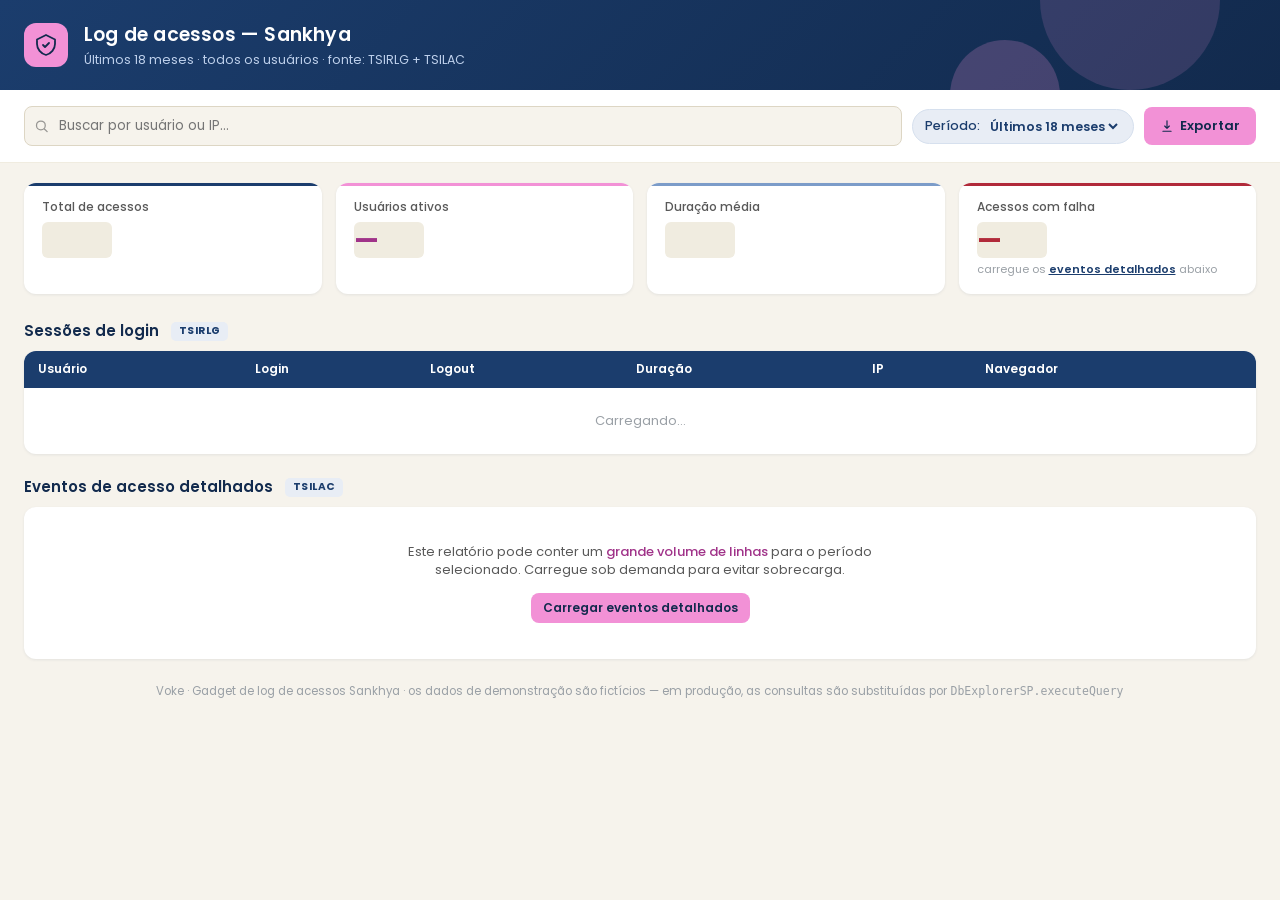
==== commit e90948a6: "Make DbExplorerSP detection resilient to name/scope/timing differences The gadget previously assumed" ====
--- a/sankhya-log-acessos-gadget/index.html
+++ b/sankhya-log-acessos-gadget/index.html
@@ -127,6 +127,12 @@
   }
   .banner-demo{background:var(--bege); color:var(--azul-marinho-escuro);}
   .banner-error{background:var(--falha-bg); color:var(--falha-texto);}
+  .diag-link{margin-left:auto; padding-left:12px; font-weight:600; text-decoration:underline; cursor:pointer; white-space:nowrap;}
+  .diag-box{
+    margin:0 24px 14px; padding:10px 14px; background:#fff; border:1px solid var(--borda);
+    border-radius:8px; font-size:11px; line-height:1.6; color:var(--cinza-texto);
+    white-space:pre-wrap; font-family:'SFMono-Regular', Consolas, monospace;
+  }
 
   /* KPI cards */
   .kpi-grid{
@@ -412,8 +418,78 @@
       "ORDER BY MES DESC, QTD_ACESSOS DESC";
   }
 
+  // A ponte real com o banco (objeto/método) só é conhecida em tempo de
+  // execução: guardamos aqui o que foi encontrado por findDbBridge(), em
+  // vez de assumir "window.DbExplorerSP.executeQuery" de forma fixa —
+  // ambientes reais do Sankhya podem expor isso com outro nome, em outro
+  // escopo (parent/top do iframe) ou só depois de um pequeno atraso.
+  var dbBridge = null;
+
+  var OBJ_NAME_CANDIDATES = ["DbExplorerSP","DBExplorerSP","DbExplorerSp","dbExplorerSP","DBExplorer","DbExplorer","SankhyaDbExplorer"];
+  var METHOD_NAME_CANDIDATES = ["executeQuery","execute","runQuery","query","exec"];
+
+  function findDbBridge(){
+    var scopes = [{ label: "window", obj: window }];
+    try { if (window.parent && window.parent !== window) scopes.push({ label: "window.parent", obj: window.parent }); } catch(e){}
+    try { if (window.top && window.top !== window) scopes.push({ label: "window.top", obj: window.top }); } catch(e){}
+
+    for (var s = 0; s < scopes.length; s++){
+      var scopeObj = scopes[s].obj;
+      for (var i = 0; i < OBJ_NAME_CANDIDATES.length; i++){
+        var candidate;
+        try { candidate = scopeObj[OBJ_NAME_CANDIDATES[i]]; } catch(e){ continue; }
+        if (!candidate) continue;
+        for (var j = 0; j < METHOD_NAME_CANDIDATES.length; j++){
+          if (typeof candidate[METHOD_NAME_CANDIDATES[j]] === "function") {
+            return { scopeLabel: scopes[s].label, objName: OBJ_NAME_CANDIDATES[i], methodName: METHOD_NAME_CANDIDATES[j], obj: candidate };
+          }
+        }
+      }
+    }
+    return null;
+  }
+
+  // Espera até maxWaitMs (checando a cada 250ms) o bridge aparecer, cobrindo
+  // o caso do Sankhya injetar o objeto de forma assíncrona depois do load.
+  function waitForDbBridge(maxWaitMs){
+    return new Promise(function(resolve, reject){
+      var start = Date.now();
+      (function check(){
+        var found = findDbBridge();
+        if (found) { resolve(found); return; }
+        if (Date.now() - start >= maxWaitMs) { reject(new Error("bridge não encontrado")); return; }
+        setTimeout(check, 250);
+      })();
+    });
+  }
+
   function isSankhyaAvailable(){
-    return typeof DbExplorerSP !== "undefined" && DbExplorerSP && typeof DbExplorerSP.executeQuery === "function";
+    return !!dbBridge;
+  }
+
+  // Varre window / window.parent / window.top em busca de qualquer
+  // propriedade com nome parecido com "db explorer sankhya query sql",
+  // para ajudar a identificar o bridge real quando ele não bater com os
+  // nomes já tentados em OBJ_NAME_CANDIDATES/METHOD_NAME_CANDIDATES.
+  function scanForCandidates(obj, label, results){
+    if (!obj) { results.push(label + ": inacessível"); return; }
+    var keys;
+    try { keys = Object.keys(obj); } catch(e){ results.push(label + ": não foi possível listar propriedades (" + e.message + ")"); return; }
+    var matches = keys.filter(function(k){ return /db|explorer|sankhya|query|sql/i.test(k); });
+    results.push(label + ": " + (matches.length ? matches.slice(0,30).join(", ") : "nenhum candidato entre " + keys.length + " propriedades"));
+  }
+
+  function runDiagnostics(){
+    var results = [];
+    if (dbBridge) {
+      results.push("Bridge em uso: " + dbBridge.scopeLabel + "." + dbBridge.objName + "." + dbBridge.methodName + "()");
+    } else {
+      results.push("Nenhum bridge encontrado entre os nomes/escopos testados.");
+    }
+    scanForCandidates(window, "window", results);
+    try { scanForCandidates(window.parent !== window ? window.parent : null, "window.parent", results); } catch(e){ results.push("window.parent: erro (" + e.message + ")"); }
+    try { scanForCandidates(window.top !== window ? window.top : null, "window.top", results); } catch(e){ results.push("window.top: erro (" + e.message + ")"); }
+    return results.join("\n");
   }
 
   // Normaliza os formatos de retorno mais comuns do DbExplorerSP para
@@ -449,12 +525,12 @@
 
   function runQuery(sql, columnOrder){
     return new Promise(function(resolve, reject){
-      if (!isSankhyaAvailable()) {
-        reject(new Error("DbExplorerSP indisponível — executando fora do Sankhya Om."));
+      if (!dbBridge) {
+        reject(new Error("Bridge de banco indisponível — executando fora do Sankhya Om."));
         return;
       }
       try {
-        DbExplorerSP.executeQuery(sql, function(result){
+        dbBridge.obj[dbBridge.methodName](sql, function(result){
           try { resolve(normalizeRows(result, columnOrder)); }
           catch(e){ reject(e); }
         }, function(err){ reject(err); });
@@ -661,11 +737,32 @@
 
   function showBanner(type, message){
     var area = document.getElementById("bannerArea");
+    area.innerHTML = "";
     var div = document.createElement("div");
     div.className = "banner " + (type === "error" ? "banner-error" : "banner-demo");
-    div.textContent = message;
-    area.innerHTML = "";
+    var span = document.createElement("span");
+    span.textContent = message;
+    div.appendChild(span);
     area.appendChild(div);
+
+    if (type === "demo") {
+      var pre = document.createElement("pre");
+      pre.className = "diag-box";
+      pre.style.display = "none";
+
+      var link = document.createElement("span");
+      link.className = "diag-link";
+      link.textContent = "ver diagnóstico";
+      link.addEventListener("click", function(){
+        var open = pre.style.display !== "none";
+        if (open) { pre.style.display = "none"; return; }
+        pre.textContent = runDiagnostics();
+        pre.style.display = "block";
+      });
+      div.appendChild(link);
+
+      area.appendChild(pre);
+    }
   }
 
   function clearBanner(){
@@ -837,7 +934,7 @@
       refreshFailKpi();
     }).catch(function(){
       // Fallback mock — cobre tanto ambiente standalone quanto falha real de integração
-      showBanner("demo", "Modo demonstração — DbExplorerSP não detectado. Exibindo dados fictícios para o período selecionado.");
+      showBanner("demo", "Modo demonstração — nenhuma integração com o banco foi encontrada. Exibindo dados fictícios para o período selecionado.");
       var mockSessions = buildMockSessions(months);
       state.sessions = mockSessions;
       renderSessions();
@@ -967,7 +1064,16 @@
    * 7. INICIALIZAÇÃO
    * ==================================================================== */
 
-  loadSessionsAndKpis();
+  // Espera até 4s pelo bridge de banco (cobre injeção assíncrona pelo
+  // Sankhya) antes de decidir se roda com dados reais ou cai no mock.
+  waitForDbBridge(4000).then(function(found){
+    dbBridge = found;
+    console.log("[Voke Gadget] Bridge de banco encontrado:", found.scopeLabel + "." + found.objName + "." + found.methodName + "()");
+  }).catch(function(){
+    console.warn("[Voke Gadget] Bridge de banco não encontrado após 4s — usando dados de demonstração.", runDiagnostics());
+  }).then(function(){
+    loadSessionsAndKpis();
+  });
 
 })();
 </script>
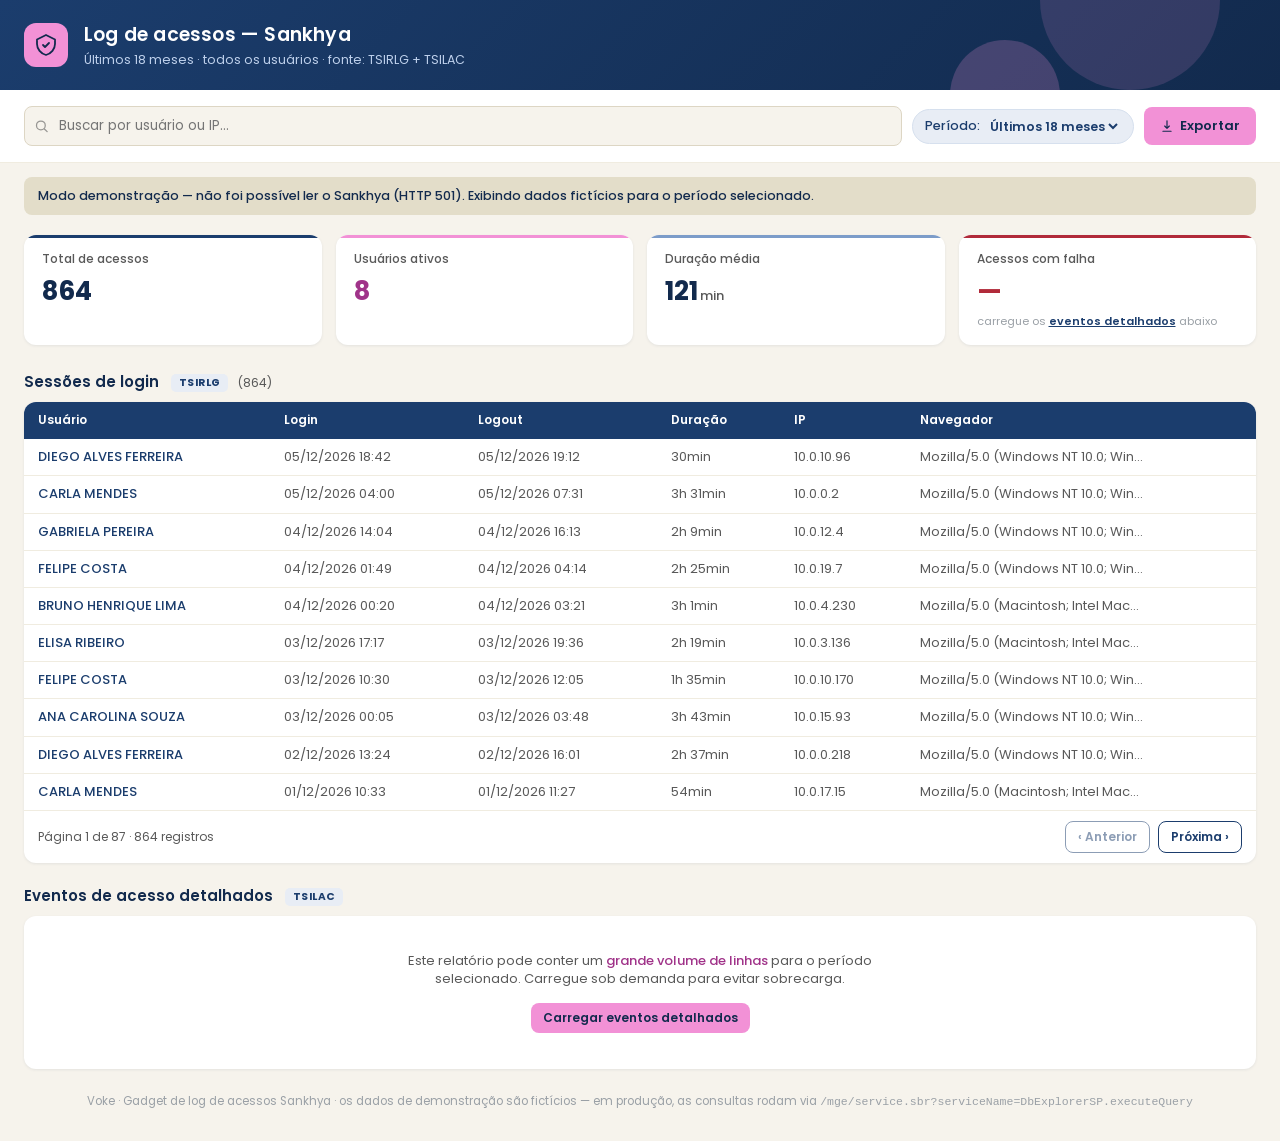
==== commit ec942174: "Fix DB integration: use MGE service endpoint, not a window bridge object The previous window.DbExplo" ====
--- a/sankhya-log-acessos-gadget/index.html
+++ b/sankhya-log-acessos-gadget/index.html
@@ -127,12 +127,6 @@
   }
   .banner-demo{background:var(--bege); color:var(--azul-marinho-escuro);}
   .banner-error{background:var(--falha-bg); color:var(--falha-texto);}
-  .diag-link{margin-left:auto; padding-left:12px; font-weight:600; text-decoration:underline; cursor:pointer; white-space:nowrap;}
-  .diag-box{
-    margin:0 24px 14px; padding:10px 14px; background:#fff; border:1px solid var(--borda);
-    border-radius:8px; font-size:11px; line-height:1.6; color:var(--cinza-texto);
-    white-space:pre-wrap; font-family:'SFMono-Regular', Consolas, monospace;
-  }
 
   /* KPI cards */
   .kpi-grid{
@@ -351,7 +345,7 @@
     </div>
   </section>
 
-  <p class="footer-note">Voke · Gadget de log de acessos Sankhya · os dados de demonstração são fictícios — em produção, as consultas são substituídas por <code>DbExplorerSP.executeQuery</code></p>
+  <p class="footer-note">Voke · Gadget de log de acessos Sankhya · os dados de demonstração são fictícios — em produção, as consultas rodam via <code>/mge/service.sbr?serviceName=DbExplorerSP.executeQuery</code></p>
 </div>
 
 <script>
@@ -359,9 +353,12 @@
   "use strict";
 
   /* ======================================================================
-   * 1. INTEGRAÇÃO COM O BANCO — DbExplorerSP.executeQuery (padrão gadget Sankhya)
-   *    Fora do Sankhya Om (ex: teste local no navegador), cai automaticamente
-   *    para os dados mock definidos mais abaixo.
+   * 1. INTEGRAÇÃO COM O BANCO — POST no serviço MGE do Sankhya
+   *    (mesmo padrão validado no gadget "Alerta de Férias a Vencer" da Voke:
+   *    /mge/service.sbr?serviceName=DbExplorerSP.executeQuery, não um objeto
+   *    JS global no window). Fora do Sankhya Om (ex: teste local no
+   *    navegador), o fetch falha e a tela cai automaticamente para os dados
+   *    mock definidos mais abaixo.
    * ==================================================================== */
 
   // As 3 consultas rodam como SELECTs independentes (nada de subqueries
@@ -418,125 +415,49 @@
       "ORDER BY MES DESC, QTD_ACESSOS DESC";
   }
 
-  // A ponte real com o banco (objeto/método) só é conhecida em tempo de
-  // execução: guardamos aqui o que foi encontrado por findDbBridge(), em
-  // vez de assumir "window.DbExplorerSP.executeQuery" de forma fixa —
-  // ambientes reais do Sankhya podem expor isso com outro nome, em outro
-  // escopo (parent/top do iframe) ou só depois de um pequeno atraso.
-  var dbBridge = null;
-
-  var OBJ_NAME_CANDIDATES = ["DbExplorerSP","DBExplorerSP","DbExplorerSp","dbExplorerSP","DBExplorer","DbExplorer","SankhyaDbExplorer"];
-  var METHOD_NAME_CANDIDATES = ["executeQuery","execute","runQuery","query","exec"];
-
-  function findDbBridge(){
-    var scopes = [{ label: "window", obj: window }];
-    try { if (window.parent && window.parent !== window) scopes.push({ label: "window.parent", obj: window.parent }); } catch(e){}
-    try { if (window.top && window.top !== window) scopes.push({ label: "window.top", obj: window.top }); } catch(e){}
-
-    for (var s = 0; s < scopes.length; s++){
-      var scopeObj = scopes[s].obj;
-      for (var i = 0; i < OBJ_NAME_CANDIDATES.length; i++){
-        var candidate;
-        try { candidate = scopeObj[OBJ_NAME_CANDIDATES[i]]; } catch(e){ continue; }
-        if (!candidate) continue;
-        for (var j = 0; j < METHOD_NAME_CANDIDATES.length; j++){
-          if (typeof candidate[METHOD_NAME_CANDIDATES[j]] === "function") {
-            return { scopeLabel: scopes[s].label, objName: OBJ_NAME_CANDIDATES[i], methodName: METHOD_NAME_CANDIDATES[j], obj: candidate };
-          }
-        }
-      }
+  // Serviço genérico do Sankhya para rodar SQL direto do HTML5 (mesmo padrão
+  // validado no gadget "Alerta de Férias a Vencer" da Voke): chama o serviço
+  // MGE via POST, não um objeto JS global no window. Ajustar o path abaixo
+  // apenas se o ambiente publicar o MGE em outro prefixo.
+  var ENDPOINT = "/mge/service.sbr?serviceName=DbExplorerSP.executeQuery&outputType=json";
+
+  async function runQuery(sql, columnOrder){
+    var resp = await fetch(ENDPOINT, {
+      method: "POST",
+      headers: { "Content-Type": "application/json" },
+      body: JSON.stringify({
+        serviceName: "DbExplorerSP.executeQuery",
+        requestBody: { sql: sql }
+      })
+    });
+    if (!resp.ok) throw new Error("HTTP " + resp.status);
+
+    // Alguns servidores Sankhya devolvem o corpo em ISO-8859-1 (Latin1)
+    // mesmo com o header dizendo UTF-8, causando caracteres quebrados
+    // (ex: "OPERA��ES"). Tenta decodificar como UTF-8 estrito primeiro;
+    // se falhar (bytes inválidos), refaz como ISO-8859-1.
+    var buffer = await resp.arrayBuffer();
+    var texto;
+    try {
+      texto = new TextDecoder("utf-8", { fatal: true }).decode(buffer);
+    } catch (erroDecode) {
+      texto = new TextDecoder("iso-8859-1").decode(buffer);
     }
-    return null;
-  }
-
-  // Espera até maxWaitMs (checando a cada 250ms) o bridge aparecer, cobrindo
-  // o caso do Sankhya injetar o objeto de forma assíncrona depois do load.
-  function waitForDbBridge(maxWaitMs){
-    return new Promise(function(resolve, reject){
-      var start = Date.now();
-      (function check(){
-        var found = findDbBridge();
-        if (found) { resolve(found); return; }
-        if (Date.now() - start >= maxWaitMs) { reject(new Error("bridge não encontrado")); return; }
-        setTimeout(check, 250);
-      })();
-    });
-  }
-
-  function isSankhyaAvailable(){
-    return !!dbBridge;
-  }
-
-  // Varre window / window.parent / window.top em busca de qualquer
-  // propriedade com nome parecido com "db explorer sankhya query sql",
-  // para ajudar a identificar o bridge real quando ele não bater com os
-  // nomes já tentados em OBJ_NAME_CANDIDATES/METHOD_NAME_CANDIDATES.
-  function scanForCandidates(obj, label, results){
-    if (!obj) { results.push(label + ": inacessível"); return; }
-    var keys;
-    try { keys = Object.keys(obj); } catch(e){ results.push(label + ": não foi possível listar propriedades (" + e.message + ")"); return; }
-    var matches = keys.filter(function(k){ return /db|explorer|sankhya|query|sql/i.test(k); });
-    results.push(label + ": " + (matches.length ? matches.slice(0,30).join(", ") : "nenhum candidato entre " + keys.length + " propriedades"));
-  }
-
-  function runDiagnostics(){
-    var results = [];
-    if (dbBridge) {
-      results.push("Bridge em uso: " + dbBridge.scopeLabel + "." + dbBridge.objName + "." + dbBridge.methodName + "()");
-    } else {
-      results.push("Nenhum bridge encontrado entre os nomes/escopos testados.");
+    var json = JSON.parse(texto);
+    if (json.status && json.status !== "1") {
+      throw new Error(json.statusMessage || "Erro retornado pelo servidor Sankhya");
     }
-    scanForCandidates(window, "window", results);
-    try { scanForCandidates(window.parent !== window ? window.parent : null, "window.parent", results); } catch(e){ results.push("window.parent: erro (" + e.message + ")"); }
-    try { scanForCandidates(window.top !== window ? window.top : null, "window.top", results); } catch(e){ results.push("window.top: erro (" + e.message + ")"); }
-    return results.join("\n");
-  }
-
-  // Normaliza os formatos de retorno mais comuns do DbExplorerSP para
-  // um array de objetos { COLUNA: valor }, usando a ordem do SELECT como
-  // fallback quando não há metadados de coluna explícitos no retorno.
-  function normalizeRows(raw, columnOrder){
-    if (!raw) return [];
-    if (typeof raw === "string") {
-      try { raw = JSON.parse(raw); } catch(e) { return []; }
-    }
-    var rawRows = raw.rows || raw.rowsData || raw.data || raw;
-    if (!Array.isArray(rawRows)) return [];
-    if (rawRows.length === 0) return [];
-
-    // Já vem como array de objetos
-    if (!Array.isArray(rawRows[0])) {
-      return rawRows;
-    }
-
-    // Array de arrays -> usa metadados de coluna se existirem, senão columnOrder
-    var cols = columnOrder;
-    if (raw.fields && Array.isArray(raw.fields)) {
-      cols = raw.fields.map(function(f){ return (f.name || f.NOME || f).toString().toUpperCase(); });
-    } else if (raw.columns && Array.isArray(raw.columns)) {
-      cols = raw.columns.map(function(c){ return (c.name || c.NOME || c).toString().toUpperCase(); });
-    }
-    return rawRows.map(function(row){
+
+    var corpo = json.responseBody || {};
+    var colunas = (corpo.fieldsMetadata && corpo.fieldsMetadata.length)
+      ? corpo.fieldsMetadata.map(function(f){ return f.name; })
+      : columnOrder;
+    var linhasBrutas = corpo.rows || [];
+
+    return linhasBrutas.map(function(linha){
       var obj = {};
-      cols.forEach(function(colName, idx){ obj[colName] = row[idx]; });
+      colunas.forEach(function(nomeCol, i){ obj[nomeCol] = linha[i]; });
       return obj;
-    });
-  }
-
-  function runQuery(sql, columnOrder){
-    return new Promise(function(resolve, reject){
-      if (!dbBridge) {
-        reject(new Error("Bridge de banco indisponível — executando fora do Sankhya Om."));
-        return;
-      }
-      try {
-        dbBridge.obj[dbBridge.methodName](sql, function(result){
-          try { resolve(normalizeRows(result, columnOrder)); }
-          catch(e){ reject(e); }
-        }, function(err){ reject(err); });
-      } catch(e){
-        reject(e);
-      }
     });
   }
 
@@ -737,32 +658,11 @@
 
   function showBanner(type, message){
     var area = document.getElementById("bannerArea");
-    area.innerHTML = "";
     var div = document.createElement("div");
     div.className = "banner " + (type === "error" ? "banner-error" : "banner-demo");
-    var span = document.createElement("span");
-    span.textContent = message;
-    div.appendChild(span);
+    div.textContent = message;
+    area.innerHTML = "";
     area.appendChild(div);
-
-    if (type === "demo") {
-      var pre = document.createElement("pre");
-      pre.className = "diag-box";
-      pre.style.display = "none";
-
-      var link = document.createElement("span");
-      link.className = "diag-link";
-      link.textContent = "ver diagnóstico";
-      link.addEventListener("click", function(){
-        var open = pre.style.display !== "none";
-        if (open) { pre.style.display = "none"; return; }
-        pre.textContent = runDiagnostics();
-        pre.style.display = "block";
-      });
-      div.appendChild(link);
-
-      area.appendChild(pre);
-    }
   }
 
   function clearBanner(){
@@ -918,13 +818,8 @@
 
     // Query A (sessões) e Bônus (resumo agregado) rodam em paralelo, cada
     // uma como um SELECT independente — nenhuma depende do resultado da outra.
-    var sessionsPromise = isSankhyaAvailable()
-      ? runQuery(sqlSessions(months), Q1_COLUMNS)
-      : Promise.reject(new Error("standalone"));
-
-    var bonusPromise = isSankhyaAvailable()
-      ? runQuery(sqlBonus(months), BONUS_COLUMNS)
-      : Promise.reject(new Error("standalone"));
+    var sessionsPromise = runQuery(sqlSessions(months), Q1_COLUMNS);
+    var bonusPromise = runQuery(sqlBonus(months), BONUS_COLUMNS);
 
     Promise.all([sessionsPromise, bonusPromise]).then(function(results){
       clearBanner();
@@ -932,9 +827,11 @@
       renderSessions();
       renderKpisBase(computeKpisFromBonus(results[1]));
       refreshFailKpi();
-    }).catch(function(){
-      // Fallback mock — cobre tanto ambiente standalone quanto falha real de integração
-      showBanner("demo", "Modo demonstração — nenhuma integração com o banco foi encontrada. Exibindo dados fictícios para o período selecionado.");
+    }).catch(function(err){
+      // Fallback mock — cobre tanto ambiente standalone (fora do Sankhya)
+      // quanto falha real do endpoint /mge/service.sbr.
+      var msg = err && err.message ? err.message : String(err);
+      showBanner("demo", "Modo demonstração — não foi possível ler o Sankhya (" + msg + "). Exibindo dados fictícios para o período selecionado.");
       var mockSessions = buildMockSessions(months);
       state.sessions = mockSessions;
       renderSessions();
@@ -949,11 +846,7 @@
     btn.disabled = true;
     btn.textContent = "Carregando...";
 
-    var promise = isSankhyaAvailable()
-      ? runQuery(sqlEvents(months), Q2_COLUMNS)
-      : Promise.reject(new Error("standalone"));
-
-    promise.then(function(rows){
+    runQuery(sqlEvents(months), Q2_COLUMNS).then(function(rows){
       state.events = rows;
       state.eventsLoaded = true;
       state.eventsPage = 1;
@@ -1064,16 +957,7 @@
    * 7. INICIALIZAÇÃO
    * ==================================================================== */
 
-  // Espera até 4s pelo bridge de banco (cobre injeção assíncrona pelo
-  // Sankhya) antes de decidir se roda com dados reais ou cai no mock.
-  waitForDbBridge(4000).then(function(found){
-    dbBridge = found;
-    console.log("[Voke Gadget] Bridge de banco encontrado:", found.scopeLabel + "." + found.objName + "." + found.methodName + "()");
-  }).catch(function(){
-    console.warn("[Voke Gadget] Bridge de banco não encontrado após 4s — usando dados de demonstração.", runDiagnostics());
-  }).then(function(){
-    loadSessionsAndKpis();
-  });
+  loadSessionsAndKpis();
 
 })();
 </script>
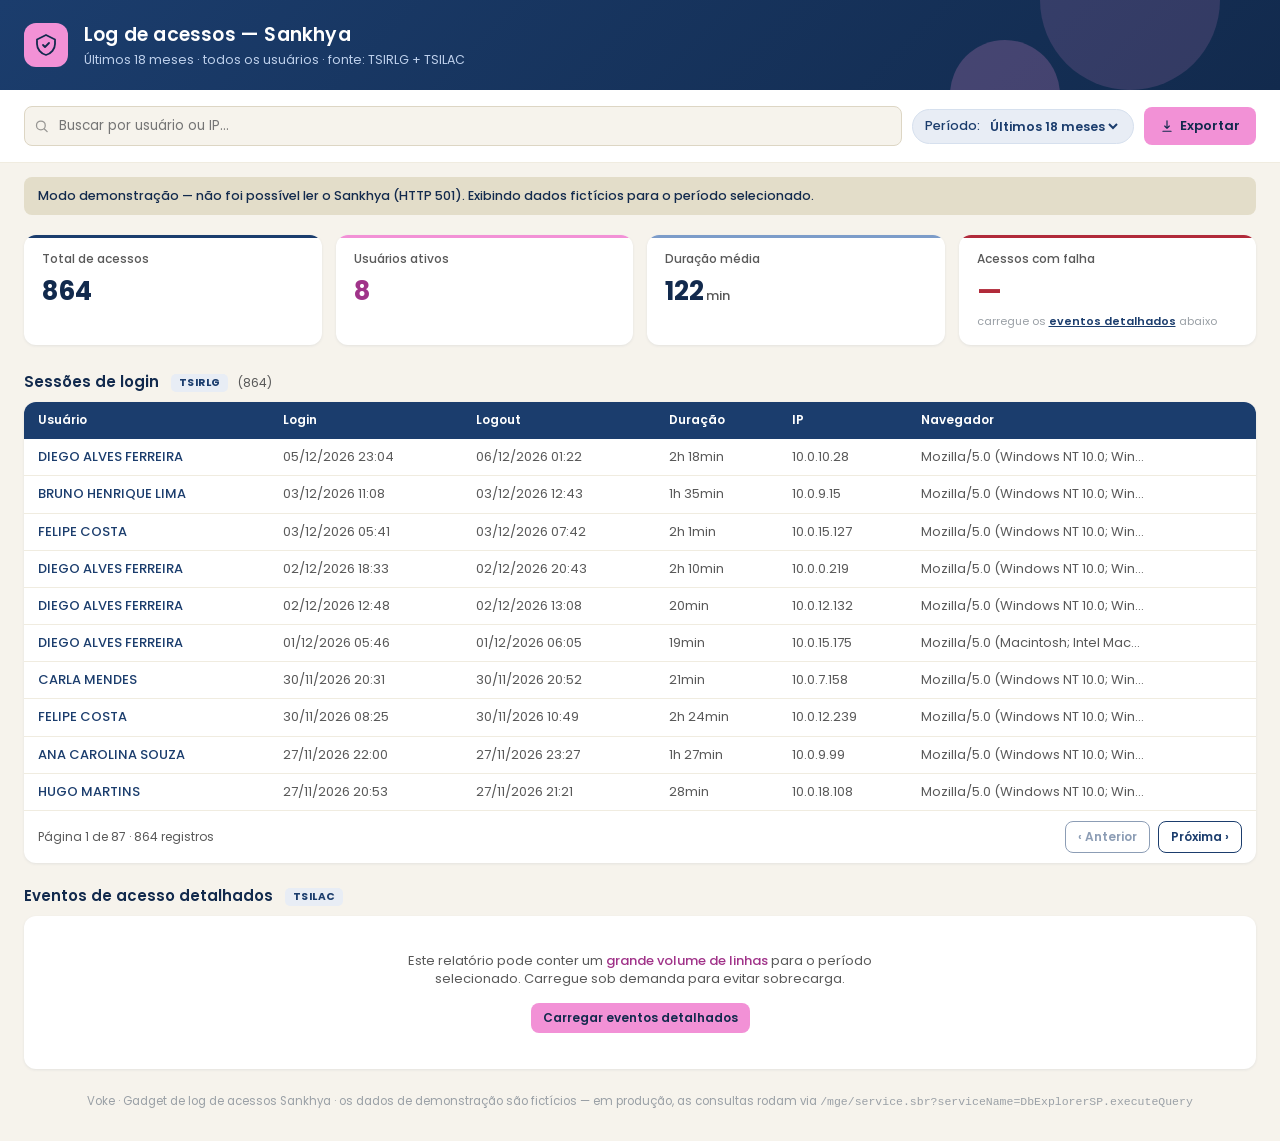
==== commit 653ce88b: "Fix blank Login/Logout/Dh.acesso columns by TO_CHAR-ing DATE columns Real Sankhya data showed Duraçã" ====
--- a/sankhya-log-acessos-gadget/index.html
+++ b/sankhya-log-acessos-gadget/index.html
@@ -374,9 +374,16 @@
   var BONUS_COLUMNS = ["NOME_USUARIO","MES","QTD_ACESSOS","DURACAO_MEDIA_MIN"];
 
   // Query A — Sessões de login (recomendada, todos os usuários)
+  //
+  // LOGIN/LOGOUT são convertidos com TO_CHAR(..., 'YYYY-MM-DD"T"HH24:MI:SS')
+  // em vez de irem como DATE cru: a serialização de DATE puro pelo serviço
+  // MGE não bate com um formato que o JS entenda de forma confiável (ficava
+  // em branco na tela, mesmo com a Duração calculada certa — essa é
+  // calculada a partir das colunas DATE originais, antes da conversão).
   function sqlSessions(months){
     return "SELECT rlg.CODUSU, usu.NOMEUSU AS NOME_USUARIO, " +
-      "rlg.LOGIN AS DH_LOGIN, rlg.LOGOUT AS DH_LOGOUT, " +
+      "TO_CHAR(rlg.LOGIN, 'YYYY-MM-DD\"T\"HH24:MI:SS') AS DH_LOGIN, " +
+      "TO_CHAR(rlg.LOGOUT, 'YYYY-MM-DD\"T\"HH24:MI:SS') AS DH_LOGOUT, " +
       "ROUND((rlg.LOGOUT - rlg.LOGIN) * 24 * 60, 1) AS DURACAO_MIN, " +
       "rlg.IP, rlg.AGENTE AS NAVEGADOR, rlg.SESSIONID, rlg.EVENTO, rlg.SEQACESSO " +
       "FROM TSIRLG rlg " +
@@ -390,7 +397,9 @@
 
   // Query B — Eventos de acesso detalhados por tela/programa
   function sqlEvents(months){
-    return "SELECT lac.USUARIO, usu.NOMEUSU AS NOME_USUARIO, lac.DHACESSO, lac.MODULO, lac.PROGRAMA, lac.CODPROD, " +
+    return "SELECT lac.USUARIO, usu.NOMEUSU AS NOME_USUARIO, " +
+      "TO_CHAR(lac.DHACESSO, 'YYYY-MM-DD\"T\"HH24:MI:SS') AS DHACESSO, " +
+      "lac.MODULO, lac.PROGRAMA, lac.CODPROD, " +
       "lac.SUCESSO, lac.IP, lac.HOSTNAME, lac.TERMINAL, lac.VERSAOEXE, lac.SID " +
       "FROM TSILAC lac " +
       "LEFT JOIN TSIUSU usu ON usu.NOMEUSU = lac.USUARIO " +
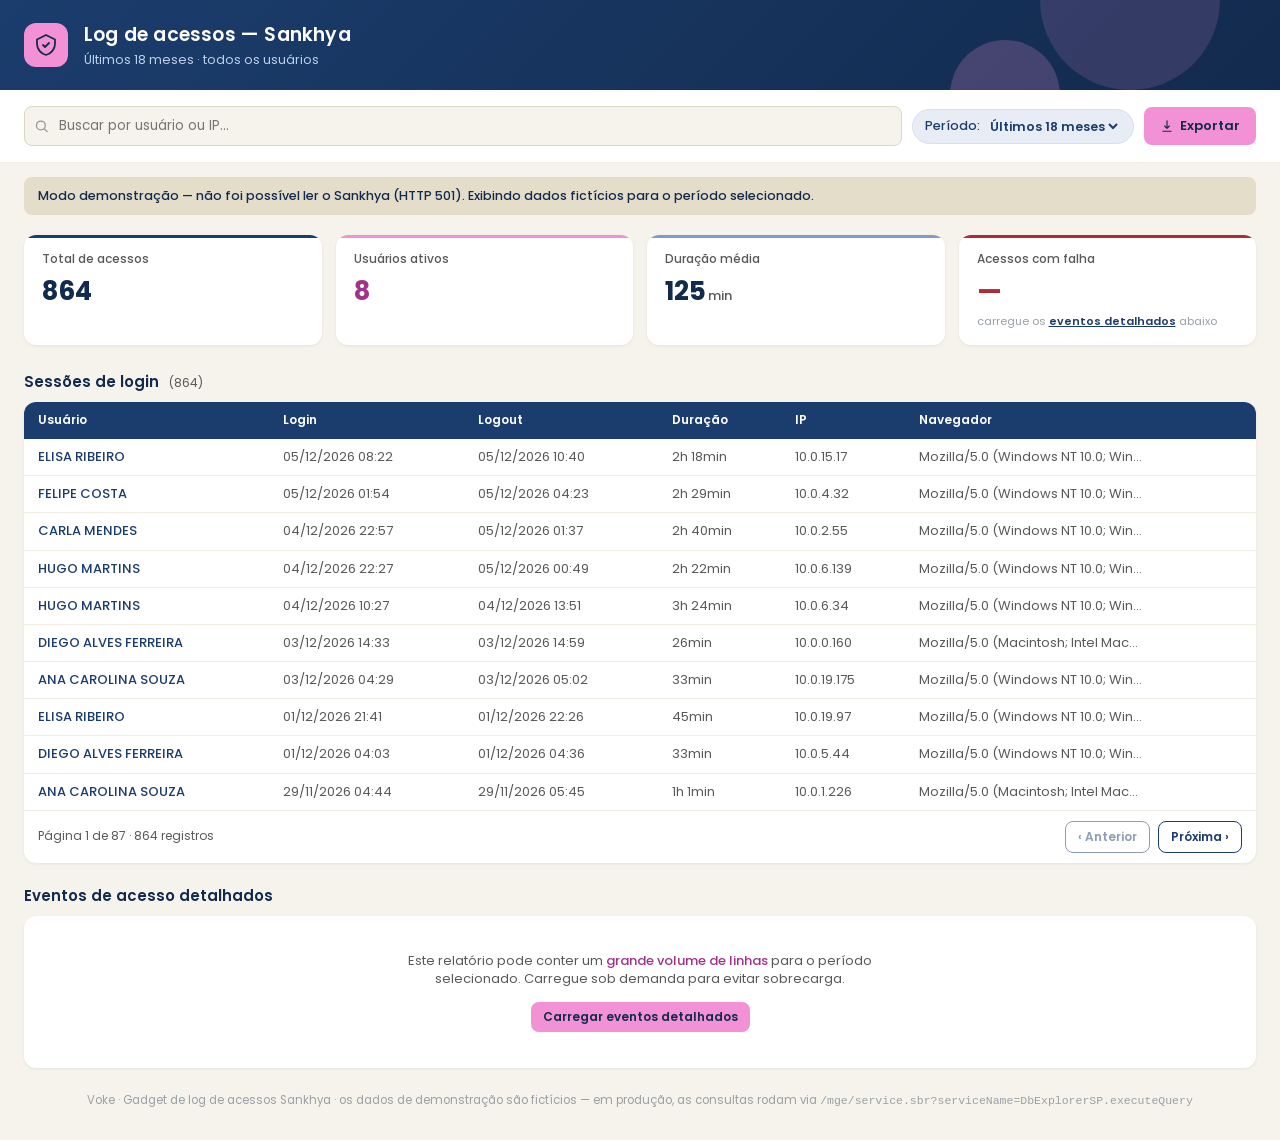
==== commit 815cf1b3: "Remove TSIRLG/TSILAC source badges and header source line Purely cosmetic cleanup per request — the " ====
--- a/sankhya-log-acessos-gadget/index.html
+++ b/sankhya-log-acessos-gadget/index.html
@@ -210,12 +210,6 @@
     margin:24px 24px 0; font-size:11.5px; color:#9aa0a6; text-align:center;
   }
 
-  .source-badge{
-    display:inline-block; margin-left:8px; padding:2px 8px; border-radius:5px;
-    background:var(--azul-tint); color:var(--azul-marinho); font-size:10.5px;
-    font-weight:700; letter-spacing:.4px; vertical-align:middle;
-  }
-
   @media (max-width: 640px){
     .filter-bar{padding:14px 16px;}
     .section{margin-left:16px; margin-right:16px;}
@@ -236,7 +230,7 @@
     </div>
     <div class="voke-header-text">
       <h1>Log de acessos — Sankhya</h1>
-      <p id="headerSubtitle">Últimos 18 meses · todos os usuários · fonte: TSIRLG + TSILAC</p>
+      <p id="headerSubtitle">Últimos 18 meses · todos os usuários</p>
     </div>
   </header>
 
@@ -287,7 +281,7 @@
 
   <section class="section">
     <div class="section-head">
-      <h2>Sessões de login <span class="source-badge">TSIRLG</span> <span class="count" id="sessionsCount"></span></h2>
+      <h2>Sessões de login <span class="count" id="sessionsCount"></span></h2>
     </div>
     <div class="table-wrap">
       <div class="table-scroll">
@@ -314,7 +308,7 @@
 
   <section class="section">
     <div class="section-head">
-      <h2>Eventos de acesso detalhados <span class="source-badge">TSILAC</span> <span class="count" id="eventsCount"></span></h2>
+      <h2>Eventos de acesso detalhados <span class="count" id="eventsCount"></span></h2>
       <button class="btn btn-outline btn-sm" id="exportEventsBtn" style="display:none;">
         <svg width="12" height="12" viewBox="0 0 24 24" fill="none"><path d="M12 3v13m0 0l-4-4m4 4l4-4M5 21h14" stroke="currentColor" stroke-width="2" stroke-linecap="round" stroke-linejoin="round"/></svg>
         Exportar CSV
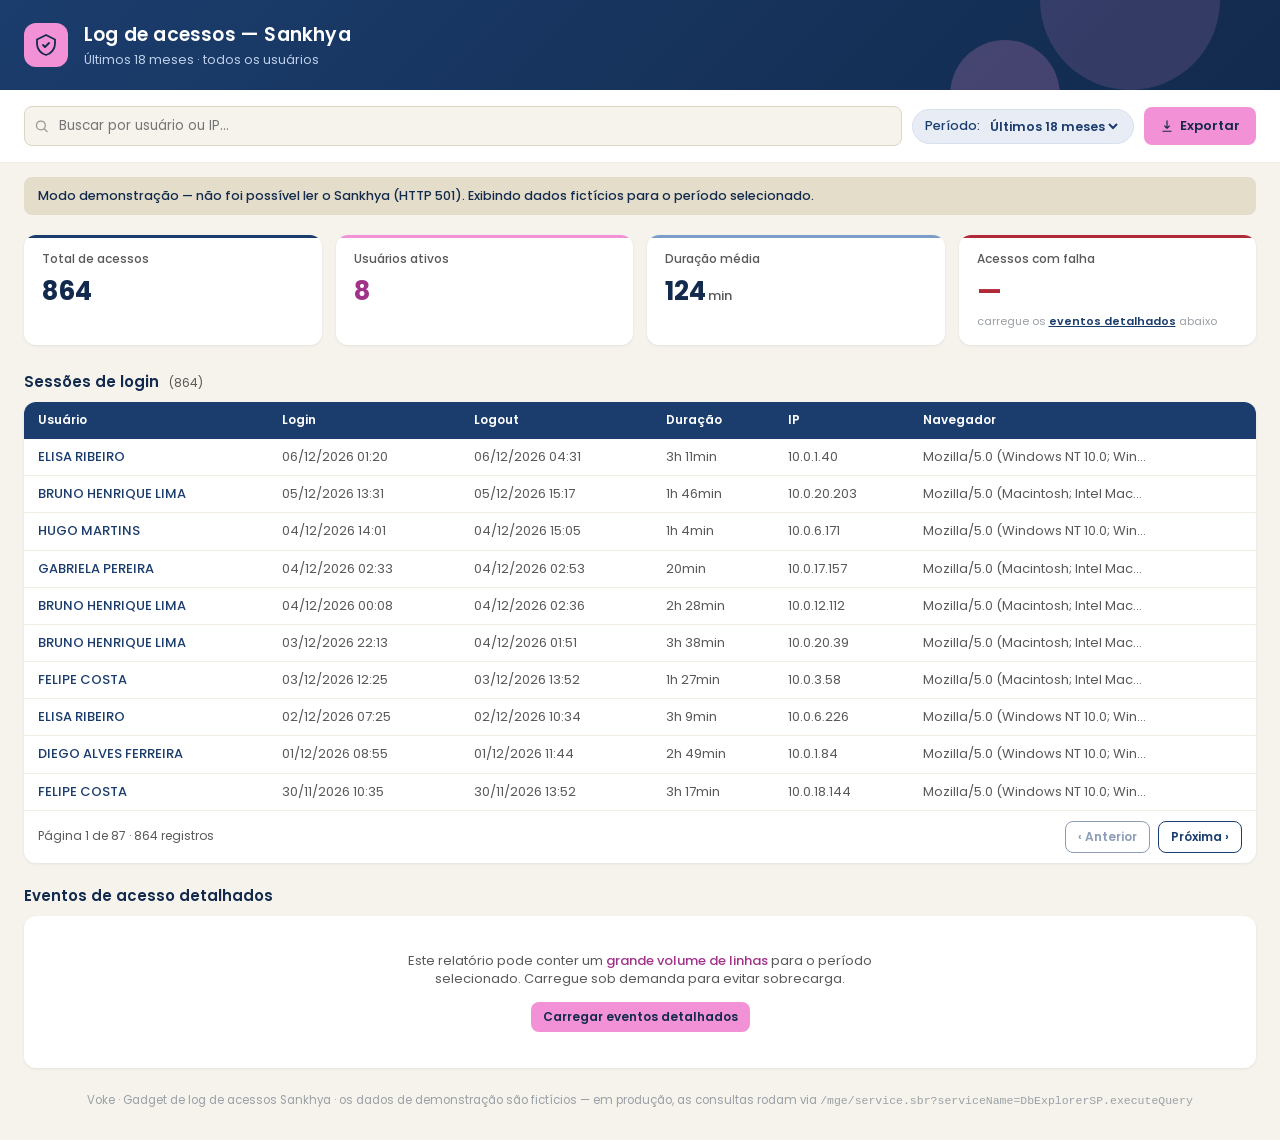
==== commit 25535233: "Serialize DbExplorerSP calls to fix Sankhya session concurrency cancellation Real error surfaced in " ====
--- a/sankhya-log-acessos-gadget/index.html
+++ b/sankhya-log-acessos-gadget/index.html
@@ -424,7 +424,7 @@
   // apenas se o ambiente publicar o MGE em outro prefixo.
   var ENDPOINT = "/mge/service.sbr?serviceName=DbExplorerSP.executeQuery&outputType=json";
 
-  async function runQuery(sql, columnOrder){
+  async function executarSql(sql, columnOrder){
     var resp = await fetch(ENDPOINT, {
       method: "POST",
       headers: { "Content-Type": "application/json" },
@@ -462,6 +462,20 @@
       colunas.forEach(function(nomeCol, i){ obj[nomeCol] = linha[i]; });
       return obj;
     });
+  }
+
+  // O Sankhya serializa as chamadas ao serviço MGE por sessão HTTP: duas
+  // requisições simultâneas da MESMA sessão fazem o servidor cancelar uma
+  // delas ("O serviço foi cancelado por situação de concorrência..."),
+  // mesmo sendo dois SELECTs totalmente independentes. Por isso todo
+  // acesso ao banco passa por essa fila — cada chamada só começa depois
+  // que a anterior (bem-sucedida ou não) já terminou, nunca em paralelo.
+  var filaDb = Promise.resolve();
+
+  function runQuery(sql, columnOrder){
+    var resultado = filaDb.then(function(){ return executarSql(sql, columnOrder); });
+    filaDb = resultado.catch(function(){ /* mantém a fila viva mesmo após erro */ });
+    return resultado;
   }
 
   /* ======================================================================
